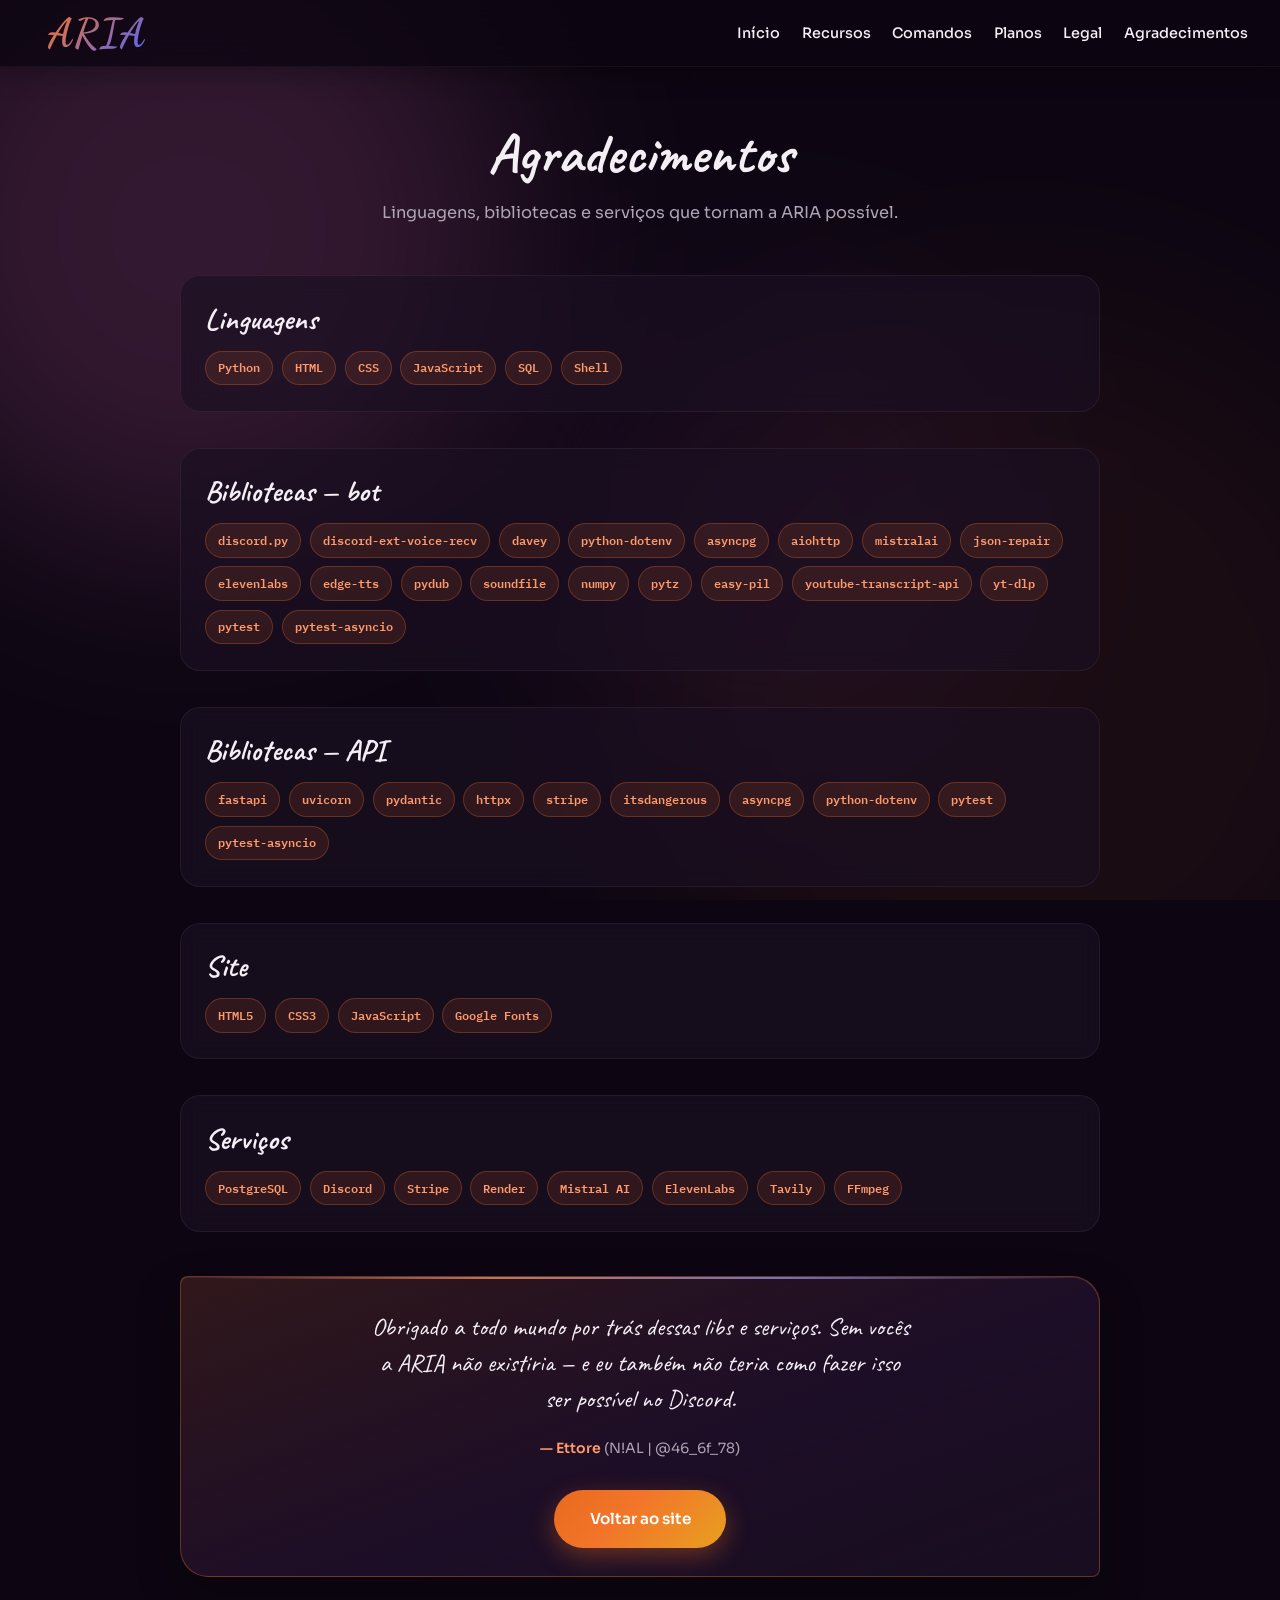
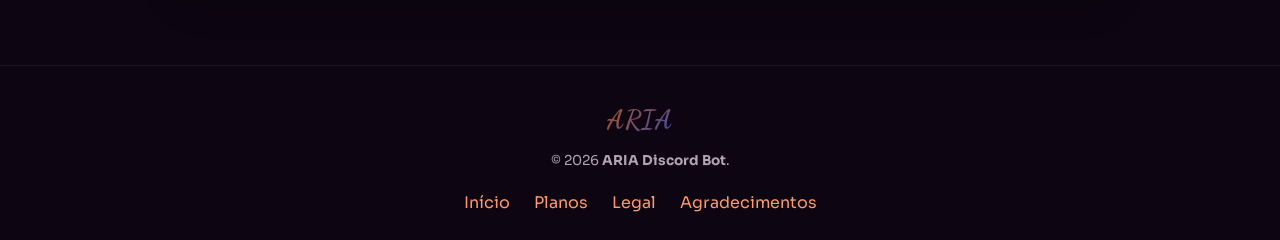
==== acknowledgments/index.html @ 0821634c "Update stylesheet version and add cursor SVG" ====
<!DOCTYPE html>
<html lang="pt-BR">
<head>
    <meta charset="UTF-8">
    <meta name="viewport" content="width=device-width, initial-scale=1.0">
    <title>Agradecimentos — ARIA</title>

    <meta name="description" content="Linguagens, bibliotecas e serviços que tornam a ARIA possível.">
    <meta name="theme-color" content="#F2752A">
    <link rel="icon" href="https://raw.githubusercontent.com/EttoreMatos/ARIA_webpage/refs/heads/main/favicon.ico">

    <meta property="og:type" content="website">
    <meta property="og:title" content="Agradecimentos — ARIA">
    <meta property="og:description" content="Linguagens, bibliotecas e serviços que tornam a ARIA possível.">
    <meta property="og:url" content="https://ariawebpage.onrender.com/acknowledgments/">
    <meta property="og:site_name" content="ARIA Bot">
    <meta property="og:image" content="https://cdn.jsdelivr.net/gh/EttoreMatos/ARIA_webpage@main/banner.png">

    <link rel="preconnect" href="https://fonts.googleapis.com">
    <link rel="preconnect" href="https://fonts.gstatic.com" crossorigin>
    <link href="https://fonts.googleapis.com/css2?family=Caveat:wght@400;700&family=Dancing+Script:wght@700&family=IBM+Plex+Mono:wght@400;600&family=Sora:wght@300;400;500;600;700&display=swap" rel="stylesheet">
    <link rel="stylesheet" href="../style.css?v=20260913-ux-v38">
</head>
<body class="page-ack">

    <div class="bg-blobs">
        <div class="blob blob-1"></div>
        <div class="blob blob-2"></div>
        <div class="blob blob-3"></div>
    </div>

    <div class="cursor" id="cursor">
        <svg viewBox="0 0 170 200" xmlns="http://www.w3.org/2000/svg" id="pawSvg">
          <path d="M85 196 C62 194 44 178 44 158 C44 138 62 124 85 124 C108 124 126 138 126 158 C126 178 108 194 85 196Z" fill="#F2752A"/>
          <ellipse cx="87"  cy="160" rx="15" ry="12"  fill="#FF9A6C" opacity="0.6"/>
          <ellipse cx="46"  cy="102" rx="14" ry="19"  fill="#F2752A" transform="rotate(-22 44 100)"/>
          <ellipse cx="72"  cy="86"  rx="14" ry="19"  fill="#F2752A" transform="rotate(-7 70 84)"/>
          <ellipse cx="102" cy="86"  rx="14" ry="19"  fill="#F2752A" transform="rotate(7 100 84)"/>
          <ellipse cx="128" cy="102" rx="14" ry="19"  fill="#F2752A" transform="rotate(22 126 100)"/>
          <ellipse cx="46"  cy="106" rx="8"  ry="10"  fill="#FF9A6C" opacity="0.6" transform="rotate(-22 44 104)"/>
          <ellipse cx="72"  cy="90"  rx="8"  ry="10"  fill="#FF9A6C" opacity="0.6" transform="rotate(-7 70 88)"/>
          <ellipse cx="102" cy="90"  rx="8"  ry="10"  fill="#FF9A6C" opacity="0.6" transform="rotate(7 100 88)"/>
          <ellipse cx="128" cy="106" rx="8"  ry="10"  fill="#FF9A6C" opacity="0.6" transform="rotate(22 126 104)"/>
        </svg>
    </div>

    <nav id="navbar" class="scrolled">
        <div class="container">
            <a class="logo aria-name-styled" href="/">ARIA</a>
            <div class="nav-end">
                <ul class="nav-links" id="primaryNav">
                    <li><a href="/#home">Início</a></li>
                    <li><a href="/#features">Recursos</a></li>
                    <li><a href="/#commands">Comandos</a></li>
                    <li><a href="/#pricing">Planos</a></li>
                    <li><a href="/legal/">Legal</a></li>
                    <li><a href="/acknowledgments/">Agradecimentos</a></li>
                </ul>
                <button type="button" class="nav-toggle" id="navToggle" aria-expanded="false" aria-controls="primaryNav" aria-label="Abrir menu">
                    <span class="nav-toggle-bar" aria-hidden="true"></span>
                    <span class="nav-toggle-bar" aria-hidden="true"></span>
                    <span class="nav-toggle-bar" aria-hidden="true"></span>
                </button>
            </div>
        </div>
    </nav>
    <div class="nav-backdrop" id="navBackdrop" hidden></div>

    <main class="ack-page">
        <div class="container">
            <header class="ack-hero">
                <h1 class="section-title">Agradecimentos</h1>
                <p class="ack-intro">Linguagens, bibliotecas e serviços que tornam a ARIA possível.</p>
            </header>

            <section class="ack-block">
                <h3>Linguagens</h3>
                <div class="ack-tags">
                    <span class="ack-tag">Python</span>
                    <span class="ack-tag">HTML</span>
                    <span class="ack-tag">CSS</span>
                    <span class="ack-tag">JavaScript</span>
                    <span class="ack-tag">SQL</span>
                    <span class="ack-tag">Shell</span>
                </div>
            </section>

            <section class="ack-block">
                <h3>Bibliotecas — bot</h3>
                <div class="ack-tags">
                    <span class="ack-tag">discord.py</span>
                    <span class="ack-tag">discord-ext-voice-recv</span>
                    <span class="ack-tag">davey</span>
                    <span class="ack-tag">python-dotenv</span>
                    <span class="ack-tag">asyncpg</span>
                    <span class="ack-tag">aiohttp</span>
                    <span class="ack-tag">mistralai</span>
                    <span class="ack-tag">json-repair</span>
                    <span class="ack-tag">elevenlabs</span>
                    <span class="ack-tag">edge-tts</span>
                    <span class="ack-tag">pydub</span>
                    <span class="ack-tag">soundfile</span>
                    <span class="ack-tag">numpy</span>
                    <span class="ack-tag">pytz</span>
                    <span class="ack-tag">easy-pil</span>
                    <span class="ack-tag">youtube-transcript-api</span>
                    <span class="ack-tag">yt-dlp</span>
                    <span class="ack-tag">pytest</span>
                    <span class="ack-tag">pytest-asyncio</span>
                </div>
            </section>

            <section class="ack-block">
                <h3>Bibliotecas — API</h3>
                <div class="ack-tags">
                    <span class="ack-tag">fastapi</span>
                    <span class="ack-tag">uvicorn</span>
                    <span class="ack-tag">pydantic</span>
                    <span class="ack-tag">httpx</span>
                    <span class="ack-tag">stripe</span>
                    <span class="ack-tag">itsdangerous</span>
                    <span class="ack-tag">asyncpg</span>
                    <span class="ack-tag">python-dotenv</span>
                    <span class="ack-tag">pytest</span>
                    <span class="ack-tag">pytest-asyncio</span>
                </div>
            </section>

            <section class="ack-block">
                <h3>Site</h3>
                <div class="ack-tags">
                    <span class="ack-tag">HTML5</span>
                    <span class="ack-tag">CSS3</span>
                    <span class="ack-tag">JavaScript</span>
                    <span class="ack-tag">Google Fonts</span>
                </div>
            </section>

            <section class="ack-block">
                <h3>Serviços</h3>
                <div class="ack-tags">
                    <span class="ack-tag">PostgreSQL</span>
                    <span class="ack-tag">Discord</span>
                    <span class="ack-tag">Stripe</span>
                    <span class="ack-tag">Render</span>
                    <span class="ack-tag">Mistral AI</span>
                    <span class="ack-tag">ElevenLabs</span>
                    <span class="ack-tag">Tavily</span>
                    <span class="ack-tag">FFmpeg</span>
                </div>
            </section>

            <section class="ack-note">
                <p class="ack-note-text">Obrigado a todo mundo por trás dessas libs e serviços. Sem vocês a ARIA não existiria — e eu também não teria como fazer isso ser possível no Discord.</p>
                <p class="ack-note-sign">— Ettore <span>(N!AL | @46_6f_78)</span></p>
                <a class="btn btn-primary ack-back" href="/">Voltar ao site</a>
            </section>
        </div>
    </main>

    <footer>
        <div class="container">
            <div class="logo-bottom aria-name-styled">ARIA</div>
            <p>&copy; 2026 <strong>ARIA Discord Bot</strong>.</p>
            <div class="footer-links">
                <a href="/">Início</a>
                <a href="/#pricing">Planos</a>
                <a href="/legal/">Legal</a>
                <a href="/acknowledgments/">Agradecimentos</a>
            </div>
        </div>
    </footer>

    <script>
        const navToggle = document.getElementById('navToggle');
        const navBackdrop = document.getElementById('navBackdrop');
        function setMobileNav(open) {
            document.body.classList.toggle('nav-open', open);
            if (navToggle) {
                navToggle.setAttribute('aria-expanded', open ? 'true' : 'false');
                navToggle.setAttribute('aria-label', open ? 'Fechar menu' : 'Abrir menu');
            }
            if (navBackdrop) {
                navBackdrop.hidden = !open;
                navBackdrop.classList.toggle('is-open', open);
            }
        }
        if (navToggle) navToggle.addEventListener('click', () => setMobileNav(!document.body.classList.contains('nav-open')));
        if (navBackdrop) navBackdrop.addEventListener('click', () => setMobileNav(false));
        document.querySelectorAll('#primaryNav a').forEach((link) => link.addEventListener('click', () => setMobileNav(false)));
        window.addEventListener('keydown', (e) => { if (e.key === 'Escape') setMobileNav(false); });
        window.addEventListener('resize', () => { if (window.innerWidth > 768) setMobileNav(false); });
    </script>
    <script defer src="../paw.js"></script>
</body>
</html>
---- style.css ----
/* ── VARIÁVEIS INSPIRADAS NA ARIA ── */
:root {
    --primary: #F2752A; /* Laranja da pelagem */
    --primary-light: #FF9A6C; 
    --gold: #FFC857; /* Dourado quente para destacar os botões */
    --secondary: #6B345D; /* Roxo escuro da camisola */
    --accent: #5865F2; /* Blurple, a cor tema do Discord */
    --accent-light: #8C99FF; /* Variante clara do blurple para texto/detalhes */
    
    --bg-deep: #0D0612; /* Fundo principal super escuro e levemente roxo */
    --bg-surface: #1B1023; /* Fundo de cartões */
    --bg-glass: rgba(27, 16, 35, 0.65); /* Efeito vidro focado */
    
    --text-main: #F4EEF5; /* Branco suave de contraste */
    --text-muted: #AFA5B5; /* Texto secundário */
    
    --border-glass: rgba(255, 255, 255, 0.06);
    --border-accent: rgba(242, 117, 42, 0.2);

    --band-bg: rgba(43, 24, 58, 0.78);
    /* Stats: mesma família do resto da página, só um pouco mais leve */
    --stats-bg: rgba(32, 18, 46, 0.55);
    --wave-h: 28px;
    /* Onda mais suave e baixa para a transição home ↔ estatísticas */
    --wave-edge: url("data:image/svg+xml,%3Csvg xmlns='http://www.w3.org/2000/svg' viewBox='0 0 1440 24' preserveAspectRatio='none'%3E%3Cpath fill='%23000' d='M0 12C180 20 300 4 480 12s300-8 480 0 300 8 480 0v12H0Z'/%3E%3C/svg%3E");
    --wave-edge-bottom: url("data:image/svg+xml,%3Csvg xmlns='http://www.w3.org/2000/svg' viewBox='0 0 1440 24' preserveAspectRatio='none'%3E%3Cpath fill='%23000' d='M0 0h1440v12c-180 8-300-8-480 0s-300 8-480 0S180 4 0 12Z'/%3E%3C/svg%3E");
    
    --gradient-1: linear-gradient(135deg, var(--primary) 0%, var(--accent) 100%);
    --gradient-btn: linear-gradient(135deg, var(--primary) 0%, var(--gold) 100%);
    --gradient-glass: linear-gradient(135deg, rgba(255,255,255,0.05) 0%, rgba(255,255,255,0.01) 100%);
}

* { margin: 0; padding: 0; box-sizing: border-box; }

html { scroll-behavior: smooth; }

body {
    font-family: 'Sora', sans-serif;
    background: var(--bg-deep);
    color: var(--text-main);
    overflow-x: hidden;
    line-height: 1.7;
    font-size: 1rem;
    cursor: none;
    position: relative;
    scrollbar-width: thin;
    scrollbar-color: rgba(242, 117, 42, 0.5) rgba(13, 6, 18, 0.85);
}

/* ── SCROLLBAR ── */
*::-webkit-scrollbar {
    width: 6px;
    height: 6px;
}
*::-webkit-scrollbar-track {
    background: rgba(13, 6, 18, 0.85);
}
*::-webkit-scrollbar-thumb {
    background: linear-gradient(180deg, #F2752A 0%, #6B345D 100%);
    border-radius: 999px;
    border: 1px solid #0d0612;
    min-height: 40px;
}
*::-webkit-scrollbar-thumb:hover {
    background: linear-gradient(180deg, #FF9A6C 0%, #5865F2 100%);
}
*::-webkit-scrollbar-corner {
    background: #0d0612;
}

/* ── CURSOR PATINHA ── */
* { cursor: none !important; }
input { cursor: text !important; }

.cursor {
    position: fixed;
    width: 44px;
    height: 44px; 
    pointer-events: none;
    z-index: 99999;
    transform: translate(-50%, -50%);
    transition: width 0.25s cubic-bezier(0.175, 0.885, 0.32, 1.275), 
                height 0.25s cubic-bezier(0.175, 0.885, 0.32, 1.275), 
                filter 0.3s ease, transform 0.1s ease-out;
    filter: drop-shadow(0 4px 8px rgba(242, 117, 42, 0.4));
}

.cursor svg { width: 100%; height: 100%; }

.cursor.hover {
    width: 58px;
    height: 58px; 
    transform: translate(-50%, -50%) rotate(-12deg) scale(1.1);
    filter: drop-shadow(0 6px 12px rgba(242, 117, 42, 0.6)) drop-shadow(0 0 20px rgba(176, 82, 209, 0.4));
}

/* ── TIPOGRAFIA & DESTAQUES ── */
.aria-name-styled {
    font-family: 'Dancing Script', cursive;
    font-weight: 700;
    background: var(--gradient-1);
    background-clip: text;
    -webkit-background-clip: text;
    -webkit-text-fill-color: transparent;
    letter-spacing: 0.02em;
    display: inline-block;
}

h1, h2, h3 { line-height: 1.2; }

.section-title {
    font-family: 'Caveat', cursive;
    font-size: 3.5rem;
    font-weight: 700;
    text-align: center;
    margin-bottom: 0.5rem;
    color: var(--text-main);
}
.section-subtitle {
    text-align: center;
    color: var(--text-muted);
    font-size: 1rem;
    margin-bottom: 4rem;
    max-width: 600px;
    margin-left: auto;
    margin-right: auto;
}

/* ── BACKGROUND ANIMADO (BLOBS) ── */
#particles-canvas {
    position: fixed;
    top: 0; left: 0;
    width: 100%; height: 100%;
    z-index: 0;
    pointer-events: none;
}

.bg-blobs {
    position: fixed;
    top: 0; left: 0;
    width: 100%; height: 100%;
    z-index: -1;
    overflow: hidden;
    background: var(--bg-deep);
}

.blob {
    position: absolute;
    border-radius: 50%;
    filter: blur(100px);
    opacity: 0.4;
    animation: moveBlob 25s infinite alternate cubic-bezier(0.4, 0, 0.2, 1);
}

.blob-1 {
    top: -10%; left: -10%;
    width: 50vw; height: 50vw;
    background: var(--secondary);
    animation-delay: 0s;
}
.blob-2 {
    bottom: -20%; right: -10%;
    width: 60vw; height: 60vw;
    background: rgba(242, 117, 42, 0.15);
    animation-delay: -5s;
    animation-duration: 30s;
}
.blob-3 {
    top: 30%; left: 40%;
    width: 40vw; height: 40vw;
    background: rgba(176, 82, 209, 0.15);
    animation-delay: -10s;
    animation-duration: 20s;
}

@keyframes moveBlob {
    0% { transform: translate(0, 0) scale(1); }
    50% { transform: translate(10%, 15%) scale(1.1); }
    100% { transform: translate(-10%, 5%) scale(0.9); }
}

/* ── TOAST DE SUCESSO (TOPO) ── */
.top-toast {
    position: fixed;
    top: 0;
    left: 0;
    right: 0;
    z-index: 1200;
    display: flex;
    justify-content: center;
    align-items: center;
    max-height: 0;
    overflow: hidden;
    opacity: 0;
    pointer-events: none;
    background: rgba(12, 28, 18, 0.92);
    border-bottom: 1px solid rgba(76, 217, 123, 0.28);
    backdrop-filter: blur(10px);
    -webkit-backdrop-filter: blur(10px);
    transition: max-height 0.35s ease, opacity 0.3s ease, padding 0.35s ease;
}
.top-toast.is-visible {
    max-height: 56px;
    opacity: 1;
    padding: 0.7rem 1rem;
    pointer-events: auto;
}
.top-toast.is-leaving {
    max-height: 0;
    opacity: 0;
    padding: 0 1rem;
}
.top-toast-text {
    font-family: 'Sora', sans-serif;
    font-size: 0.92rem;
    font-weight: 500;
    letter-spacing: 0.01em;
    color: #4CD97B;
    text-align: center;
}

/* ── NAVBAR ── */
nav {
    position: fixed;
    top: 0; width: 100%;
    background: transparent;
    padding: 1.2rem 0;
    z-index: 1000;
    border-bottom: 1px solid transparent;
    box-shadow: none;
    transition: background 0.35s ease,
                padding 0.35s ease,
                box-shadow 0.35s ease,
                border-color 0.35s ease,
                backdrop-filter 0.35s ease,
                -webkit-backdrop-filter 0.35s ease;
}
nav.scrolled { 
    background: rgba(13, 6, 18, 0.82);
    backdrop-filter: blur(16px);
    -webkit-backdrop-filter: blur(16px);
    padding: 0.8rem 0;
    border-bottom-color: rgba(255, 255, 255, 0.04);
    box-shadow: 0 8px 24px rgba(0, 0, 0, 0.28);
}
nav .container {
    max-width: 100%;
    width: 100%;
    margin: 0 auto;
    padding: 0 2rem;
    display: flex;
    justify-content: space-between;
    align-items: center;
    position: relative;
}
.logo {
    font-size: 2.5rem;
    line-height: 1;
    z-index: 2;
    margin-left: 1rem;
}
a.logo {
    color: inherit;
    text-decoration: none;
}
.nav-end {
    display: flex;
    align-items: center;
    gap: 1.25rem;
    margin-left: auto;
    z-index: 2;
    position: relative;
}
.nav-links {
    display: flex;
    align-items: center;
    gap: 2rem;
    list-style: none;
    margin: 0;
    padding: 0;
    position: relative;
    transform: translateX(calc(-42vw + 220px));
    transition: transform 1s cubic-bezier(0.22, 1, 0.36, 1),
                gap 0.85s cubic-bezier(0.22, 1, 0.36, 1);
    will-change: transform;
}
nav.scrolled .nav-links {
    transform: translateX(0);
    gap: 1.35rem;
}
.nav-links a {
    color: var(--text-main);
    text-decoration: none;
    font-weight: 500;
    font-size: 0.9rem;
    line-height: 1;
    display: inline-flex;
    align-items: center;
    height: 40px;
    transition: color 0.3s ease;
    position: relative;
}
.nav-links a::after {
    content: '';
    position: absolute;
    bottom: 8px; left: 50%;
    width: 0; height: 2px;
    background: var(--primary);
    transition: all 0.3s ease;
    transform: translateX(-50%);
    border-radius: 2px;
}
.nav-links a:hover { color: var(--primary-light); }
.nav-links a:hover::after { width: 100%; }

.nav-auth {
    display: flex;
    align-items: center;
    margin-left: 0;
    min-height: 40px;
}
.nav-login-btn {
    display: inline-flex;
    align-items: center;
    justify-content: center;
    gap: 0.55rem;
    height: 40px;
    padding: 0 1.05rem;
    border-radius: 999px;
    border: 1px solid rgba(88, 101, 242, 0.55);
    background: linear-gradient(135deg, #5865F2 0%, #7289DA 100%);
    color: #fff;
    font-family: 'Sora', sans-serif;
    font-size: 0.85rem;
    font-weight: 600;
    cursor: pointer;
    transition: transform 0.2s ease, box-shadow 0.2s ease, filter 0.2s ease;
    box-shadow: 0 8px 20px rgba(88, 101, 242, 0.25);
}
.nav-login-btn:hover {
    transform: translateY(-1px);
    filter: brightness(1.06);
    box-shadow: 0 10px 24px rgba(88, 101, 242, 0.35);
}
.nav-login-btn svg { width: 16px; height: 16px; flex-shrink: 0; }
.nav-login-label-short { display: none; }

/* Botão hamburger (visível só no mobile) */
.nav-toggle {
    display: none;
    flex-direction: column;
    justify-content: center;
    align-items: center;
    gap: 5px;
    width: 44px;
    height: 44px;
    padding: 0;
    border: 1px solid var(--border-glass);
    border-radius: 12px;
    background: rgba(255, 255, 255, 0.04);
    color: var(--text-main);
    position: relative;
    z-index: 1002;
    transition: background 0.25s ease, border-color 0.25s ease;
}
.nav-toggle-bar {
    display: block;
    width: 18px;
    height: 2px;
    border-radius: 2px;
    background: currentColor;
    transition: transform 0.3s ease, opacity 0.25s ease;
}
.nav-toggle[aria-expanded="true"] .nav-toggle-bar:nth-child(1) {
    transform: translateY(7px) rotate(45deg);
}
.nav-toggle[aria-expanded="true"] .nav-toggle-bar:nth-child(2) {
    opacity: 0;
}
.nav-toggle[aria-expanded="true"] .nav-toggle-bar:nth-child(3) {
    transform: translateY(-7px) rotate(-45deg);
}
.nav-backdrop {
    position: fixed;
    inset: 0;
    z-index: 900;
    background: rgba(8, 4, 12, 0.55);
    backdrop-filter: blur(4px);
    -webkit-backdrop-filter: blur(4px);
    opacity: 0;
    pointer-events: none;
    transition: opacity 0.3s ease;
}
.nav-backdrop.is-open {
    opacity: 1;
    pointer-events: auto;
}
body.nav-open {
    overflow: hidden;
}

.nav-user-chip {
    display: none;
    position: relative;
    align-items: center;
}
.nav-user-chip.is-visible { display: inline-flex; }
.nav-user-trigger {
    display: inline-flex;
    align-items: center;
    justify-content: center;
    padding: 0;
    width: 40px;
    height: 40px;
    border: none;
    border-radius: 50%;
    background: transparent;
    cursor: pointer;
    transition: transform 0.2s ease, box-shadow 0.2s ease;
}
.nav-user-trigger:hover,
.nav-user-trigger[aria-expanded="true"] {
    transform: translateY(-1px);
    box-shadow: 0 0 0 2px #5865F2;
}
.nav-user-avatar {
    width: 40px;
    height: 40px;
    border-radius: 50%;
    object-fit: cover;
    border: 2px solid rgba(255, 255, 255, 0.14);
    background: #1e1f22;
    display: block;
}
.nav-user-menu {
    position: absolute;
    top: calc(100% + 0.75rem);
    right: 0;
    z-index: 1200;
    width: 340px;
    padding: 0 0 8px;
    border-radius: 12px;
    border: 1px solid rgba(0, 0, 0, 0.45);
    background: #111214;
    box-shadow: 0 12px 28px rgba(0, 0, 0, 0.45), 0 0 1px rgba(0, 0, 0, 0.6);
    display: flex;
    flex-direction: column;
    overflow: hidden;
    animation: navUserMenuIn 0.18s ease-out;
}
.nav-user-menu[hidden] { display: none !important; }
@keyframes navUserMenuIn {
    from { opacity: 0; transform: translateY(-8px) scale(0.98); }
    to { opacity: 1; transform: translateY(0) scale(1); }
}
.nav-user-banner {
    height: 72px;
    background: linear-gradient(135deg, #5865F2 0%, #4752C4 50%, #3c45a5 100%);
    background-size: cover;
    background-position: center;
}
.nav-user-banner.has-color {
    background-image: none;
}
.nav-user-banner.has-image {
    background-color: #1e1f22;
}
.nav-user-header {
    display: flex;
    align-items: flex-end;
    padding: 0 16px;
    margin-top: -38px;
    position: relative;
}
.nav-user-menu-avatar {
    width: 84px;
    height: 84px;
    border-radius: 50%;
    object-fit: cover;
    border: 7px solid #111214;
    background: #1e1f22;
    flex-shrink: 0;
    box-shadow: 0 0 0 1px rgba(0, 0, 0, 0.3);
}
.nav-user-card {
    margin: 10px 12px 0;
    padding: 12px;
    border-radius: 8px;
    background: #232428;
}
.nav-user-meta {
    display: flex;
    flex-direction: column;
    justify-content: center;
    min-width: 0;
    line-height: 1.3;
}
.nav-user-name {
    font-size: 1.05rem;
    font-weight: 700;
    color: #f2f3f5;
    max-width: 100%;
    white-space: nowrap;
    overflow: hidden;
    text-overflow: ellipsis;
}
.nav-user-plan {
    display: inline-flex;
    align-items: center;
    align-self: flex-start;
    margin-top: 0.45rem;
    font-size: 0.72rem;
    font-weight: 600;
    letter-spacing: 0.02em;
    color: #b5bac1;
    background: #1e1f22;
    border: 1px solid #2b2d31;
    border-radius: 4px;
    padding: 0.2rem 0.5rem;
}
.nav-user-plan.is-premium {
    color: #f0b132;
    background: rgba(240, 177, 50, 0.12);
    border-color: rgba(240, 177, 50, 0.35);
}
.nav-user-menu-panel {
    margin: 8px 12px 0;
    padding: 6px;
    border-radius: 8px;
    background: #232428;
    display: flex;
    flex-direction: column;
    gap: 2px;
}
.nav-user-menu-item {
    width: 100%;
    display: flex;
    align-items: center;
    gap: 0.7rem;
    min-height: 38px;
    padding: 0 0.65rem;
    border-radius: 4px;
    border: none;
    background: transparent;
    color: #dbdee1;
    font-family: 'Sora', sans-serif;
    font-size: 0.88rem;
    font-weight: 500;
    text-align: left;
    cursor: pointer;
    transition: background 0.12s ease, color 0.12s ease;
}
.nav-user-menu-item svg {
    width: 18px;
    height: 18px;
    flex-shrink: 0;
    opacity: 0.95;
}
.nav-user-menu-item:hover {
    background: #5865F2;
    color: #fff;
}
.nav-user-menu-item.is-danger:hover {
    background: #da373c;
    color: #fff;
}
.nav-user-menu-divider {
    height: 1px;
    margin: 4px 6px;
    background: rgba(255, 255, 255, 0.06);
}
.nav-user-menu-item[hidden] {
    display: none !important;
}

.auth-waiting {
    position: fixed;
    inset: 0;
    z-index: 10000;
    display: none;
    align-items: center;
    justify-content: center;
    background: rgba(8, 4, 12, 0.72);
    backdrop-filter: blur(10px);
    -webkit-backdrop-filter: blur(10px);
}
.auth-waiting.is-visible { display: flex; }
.auth-waiting-card {
    width: min(360px, calc(100vw - 2rem));
    padding: 2.2rem 1.8rem 1.6rem;
    border-radius: 22px;
    border: 1px solid var(--border-glass);
    background: linear-gradient(180deg, rgba(40, 24, 52, 0.95), rgba(22, 12, 32, 0.98));
    box-shadow: 0 24px 60px rgba(0, 0, 0, 0.45);
    text-align: center;
}
.auth-doughnut {
    width: 76px;
    height: 76px;
    margin: 0 auto 1.35rem;
    border-radius: 50%;
    position: relative;
    border: 3px solid rgba(255, 255, 255, 0.06);
    border-top-color: var(--primary);
    border-right-color: #FFC857;
    box-shadow:
        0 0 0 1px rgba(242, 117, 42, 0.08),
        0 0 28px rgba(242, 117, 42, 0.22);
    animation: auth-spin 0.8s linear infinite;
}
.auth-doughnut::before {
    content: '';
    position: absolute;
    inset: 8px;
    border-radius: 50%;
    border: 3px solid transparent;
    border-bottom-color: var(--accent);
    border-left-color: var(--primary-light);
    animation: auth-spin 1.15s linear infinite reverse;
}
.auth-doughnut::after {
    content: '';
    position: absolute;
    inset: 22px;
    border-radius: 50%;
    background: radial-gradient(circle, rgba(242, 117, 42, 0.35) 0%, transparent 70%);
    animation: auth-glow 1.4s ease-in-out infinite alternate;
}
@keyframes auth-spin {
    to { transform: rotate(360deg); }
}
@keyframes auth-glow {
    from { opacity: 0.45; transform: scale(0.9); }
    to { opacity: 1; transform: scale(1.08); }
}
.auth-waiting-card h3 {
    font-family: 'Sora', sans-serif;
    font-size: 1.05rem;
    font-weight: 600;
    color: var(--text-main);
    margin-bottom: 0.45rem;
}
.auth-waiting-card p {
    font-size: 0.88rem;
    color: var(--text-muted);
    margin-bottom: 1.3rem;
    line-height: 1.5;
}
.auth-waiting-cancel {
    height: 38px;
    padding: 0 1.1rem;
    border-radius: 999px;
    border: 1px solid rgba(255, 255, 255, 0.1);
    background: transparent;
    color: var(--text-muted);
    font-family: 'Sora', sans-serif;
    font-size: 0.82rem;
    font-weight: 600;
    cursor: pointer;
}
.auth-waiting-cancel:hover {
    color: var(--text-main);
    border-color: rgba(255, 255, 255, 0.22);
}

/* ── MODAL DE SERVIDORES ── */
.guild-modal {
    position: fixed;
    inset: 0;
    z-index: 10001;
    display: none;
    align-items: center;
    justify-content: center;
    padding: 1.25rem;
}
.guild-modal.is-visible { display: flex; }
.guild-modal-backdrop {
    position: absolute;
    inset: 0;
    background: rgba(8, 4, 12, 0.78);
    backdrop-filter: blur(10px);
    -webkit-backdrop-filter: blur(10px);
}
.guild-modal-card {
    position: relative;
    z-index: 1;
    width: min(720px, calc(100vw - 2rem));
    max-height: min(88vh, 780px);
    overflow: auto;
    padding: 2.4rem 2rem 2rem;
    border-radius: 24px;
    border: 1px solid var(--border-glass);
    background: linear-gradient(180deg, rgba(40, 24, 52, 0.97), rgba(18, 10, 28, 0.99));
    box-shadow: 0 28px 70px rgba(0, 0, 0, 0.5);
    text-align: center;
}
.guild-modal-close {
    position: absolute;
    top: 0.85rem;
    right: 1rem;
    width: 40px;
    height: 40px;
    border: none;
    border-radius: 50%;
    background: rgba(255, 255, 255, 0.05);
    color: var(--text-muted);
    font-size: 1.5rem;
    line-height: 1;
    cursor: pointer;
    transition: color 0.2s ease, background 0.2s ease;
}
.guild-modal-close:hover {
    color: var(--text-main);
    background: rgba(242, 117, 42, 0.18);
}
.guild-modal-view h3 {
    font-family: 'Sora', sans-serif;
    font-size: 1.35rem;
    font-weight: 600;
    color: var(--text-main);
    margin-bottom: 0.5rem;
}
.guild-modal-hint {
    font-size: 0.95rem;
    color: var(--text-muted);
    margin-bottom: 1.75rem;
    line-height: 1.5;
}
.guild-modal-empty {
    font-size: 0.95rem;
    color: var(--text-muted);
    padding: 2rem 0.5rem;
}
.guild-balloon-grid {
    display: grid;
    grid-template-columns: repeat(auto-fill, minmax(120px, 1fr));
    gap: 1.35rem 1rem;
    justify-items: center;
}
.guild-balloon {
    width: 100%;
    max-width: 128px;
    padding: 0.45rem 0.25rem;
    border: none;
    background: transparent;
    color: var(--text-main);
    font-family: 'Sora', sans-serif;
    cursor: pointer;
    display: flex;
    flex-direction: column;
    align-items: center;
    gap: 0.55rem;
    transition: transform 0.2s ease;
}
.guild-balloon:hover,
.guild-balloon:focus-visible {
    transform: translateY(-4px);
    outline: none;
}
.guild-balloon-avatar {
    width: 88px;
    height: 88px;
    border-radius: 50%;
    object-fit: cover;
    border: 3px solid rgba(255, 255, 255, 0.12);
    background: var(--bg-surface);
    box-shadow: 0 10px 26px rgba(0, 0, 0, 0.38);
    transition: border-color 0.2s ease, box-shadow 0.2s ease;
}
.guild-balloon:hover .guild-balloon-avatar,
.guild-balloon:focus-visible .guild-balloon-avatar {
    border-color: rgba(242, 117, 42, 0.65);
    box-shadow: 0 12px 30px rgba(242, 117, 42, 0.3);
}
.guild-balloon-fallback {
    display: flex;
    align-items: center;
    justify-content: center;
    font-size: 1.75rem;
    font-weight: 700;
    color: #fff;
    background: linear-gradient(135deg, var(--primary) 0%, var(--secondary) 100%);
}
.guild-balloon-name {
    font-size: 0.82rem;
    font-weight: 600;
    line-height: 1.3;
    max-width: 100%;
    display: -webkit-box;
    -webkit-line-clamp: 2;
    line-clamp: 2;
    -webkit-box-orient: vertical;
    overflow: hidden;
}
.guild-modal-actions {
    display: flex;
    flex-wrap: wrap;
    gap: 0.7rem;
    justify-content: center;
}
.guild-modal-actions .btn {
    min-width: 160px;
    padding: 0.85rem 1.4rem;
    font-size: 0.88rem;
}

/* ── BOTÕES MODERNOS ── */
.btn {
    padding: 1rem 2.2rem;
    border-radius: 100px;
    text-decoration: none;
    font-weight: 600;
    font-size: 0.95rem;
    transition: transform 0.3s cubic-bezier(0.175, 0.885, 0.32, 1.275),
                box-shadow 0.3s ease,
                filter 0.3s ease,
                background 0.3s ease,
                border-color 0.3s ease;
    border: none;
    cursor: none;
    display: inline-flex;
    align-items: center;
    justify-content: center;
    gap: 0.5rem;
    position: relative;
    isolation: isolate;
    z-index: 1;
}
.btn-primary {
    background: linear-gradient(135deg, #E86A1F 0%, #F2752A 42%, #E8A020 100%);
    color: #fff;
    box-shadow: 0 8px 24px rgba(232, 106, 31, 0.38);
}
.btn-primary:hover {
    transform: translateY(-3px);
    filter: brightness(1.05);
    box-shadow: 0 12px 32px rgba(232, 106, 31, 0.5);
}
.btn-secondary {
    background: rgba(27, 16, 35, 0.85);
    color: var(--text-main);
    border: 1px solid rgba(242, 117, 42, 0.45);
    box-shadow: 0 6px 18px rgba(0, 0, 0, 0.25);
}
.btn-secondary:hover {
    border-color: var(--primary);
    background: rgba(242, 117, 42, 0.14);
    transform: translateY(-3px);
}
.btn:disabled,
.btn[disabled] {
    opacity: 0.55;
    cursor: not-allowed !important;
    transform: none !important;
    box-shadow: none !important;
    pointer-events: none;
    filter: none !important;
}
.btn.is-loading {
    opacity: 1 !important;
    pointer-events: none;
    min-height: 3.2rem;
}
.btn.is-loading .btn-spinner {
    display: inline-block;
    width: 1.25rem;
    height: 1.25rem;
    border-radius: 50%;
    border: 2.5px solid rgba(255, 255, 255, 0.22);
    border-top-color: #fff;
    border-right-color: #FFC857;
    animation: auth-spin 0.7s linear infinite;
    flex-shrink: 0;
}
.btn-secondary.is-loading .btn-spinner {
    border-color: rgba(242, 117, 42, 0.2);
    border-top-color: var(--primary);
    border-right-color: var(--accent-light);
}
.nav-user-menu-item.is-loading {
    justify-content: center;
    pointer-events: none;
    opacity: 0.85;
}
.nav-user-menu-item.is-loading .btn-spinner {
    display: inline-block;
    width: 1.1rem;
    height: 1.1rem;
    border-radius: 50%;
    border: 2px solid rgba(255, 255, 255, 0.2);
    border-top-color: #fff;
    border-right-color: #8C99FF;
    animation: auth-spin 0.7s linear infinite;
}
.sr-only {
    position: absolute;
    width: 1px;
    height: 1px;
    padding: 0;
    margin: -1px;
    overflow: hidden;
    clip: rect(0, 0, 0, 0);
    white-space: nowrap;
    border: 0;
}
.plan-cta[hidden] {
    display: none !important;
}

@media (hover: none), (pointer: coarse) {
    body,
    * {
        cursor: auto !important;
    }
    input,
    textarea,
    select {
        cursor: text !important;
    }
    .cursor {
        display: none !important;
    }
}

/* ── SECÇÃO HERO ── */
.hero {
    min-height: 100vh;
    display: flex;
    align-items: center;
    padding: 8rem 2rem 5.5rem;
    position: relative;
    z-index: 1;
    overflow: visible;
}
/* Transição home → estatísticas: a onda sólida vem da máscara da .stats */
.hero::after {
    display: none;
}
.hero-atmosphere {
    position: absolute;
    inset: 0;
    pointer-events: none;
    z-index: 0;
    overflow: hidden;
}
/* Filtro roxo suave sobre o fundo da home */
.hero-atmosphere::before {
    content: '';
    position: absolute;
    inset: 0;
    background: rgba(88, 101, 242, 0.05);
    pointer-events: none;
}
.hero-glow {
    position: absolute;
    border-radius: 50%;
    filter: blur(70px);
    opacity: 0.4;
}
.hero-glow-left {
    width: min(48vw, 520px);
    height: min(48vw, 520px);
    left: -8%;
    top: 18%;
    background: rgba(88, 101, 242, 0.18);
}
.hero-glow-right {
    width: min(42vw, 420px);
    height: min(42vw, 420px);
    right: 4%;
    top: 22%;
    background: rgba(242, 117, 42, 0.12);
}
.hero .container {
    max-width: 1200px;
    width: 100%;
    margin: 0 auto;
    display: grid;
    grid-template-columns: 1.1fr 0.9fr;
    gap: 4rem;
    align-items: center;
    position: relative;
    z-index: 1;
}
.hero-content {
    align-self: center;
    transform: translate(-10px, -1.5rem);
    max-width: 620px;
}
.hero-content h1 {
    font-family: 'Sora', sans-serif;
    font-weight: 700;
    font-size: 3.85rem;
    line-height: 1.15;
    margin-bottom: 1.5rem;
    animation: fadeInUp 0.8s ease-out;
}
.hero-content h1 .aria-name-styled {
    font-size: 4.9rem;
    margin-left: 3px;
}
.hero-content .subtitle {
    font-size: 1.2rem;
    color: var(--text-muted);
    margin-bottom: 1.1rem;
    animation: fadeInUp 0.8s ease-out 0.2s both;
    line-height: 1.65;
}
.hero-note {
    font-size: 1.02rem !important;
    opacity: 0.85;
}
.cta-buttons {
    display: flex;
    gap: 1rem;
    margin-top: 0.55rem;
    animation: fadeInUp 0.8s ease-out 0.4s both;
}
.cta-buttons .btn {
    font-size: 1.02rem;
    padding: 0.95rem 1.55rem;
}

/* ── HERO IMAGE ── */
.hero-image-wrapper {
    position: relative;
    animation: fadeInRight 1s ease-out 0.3s both;
    display: flex;
    justify-content: center;
    align-items: flex-end;
    min-height: 420px;
    overflow: visible;
}
.hero-image {
    position: relative;
    z-index: 1;
    width: 100%;
    max-width: 480px;
    filter: drop-shadow(0 12px 28px rgba(0,0,0,0.35));
    will-change: transform;
    animation: floatAria 6s ease-in-out infinite;
    overflow: visible;
}
.hero-image-floor {
    position: absolute;
    left: 43%;
    bottom: 2px;
    width: 96%;
    height: 72px;
    transform: translate(-50%, calc(58% - 2px));
    background: radial-gradient(ellipse at center,
        rgba(242, 117, 42, 0.7) 0%,
        rgba(242, 117, 42, 0.38) 28%,
        rgba(242, 117, 42, 0.16) 48%,
        rgba(107, 52, 93, 0.1) 62%,
        transparent 78%);
    border-radius: 50%;
    filter: blur(20px);
    z-index: 0;
    pointer-events: none;
}
.hero-image img {
    position: relative;
    z-index: 1;
    width: 100%;
    height: auto;
    display: block;
}
.hero-scroll-hint {
    position: fixed;
    left: 50%;
    bottom: max(1.25rem, calc(env(safe-area-inset-bottom, 0px) + 1rem));
    transform: translateX(-50%);
    z-index: 40;
    display: inline-flex;
    flex-direction: column;
    align-items: center;
    gap: 0.45rem;
    color: var(--text-muted);
    text-decoration: none;
    font-size: 0.72rem;
    letter-spacing: 0.06em;
    text-transform: uppercase;
    opacity: 0.85;
    pointer-events: auto;
    transition: color 0.25s ease, opacity 0.35s ease, visibility 0.35s ease;
}
.hero-scroll-hint.is-away {
    opacity: 0;
    visibility: hidden;
    pointer-events: none;
}
.hero-scroll-hint:hover {
    color: var(--primary-light);
    opacity: 1;
}
.hero-scroll-hint.is-away:hover {
    opacity: 0;
}
.hero-scroll-chevron {
    width: 12px;
    height: 12px;
    border-right: 2px solid currentColor;
    border-bottom: 2px solid currentColor;
    transform: rotate(45deg);
    animation: heroScrollBounce 1.6s ease-in-out infinite;
}
@keyframes heroScrollBounce {
    0%, 100% { transform: rotate(45deg) translate(0, 0); opacity: 0.55; }
    50% { transform: rotate(45deg) translate(3px, 3px); opacity: 1; }
}

@keyframes pulseBg {
    0% { transform: scale(0.9); opacity: 0.7; }
    100% { transform: scale(1.1); opacity: 1; }
}
@keyframes floatAria {
    0%, 100% { transform: translateY(0); }
    50% { transform: translateY(-15px); }
}

/* ── DICA BANNER ── */
.tip-banner-wrapper {
    padding: 0 2rem;
    margin-top: -2rem;
    position: relative;
    z-index: 10;
    display: flex;
    justify-content: center;
}
.tip-banner {
    background: var(--bg-glass);
    backdrop-filter: blur(12px);
    -webkit-backdrop-filter: blur(12px);
    padding: 1rem 2rem;
    border-radius: 16px;
    border: 1px solid var(--border-glass);
    box-shadow: 0 8px 32px rgba(0,0,0,0.2);
    display: flex;
    align-items: center;
    gap: 1rem;
    width: 100%;
    max-width: 1200px;
    animation: fadeInUp 0.8s ease-out 0.6s both;
}
.tip-banner .icon {
    font-size: 1.5rem;
    background: var(--gradient-1);
    -webkit-background-clip: text;
    background-clip: text;
    -webkit-text-fill-color: transparent;
}
.tip-banner p {
    color: var(--text-main);
    font-size: 0.9rem;
    margin: 0;
}
.tip-banner strong { color: var(--primary-light); font-family: 'IBM Plex Mono', monospace;}

/* ── FEATURES (RECURSOS) ── */
.features {
    padding: 8rem 2rem;
    position: relative;
    z-index: 1;
}
.features .container { max-width: 1200px; width: 100%; margin: 0 auto; }

.features-grid {
    display: grid;
    grid-template-columns: repeat(auto-fit, minmax(320px, 1fr));
    gap: 2rem;
}
.feature-card {
    background: var(--bg-glass);
    backdrop-filter: blur(10px);
    -webkit-backdrop-filter: blur(10px);
    padding: 2.5rem;
    border-radius: 24px;
    border: 1px solid var(--border-glass);
    transition: all 0.4s cubic-bezier(0.165, 0.84, 0.44, 1);
    position: relative;
    overflow: hidden;
}
.feature-card::before {
    content: '';
    position: absolute;
    top: 0; left: 0; right: 0; height: 100%;
    background: var(--gradient-glass);
    z-index: 0;
    pointer-events: none;
}
.feature-card:hover {
    transform: translateY(-8px);
    border-color: var(--border-accent);
    box-shadow: 0 15px 35px rgba(0,0,0,0.3), 0 0 20px rgba(242, 117, 42, 0.1);
}
.feature-icon { 
    font-size: 2.5rem; 
    margin-bottom: 1.5rem; 
    position: relative; 
    z-index: 1;
    display: inline-flex;
    align-items: center;
    justify-content: center;
    width: 60px; height: 60px;
    background: rgba(255,255,255,0.03);
    border-radius: 16px;
    border: 1px solid rgba(255,255,255,0.05);
}
.feature-card h3 {
    font-size: 1.2rem;
    font-weight: 600;
    margin-bottom: 1rem;
    color: var(--text-main);
    position: relative;
    z-index: 1;
}
.feature-card p {
    font-size: 0.9rem;
    color: var(--text-muted);
    line-height: 1.6;
    position: relative;
    z-index: 1;
}

/* ── SECÇÕES COM FUNDO + ONDAS ── */
.section-band {
    position: relative;
    z-index: 2;
    background: var(--band-bg);
    border: none;
    /* Máscara: onda suave em cima + corpo + onda em baixo */
    -webkit-mask-image:
        var(--wave-edge),
        linear-gradient(#000 0 0),
        var(--wave-edge-bottom);
    mask-image:
        var(--wave-edge),
        linear-gradient(#000 0 0),
        var(--wave-edge-bottom);
    -webkit-mask-position: top, center, bottom;
    mask-position: top, center, bottom;
    -webkit-mask-size: 100% var(--wave-h), 100% calc(100% - (var(--wave-h) * 2 - 2px)), 100% var(--wave-h);
    mask-size: 100% var(--wave-h), 100% calc(100% - (var(--wave-h) * 2 - 2px)), 100% var(--wave-h);
    -webkit-mask-repeat: no-repeat;
    mask-repeat: no-repeat;
}
.stats.section-band {
    background: var(--stats-bg);
    margin-top: calc(var(--wave-h) * -1);
    /* Mais espaço em baixo p/ compensar a onda e centrar os cards */
    padding-top: calc(2.6rem + var(--wave-h));
    padding-bottom: calc(4.4rem + var(--wave-h));
    overflow: hidden;
    isolation: isolate;
}
/* Vinheta suave nas ondas — funde com o fundo da página (sem glow neon) */
.stats.section-band::before,
.stats.section-band::after {
    content: '';
    position: absolute;
    left: 0;
    right: 0;
    height: calc(var(--wave-h) * 5);
    pointer-events: none;
    z-index: 0;
}
.stats.section-band::before {
    top: 0;
    background: linear-gradient(
        to bottom,
        rgba(13, 6, 18, 0.72) 0%,
        rgba(27, 16, 35, 0.28) 40%,
        rgba(43, 24, 58, 0.08) 70%,
        transparent 100%
    );
}
.stats.section-band::after {
    bottom: 0;
    background: linear-gradient(
        to top,
        rgba(13, 6, 18, 0.72) 0%,
        rgba(27, 16, 35, 0.28) 40%,
        rgba(43, 24, 58, 0.08) 70%,
        transparent 100%
    );
}

/* ── ESTATÍSTICAS ── */
.stats {
    padding-left: 2rem;
    padding-right: 2rem;
}
.stats-grid {
    display: grid;
    grid-template-columns: repeat(auto-fit, minmax(200px, 1fr));
    gap: 2rem;
    text-align: center;
    max-width: 900px;
    width: 100%;
    margin: 0 auto;
    position: relative;
    z-index: 1;
}
.stat-card {
    background: var(--bg-glass);
    backdrop-filter: blur(10px);
    -webkit-backdrop-filter: blur(10px);
    padding: 2rem;
    border-radius: 24px;
    border: 1px solid var(--border-glass);
    transition: transform 0.3s ease, border-color 0.3s ease;
}
.stat-card:hover {
    transform: translateY(-5px);
    border-color: var(--border-accent);
}
.stat-number {
    font-size: 3.5rem;
    font-weight: 700;
    font-family: 'Sora', sans-serif;
    background: var(--gradient-1);
    -webkit-background-clip: text;
    background-clip: text;
    -webkit-text-fill-color: transparent;
    display: inline-block;
    line-height: 1;
    margin-bottom: 0.5rem;
}
.stat-suffix {
    font-size: 2rem;
    font-weight: 700;
    color: var(--primary-light);
}
.stat-label {
    font-size: 0.9rem;
    color: var(--text-muted);
    text-transform: uppercase;
    letter-spacing: 1px;
    font-weight: 600;
}

/* ── COMANDOS ── */
.commands {
    padding: 6rem 2rem 8rem;
    position: relative;
    z-index: 1;
}
.commands .container { max-width: 1200px; width: 100%; margin: 0 auto; }

/* ── PESQUISA DE COMANDOS ── */
.cmd-search-wrapper {
    max-width: 720px;
    margin: 0 auto 2.5rem;
    position: relative;
}
.cmd-search {
    width: 100%;
    padding: 1rem 1.5rem 1rem 3.5rem;
    border-radius: 100px;
    background: rgba(255,255,255,0.03);
    border: 1px solid var(--border-glass);
    color: var(--text-main);
    font-family: 'Sora', sans-serif;
    font-size: 0.95rem;
    outline: none;
    transition: all 0.3s ease;
    backdrop-filter: blur(10px);
}
.cmd-search:focus {
    border-color: var(--primary);
    background: rgba(255,255,255,0.06);
    box-shadow: 0 0 15px rgba(242, 117, 42, 0.2);
}
.cmd-search::placeholder {
    color: rgba(175, 165, 181, 0.5);
}
.search-icon {
    position: absolute;
    left: 1.5rem;
    top: 50%;
    transform: translateY(-50%);
    font-size: 1.1rem;
    color: var(--text-muted);
    pointer-events: none;
    z-index: 10; /* Mantém o ícone visível acima do input com backdrop-filter */
}

/* ── COMPORTAMENTO DE PESQUISA ATIVA ── */
.commands.searching .cmd-tabs { display: none; }
.commands.searching .cmd-panel { display: block; animation: none; }
.commands.searching .command-item { display: none; }
.commands.searching .command-item.match { display: flex; animation: fadeIn 0.4s ease; }

/* Abas Estilo Pill Moderno */
.cmd-tabs {
    display: flex;
    flex-wrap: nowrap;
    gap: 0.55rem;
    justify-content: center;
    align-items: center;
    margin-bottom: 3.5rem;
    background: rgba(255,255,255,0.02);
    padding: 0.5rem;
    border-radius: 100px;
    border: 1px solid var(--border-glass);
    width: 100%;
    max-width: 100%;
    overflow-x: auto;
    scrollbar-width: thin;
}
.cmd-tab {
    padding: 0.55rem 1.1rem;
    border-radius: 100px;
    border: none;
    background: transparent;
    color: var(--text-muted);
    font-weight: 500;
    font-size: 0.86rem;
    cursor: none;
    transition: all 0.3s ease;
    user-select: none;
    display: flex;
    align-items: center;
    gap: 0.4rem;
    white-space: nowrap;
    flex-shrink: 0;
}
.cmd-tab:hover { color: var(--text-main); background: rgba(255,255,255,0.05); }
.cmd-tab.active {
    background: var(--bg-surface);
    color: var(--text-main);
    box-shadow: 0 4px 12px rgba(0,0,0,0.2);
    border: 1px solid rgba(255,255,255,0.08);
}

.cmd-panel { display: none; }
.cmd-panel.active { display: block; animation: fadeIn 0.4s ease; }

.command-list { display: grid; gap: 1rem; }

.command-item {
    background: var(--bg-glass);
    backdrop-filter: blur(8px);
    padding: 1.5rem;
    border-radius: 16px;
    border: 1px solid var(--border-glass);
    transition: all 0.3s ease;
    display: flex;
    align-items: center;
    gap: 1.5rem;
}
.command-item:hover {
    transform: translateX(6px);
    border-color: rgba(176, 82, 209, 0.3);
    background: rgba(27, 16, 35, 0.8);
}
.command-item .cmd-icon {
    font-size: 1.8rem;
    flex-shrink: 0;
    background: rgba(255,255,255,0.03);
    width: 50px; height: 50px;
    display: flex; align-items: center; justify-content: center;
    border-radius: 12px;
}
.command-item .cmd-body {
    flex: 1;
    min-width: 0;
}
.command-item code {
    font-family: 'IBM Plex Mono', monospace;
    color: var(--primary-light);
    font-size: 1rem;
    font-weight: 600;
    background: rgba(242, 117, 42, 0.1);
    padding: 0.2rem 0.6rem;
    border-radius: 6px;
    display: inline;
    margin-bottom: 0;
    margin-right: 0.35rem;
    line-height: 1.7;
    white-space: nowrap;
}
.command-item p {
    font-size: 0.9rem;
    color: var(--text-muted);
    line-height: 1.5;
    margin: 0.35rem 0 0;
}
.cmd-legend {
    position: relative;
    display: grid;
    gap: 1rem;
    margin: 0 auto 2rem;
    max-width: 960px;
    padding: 1.35rem 1.4rem 1.45rem;
    background:
        linear-gradient(145deg, rgba(242, 117, 42, 0.10), rgba(176, 82, 209, 0.06) 45%, rgba(64, 140, 220, 0.08)),
        rgba(18, 12, 28, 0.55);
    border: 1px solid rgba(255, 255, 255, 0.10);
    border-radius: 20px;
    box-shadow:
        0 12px 40px rgba(0, 0, 0, 0.28),
        inset 0 1px 0 rgba(255, 255, 255, 0.06);
    overflow: hidden;
}
.cmd-legend::before {
    content: '';
    position: absolute;
    inset: 0 auto 0 0;
    width: 3px;
    background: linear-gradient(180deg, #8FD99A, #D68CF0, #7EC4FF);
    border-radius: 20px 0 0 20px;
}
.cmd-legend-title {
    font-family: 'Sora', sans-serif;
    font-size: 0.95rem;
    font-weight: 600;
    color: var(--text-main);
    margin: 0;
    letter-spacing: 0.01em;
}
.cmd-legend-grid {
    display: grid;
    grid-template-columns: repeat(3, 1fr);
    gap: 0.75rem;
}
.cmd-legend-item {
    display: flex;
    flex-direction: column;
    align-items: flex-start;
    gap: 0.55rem;
    font-size: 0.8rem;
    line-height: 1.45;
    color: var(--text-muted);
    padding: 0.85rem 0.9rem;
    background: rgba(255, 255, 255, 0.04);
    border: 1px solid rgba(255, 255, 255, 0.07);
    border-radius: 14px;
    min-height: 100%;
    transition: border-color 0.25s ease, background 0.25s ease, transform 0.25s ease;
}
.cmd-legend-item:hover {
    background: rgba(255, 255, 255, 0.06);
    border-color: rgba(242, 117, 42, 0.28);
    transform: translateY(-2px);
}
.cmd-legend-item .cmd-badge {
    margin-left: 0;
    flex-shrink: 0;
    margin-top: 0;
}
.cmd-badges {
    display: inline-flex;
    flex-wrap: wrap;
    gap: 0.35rem;
    margin-left: 0;
    max-width: 100%;
    vertical-align: middle;
}
.cmd-badge {
    display: inline-block;
    font-family: 'IBM Plex Mono', monospace;
    font-size: 0.68rem;
    padding: 0.2rem 0.55rem;
    border-radius: 100px;
    vertical-align: middle;
    font-weight: 600;
    white-space: nowrap;
    max-width: 100%;
}
.badge-free { background: rgba(110, 168, 120, 0.15); color: #8FD99A; border: 1px solid rgba(110, 168, 120, 0.35); }
.badge-premium { background: rgba(176, 82, 209, 0.15); color: #D68CF0; border: 1px solid rgba(176, 82, 209, 0.3); }
.badge-server { background: rgba(64, 140, 220, 0.15); color: #7EC4FF; border: 1px solid rgba(64, 140, 220, 0.35); }
.badge-perm { background: rgba(242, 117, 42, 0.12); color: var(--primary-light); border: 1px solid rgba(242, 117, 42, 0.3); }
.badge-mod { background: rgba(242, 117, 42, 0.15); color: var(--primary-light); border: 1px solid rgba(242, 117, 42, 0.3); }
.badge-admin { background: rgba(244, 67, 54, 0.15); color: #FF7B72; border: 1px solid rgba(244, 67, 54, 0.3); }

/* ── PLANOS DE ASSINATURA ── */
.pricing {
    padding: 6rem 2rem 8rem;
    position: relative;
    z-index: 1;
}
.pricing .container { max-width: 1100px; width: 100%; margin: 0 auto; }

.pricing-grid {
    display: grid;
    grid-template-columns: repeat(auto-fit, minmax(280px, 1fr));
    gap: 2rem;
    align-items: stretch;
}
.plan-card {
    background: var(--bg-glass);
    backdrop-filter: blur(10px);
    -webkit-backdrop-filter: blur(10px);
    padding: 2.5rem 2.2rem;
    border-radius: 24px;
    border: 1px solid var(--border-glass);
    transition: all 0.4s cubic-bezier(0.165, 0.84, 0.44, 1);
    display: flex;
    flex-direction: column;
    position: relative;
    overflow: hidden;
}
.plan-card:hover {
    transform: translateY(-8px);
    border-color: var(--border-accent);
    box-shadow: 0 15px 35px rgba(0,0,0,0.3), 0 0 20px rgba(242, 117, 42, 0.1);
}
.plan-card.featured {
    border-color: rgba(242, 117, 42, 0.4);
    box-shadow: 0 0 0 1px rgba(242, 117, 42, 0.15), 0 15px 35px rgba(0,0,0,0.3);
}
.plan-name {
    font-family: 'Caveat', cursive;
    font-size: 2.1rem;
    font-weight: 700;
    color: var(--text-main);
    margin-bottom: 0.3rem;
}
.plan-tagline {
    font-size: 0.85rem;
    color: var(--text-muted);
    margin-bottom: 0.85rem;
    min-height: 0;
}
.plan-why {
    font-size: 0.82rem;
    line-height: 1.5;
    color: var(--text-main);
    background: rgba(242, 117, 42, 0.08);
    border: 1px solid rgba(242, 117, 42, 0.18);
    border-radius: 12px;
    padding: 0.75rem 0.9rem;
    margin-bottom: 1.35rem;
}
.plan-why strong {
    color: var(--primary-light);
    font-weight: 600;
}
.plan-diff {
    font-size: 0.78rem;
    color: var(--text-muted);
    margin: 0.65rem 0 0;
    line-height: 1.45;
}
.plan-price {
    font-family: 'Sora', sans-serif;
    font-weight: 700;
    font-size: 2.4rem;
    background: var(--gradient-1);
    -webkit-background-clip: text;
    background-clip: text;
    -webkit-text-fill-color: transparent;
    display: flex;
    flex-wrap: nowrap;
    align-items: baseline;
    gap: 0.35rem;
    line-height: 1.15;
    white-space: nowrap;
}
.plan-price .period {
    font-family: 'Sora', sans-serif;
    font-weight: 400;
    font-size: 0.78rem;
    color: var(--text-muted);
    -webkit-text-fill-color: var(--text-muted);
    margin-left: 0;
    white-space: nowrap;
    flex-shrink: 0;
}
.plan-features {
    list-style: none;
    margin: 1rem 0 2rem;
    flex: 1;
    display: flex;
    flex-direction: column;
    gap: 0.55rem;
}
.plan-features li {
    font-size: 0.9rem;
    color: var(--text-muted);
    padding: 0;
    display: grid;
    grid-template-columns: 1.1rem 1fr;
    column-gap: 0.7rem;
    align-items: start;
    line-height: 1.55;
}
.plan-features li::before {
    content: '✓';
    color: var(--primary-light);
    font-weight: 700;
    line-height: 1.55;
}
.plan-card-free .plan-features li {
    grid-template-columns: 1fr;
    column-gap: 0;
}
.plan-card-free .plan-features li::before {
    content: none;
}
.plan-features li > span {
    min-width: 0;
    overflow-wrap: anywhere;
}
.plan-features strong {
    color: var(--text-main);
    font-weight: 600;
}
.plan-features code {
    font-family: 'IBM Plex Mono', monospace;
    color: var(--primary-light);
    font-size: 0.8rem;
    background: rgba(242, 117, 42, 0.12);
    padding: 0.12rem 0.4rem;
    border-radius: 6px;
    white-space: nowrap;
}
.plan-card .plan-cta + .plan-cta {
    margin-top: 0.65rem;
}
.plan-cta {
    margin-top: auto;
    width: 100%;
    text-align: center;
    display: inline-flex;
    align-items: center;
    justify-content: center;
}
.pricing-fineprint {
    text-align: center;
    color: var(--text-muted);
    font-size: 0.82rem;
    margin-top: 2rem;
    max-width: 700px;
    width: 100%;
    margin-left: auto;
    margin-right: auto;
}

/* ── STATUS POP-UP ── */
.status-modal {
    position: fixed;
    inset: 0;
    z-index: 10050;
    display: none;
    align-items: center;
    justify-content: center;
    padding: 1.25rem;
}
.status-modal.is-visible { display: flex; }
.status-modal-backdrop {
    position: absolute;
    inset: 0;
    background: rgba(8, 4, 12, 0.78);
    backdrop-filter: blur(10px);
    -webkit-backdrop-filter: blur(10px);
}
.status-modal-card {
    position: relative;
    z-index: 1;
    width: min(400px, calc(100vw - 2rem));
    padding: 2rem 1.7rem 1.5rem;
    border-radius: 22px;
    border: 1px solid var(--border-glass);
    background: linear-gradient(180deg, rgba(40, 24, 52, 0.97), rgba(18, 10, 28, 0.99));
    box-shadow: 0 28px 70px rgba(0, 0, 0, 0.5);
    text-align: center;
    animation: navUserMenuIn 0.18s ease-out;
}
.status-modal-icon {
    width: 56px;
    height: 56px;
    margin: 0 auto 1rem;
    border-radius: 50%;
    display: flex;
    align-items: center;
    justify-content: center;
    font-size: 1.5rem;
    background: rgba(88, 101, 242, 0.18);
    color: var(--accent-light);
    border: 1px solid rgba(88, 101, 242, 0.3);
}
.status-modal.is-success .status-modal-icon {
    background: rgba(76, 217, 123, 0.15);
    color: #6EE7A5;
    border-color: rgba(76, 217, 123, 0.35);
}
.status-modal.is-error .status-modal-icon {
    background: rgba(218, 55, 60, 0.15);
    color: #ff8b8f;
    border-color: rgba(218, 55, 60, 0.35);
}
.status-modal.is-warn .status-modal-icon {
    background: rgba(242, 117, 42, 0.15);
    color: var(--primary-light);
    border-color: rgba(242, 117, 42, 0.35);
}
.status-modal-card h3 {
    font-family: 'Sora', sans-serif;
    font-size: 1.1rem;
    font-weight: 600;
    color: var(--text-main);
    margin-bottom: 0.5rem;
}
.status-modal-card p {
    font-size: 0.9rem;
    color: var(--text-muted);
    line-height: 1.55;
    margin-bottom: 1.4rem;
}
.status-modal-ok {
    min-width: 120px;
    padding: 0.8rem 1.4rem;
    font-size: 0.88rem;
}

/* ── LEGAL (TERMOS E PRIVACIDADE) ── */
.legal {
    padding: 6.5rem 2rem 3.5rem;
    background: transparent;
    -webkit-mask-image: none;
    mask-image: none;
}
.legal .container {
    max-width: 800px;
    width: 100%;
    margin: 0 auto;
    position: relative;
    z-index: 1;
}
.legal-content {
    background: var(--bg-glass);
    padding: 3rem;
    border-radius: 24px;
    border: 1px solid var(--border-glass);
    margin-bottom: 3rem;
}
.legal-content:last-child {
    margin-bottom: 0;
}
.legal-content h3 {
    font-family: 'Caveat', cursive;
    font-size: 2.5rem;
    color: var(--text-main);
    margin-bottom: 0.5rem;
}
.legal-content > p:first-of-type {
    font-family: 'IBM Plex Mono', monospace;
    font-size: 0.8rem;
    color: var(--primary-light);
    margin-bottom: 2rem;
}
.legal-content h4 {
    color: var(--accent);
    font-size: 1.2rem;
    margin-top: 2.5rem;
    margin-bottom: 1rem;
    font-weight: 600;
}
.legal-content p, .legal-content ul, .legal-content li {
    font-size: 0.9rem;
    color: var(--text-muted);
    line-height: 1.8;
    margin-bottom: 1rem;
}
.legal-content ul { padding-left: 1.5rem; list-style: disc; }
.legal-content li { margin-bottom: 0.5rem; padding-left: 0.5rem; }
.legal-content strong { color: var(--text-main); font-weight: 600; }

/* ── FOOTER ── */
footer {
    background: var(--bg-deep);
    padding: 2rem 2rem 1.5rem;
    border-top: 1px solid var(--border-glass);
    position: relative;
    z-index: 2;
    text-align: center;
    margin-top: 0;
    -webkit-mask-image: none;
    mask-image: none;
}
footer .container { max-width: 1200px; width: 100%; margin: 0 auto; }
footer .logo-bottom {
    font-size: 1.65rem;
    margin-bottom: 0.4rem;
    opacity: 0.7;
}
footer p { font-size: 0.85rem; color: var(--text-muted); margin-bottom: 0.2rem; }
footer a { color: var(--primary-light); text-decoration: none; transition: color 0.3s ease; }
footer a:hover { color: var(--primary); text-decoration: underline; }
.footer-links {
    margin-top: 1rem;
    display: flex;
    justify-content: center;
    gap: 1.5rem;
    flex-wrap: wrap;
}
.footer-discord {
    display: inline-flex;
    align-items: center;
    justify-content: center;
    margin-top: 1rem;
    width: 42px;
    height: 42px;
    border-radius: 50%;
    color: rgba(88, 101, 242, 0.45);
    background: transparent;
    transition: color 0.3s ease, transform 0.3s ease, background 0.3s ease;
}
.footer-discord svg {
    width: 26px;
    height: 26px;
}
.footer-discord:hover {
    color: rgba(88, 101, 242, 0.9);
    background: rgba(88, 101, 242, 0.1);
    transform: translateY(-2px);
    text-decoration: none;
}

/* ── DISCORD FAB ── */
.discord-fab {
    position: fixed;
    right: 1.4rem;
    bottom: 1.4rem;
    z-index: 9000;
    display: none;
    align-items: center;
    justify-content: flex-end;
    gap: 0;
    width: 56px;
    height: 56px;
    max-width: 56px;
    padding: 0 16px;
    overflow: hidden;
    border-radius: 999px;
    background: linear-gradient(135deg, #5865F2 0%, #4752C4 100%);
    color: #fff;
    text-decoration: none;
    box-shadow: 0 12px 28px rgba(88, 101, 242, 0.4);
    animation: discordFabFloat 3.2s ease-in-out infinite;
    transform-origin: right center;
    transition: max-width 0.35s cubic-bezier(0.165, 0.84, 0.44, 1),
                width 0.35s cubic-bezier(0.165, 0.84, 0.44, 1),
                gap 0.3s ease,
                padding 0.3s ease,
                box-shadow 0.3s ease,
                transform 0.3s ease;
}
.discord-fab.is-visible {
    display: inline-flex;
}
.discord-fab-icon {
    display: inline-flex;
    align-items: center;
    justify-content: center;
    width: 24px;
    height: 24px;
    flex-shrink: 0;
}
.discord-fab-icon svg {
    width: 24px;
    height: 24px;
}
.discord-fab-label {
    white-space: nowrap;
    font-family: 'Sora', sans-serif;
    font-size: 0.82rem;
    font-weight: 600;
    max-width: 0;
    opacity: 0;
    overflow: hidden;
    transform: translateY(3px);
    transition: max-width 0.35s ease, opacity 0.25s ease;
}
.discord-fab:hover,
.discord-fab:focus-visible {
    width: auto;
    max-width: 280px;
    gap: 0.65rem;
    padding: 0 1rem 0 1.15rem;
    box-shadow: 0 16px 36px rgba(88, 101, 242, 0.5);
    outline: none;
    animation-play-state: paused;
}
.discord-fab:hover .discord-fab-label,
.discord-fab:focus-visible .discord-fab-label {
    max-width: 220px;
    opacity: 1;
}
@keyframes discordFabFloat {
    0%, 100% { transform: translateY(0); }
    50% { transform: translateY(-7px); }
}

/* ── ANIMAÇÕES ── */
@keyframes fadeInUp {
    from { opacity: 0; transform: translateY(20px); }
    to { opacity: 1; transform: translateY(0); }
}
@keyframes fadeInRight {
    from { opacity: 0; transform: translateX(30px); }
    to { opacity: 1; transform: translateX(0); }
}
@keyframes fadeIn {
    from { opacity: 0; }
    to { opacity: 1; }
}

/* SCROLL REVEAL */
.reveal {
    opacity: 0;
    transform: translateY(24px);
    transition: opacity 0.7s cubic-bezier(0.165, 0.84, 0.44, 1), transform 0.7s cubic-bezier(0.165, 0.84, 0.44, 1);
}
.reveal.visible { opacity: 1; transform: translateY(0); }

/* ── RESPONSIVO / MODO CELULAR ── */
@media (max-width: 968px) {
    .hero .container { grid-template-columns: 1fr; text-align: center; gap: 2.5rem; }
    .hero-content { transform: none; }
    .hero-content h1 { font-size: 3rem; }
    .hero-content h1 .aria-name-styled { font-size: 4rem; }
    .hero-image-wrapper { order: -1; min-height: 300px; }
    .cta-buttons { justify-content: center; }
    .nav-links,
    nav.scrolled .nav-links {
        transform: none;
        gap: 1.25rem;
    }
    .cmd-tabs {
        flex-wrap: nowrap;
        border-radius: 16px;
        padding: 0.45rem;
        justify-content: flex-start;
        -webkit-overflow-scrolling: touch;
        scrollbar-width: none;
    }
    .cmd-tabs::-webkit-scrollbar { display: none; }
    .cmd-tab { flex: 0 0 auto; justify-content: center; border-radius: 10px; }
    .features-grid { grid-template-columns: repeat(auto-fit, minmax(260px, 1fr)); }
    .pricing-grid { grid-template-columns: repeat(auto-fit, minmax(260px, 1fr)); }
}

@media (max-width: 768px) {
    .nav-toggle { display: inline-flex; }

    .nav-links {
        position: fixed;
        top: 0;
        right: 0;
        width: min(82vw, 320px);
        height: 100dvh;
        margin: 0;
        padding: calc(5.5rem + env(safe-area-inset-top, 0px)) 1.5rem 2rem;
        flex-direction: column;
        align-items: stretch;
        gap: 0.35rem;
        background: rgba(16, 8, 24, 0.96);
        border-left: 1px solid var(--border-glass);
        box-shadow: -16px 0 40px rgba(0, 0, 0, 0.45);
        backdrop-filter: blur(18px);
        -webkit-backdrop-filter: blur(18px);
        transform: translateX(105%);
        transition: transform 0.35s cubic-bezier(0.22, 1, 0.36, 1);
        z-index: 1001;
        overflow-y: auto;
        -webkit-overflow-scrolling: touch;
    }
    nav.scrolled .nav-links {
        transform: translateX(105%);
        gap: 0.35rem;
    }
    body.nav-open .nav-links,
    body.nav-open nav.scrolled .nav-links {
        transform: translateX(0);
    }
    .nav-links li { width: 100%; }
    .nav-links a {
        width: 100%;
        height: auto;
        min-height: 48px;
        padding: 0.85rem 1rem;
        font-size: 1.05rem;
        border-radius: 14px;
        justify-content: flex-start;
    }
    .nav-links a::after { display: none; }
    .nav-links a:hover,
    .nav-links a:active {
        background: rgba(242, 117, 42, 0.1);
        color: var(--primary-light);
    }

    .nav-end { gap: 0.65rem; }
    .logo { font-size: 2.1rem; margin-left: 0; }
    nav .container { padding: 0 1rem; }
    nav { padding: 0.85rem 0; }
    nav.scrolled { padding: 0.65rem 0; }

    .nav-login-label-full { display: none; }
    .nav-login-label-short { display: inline; }
    .nav-login-btn {
        padding: 0 0.9rem;
        height: 40px;
        font-size: 0.82rem;
        border-radius: 12px;
    }

    .hero {
        min-height: auto;
        padding: 6.5rem 1.25rem 3.5rem;
        align-items: flex-start;
    }
    .hero .container { gap: 1.75rem; }
    .hero-content h1 { font-size: 2.35rem; }
    .hero-content h1 .aria-name-styled { font-size: 3.1rem; }
    .hero-content .subtitle { font-size: 0.95rem; margin-left: auto; margin-right: auto; }
    .hero-note { font-size: 0.88rem; }
    .hero-image-wrapper { min-height: 240px; max-width: 280px; margin: 0 auto; }
    .hero-glow { opacity: 0.28; }
    .cta-buttons { flex-direction: column; width: 100%; gap: 0.75rem; }
    .btn { width: 100%; min-height: 48px; justify-content: center; }
    .hero-scroll-hint { font-size: 0.68rem; bottom: max(1rem, calc(env(safe-area-inset-bottom, 0px) + 0.75rem)); }

    .stats.section-band {
        padding-top: calc(2.2rem + var(--wave-h));
        padding-bottom: calc(3.6rem + var(--wave-h));
    }
    .stats { padding-left: 1.25rem; padding-right: 1.25rem; }
    .stats-grid {
        grid-template-columns: 1fr;
        gap: 0.9rem;
        max-width: 420px;
    }
    .stat-card { padding: 1.35rem 1.25rem; border-radius: 18px; }
    .stat-number { font-size: 2.6rem; }
    .stat-suffix { font-size: 1.5rem; }
    .stat-label { font-size: 0.8rem; }

    .section-title { font-size: 2.35rem; }
    .section-subtitle { font-size: 0.92rem; margin-bottom: 2.5rem; padding: 0 0.5rem; }

    .features { padding: 4.5rem 1.25rem; }
    .features-grid { grid-template-columns: 1fr; gap: 1rem; }
    .feature-card { padding: 1.6rem 1.35rem; border-radius: 18px; }
    .feature-card:hover { transform: none; }
    .feature-icon { width: 52px; height: 52px; font-size: 2rem; margin-bottom: 1rem; }

    .commands { padding: 4rem 1.25rem 5rem; }
    .cmd-legend {
        padding: 1.15rem 1.1rem 1.2rem;
        border-radius: 16px;
        margin-bottom: 1.5rem;
    }
    .cmd-legend-grid {
        grid-template-columns: 1fr;
        gap: 0.55rem;
    }
    .cmd-legend-item { padding: 0.75rem 0.8rem; }
    .cmd-legend-item:hover { transform: none; }
    .cmd-search-wrapper { margin-bottom: 1.5rem; }
    .cmd-search {
        padding: 0.9rem 1.1rem 0.9rem 3rem;
        font-size: 0.9rem;
        border-radius: 16px;
    }
    .search-icon { left: 1.1rem; }
    .cmd-tabs {
        margin-bottom: 1.75rem;
        gap: 0.35rem;
        padding: 0.4rem;
    }
    .cmd-tab {
        padding: 0.55rem 0.75rem;
        font-size: 0.78rem;
    }
    .command-list { gap: 0.75rem; }
    .command-item {
        flex-direction: row;
        align-items: flex-start;
        text-align: left;
        gap: 0.85rem;
        padding: 1rem 0.95rem;
        border-radius: 16px;
    }
    .command-item:hover { transform: none; }
    .command-item .cmd-icon {
        width: 42px;
        height: 42px;
        font-size: 1.35rem;
        border-radius: 10px;
        margin-top: 0.1rem;
    }
    .command-item code {
        font-size: 0.88rem;
        padding: 0.15rem 0.45rem;
        margin-right: 0.3rem;
    }
    .command-item p {
        font-size: 0.84rem;
        line-height: 1.45;
        margin-top: 0.3rem;
    }
    .cmd-badges {
        margin-left: 0;
        margin-top: 0;
        width: auto;
        max-width: calc(100% - 0.5rem);
        gap: 0.3rem;
        vertical-align: middle;
    }
    .cmd-badge {
        font-size: 0.62rem;
        padding: 0.18rem 0.45rem;
        white-space: nowrap;
        line-height: 1.25;
        border-radius: 8px;
    }
    .tip-banner { flex-direction: column; text-align: center; gap: 0.75rem; padding: 1.1rem; }

    .pricing { padding: 4rem 1.25rem 5rem; }
    .pricing-grid { grid-template-columns: 1fr; gap: 1.25rem; }
    .plan-card {
        padding: 1.5rem 1.2rem;
        border-radius: 18px;
        overflow: visible;
    }
    .plan-card:hover { transform: none; }
    .plan-tagline {
        min-height: 0;
        margin-bottom: 0.7rem;
        font-size: 0.82rem;
        line-height: 1.45;
    }
    .plan-why {
        font-size: 0.78rem;
        padding: 0.7rem 0.8rem;
        margin-bottom: 1rem;
        line-height: 1.45;
    }
    .plan-diff {
        margin: 0.5rem 0 0;
        font-size: 0.74rem;
        line-height: 1.45;
    }
    .plan-name { font-size: 1.85rem; }
    .plan-price {
        font-size: 1.75rem;
        line-height: 1.2;
        gap: 0.28rem;
    }
    .plan-price .period {
        display: inline;
        margin: 0;
        font-size: 0.68rem;
        white-space: nowrap;
        line-height: 1.2;
    }
    .plan-features {
        margin: 0.9rem 0 1.5rem;
        gap: 0.65rem;
    }
    .plan-features li {
        font-size: 0.84rem;
        grid-template-columns: 1rem 1fr;
        column-gap: 0.55rem;
        line-height: 1.45;
    }
    .plan-card-free .plan-features li {
        grid-template-columns: 1fr;
    }
    .plan-features code {
        white-space: normal;
        font-size: 0.74rem;
        padding: 0.1rem 0.32rem;
    }

    .legal { padding: 4rem 1.25rem 2.5rem; }
    .legal-content { padding: 1.5rem 1.2rem; border-radius: 18px; margin-bottom: 1.5rem; }
    .legal-content h3 { font-size: 1.85rem; }
    .legal-content h4 { font-size: 1.05rem; margin-top: 1.75rem; }

    footer { padding: 1.5rem 1.25rem calc(1.25rem + env(safe-area-inset-bottom, 0px)); }
    .footer-links { gap: 1rem 1.25rem; font-size: 0.9rem; }
    .footer-discord { margin-top: 0.85rem; }

    .discord-fab {
        right: max(0.9rem, env(safe-area-inset-right, 0px));
        bottom: max(0.9rem, env(safe-area-inset-bottom, 0px));
        width: 52px;
        height: 52px;
    }
    .discord-fab:hover,
    .discord-fab:focus-visible {
        width: 52px;
        max-width: 52px;
        padding: 0;
        gap: 0;
    }
    .discord-fab-label { display: none; }

    body { cursor: auto; }
    .cursor { display: none; }
    .bg-blobs .blob { opacity: 0.22; }

    .guild-modal-card,
    .status-modal-card,
    .auth-waiting-card {
        width: calc(100% - 1.5rem);
        max-width: 100%;
        margin: 0.75rem;
    }
}

@media (max-width: 420px) {
    .hero-content h1 { font-size: 2.05rem; }
    .hero-content h1 .aria-name-styled { font-size: 2.7rem; }
    .section-title { font-size: 2.05rem; }
    .nav-login-btn { padding: 0 0.7rem; }
    .logo { font-size: 1.9rem; }
}

/* ── AGRADECIMENTOS ── */
body.page-ack {
    cursor: auto;
}
body.page-ack * { cursor: auto !important; }
body.page-ack .cursor { display: none; }

.ack-page {
    position: relative;
    z-index: 1;
    padding: 7.5rem 1.5rem 5rem;
}
.ack-page .container {
    max-width: 920px;
    margin: 0 auto;
}
.ack-hero {
    text-align: center;
    margin-bottom: 3rem;
}
.ack-hero .section-title {
    margin-bottom: 0.75rem;
}
.ack-intro {
    color: var(--text-muted);
    font-size: 1.02rem;
    line-height: 1.7;
    max-width: 640px;
    margin: 0 auto;
}
.ack-block {
    margin-bottom: 2.25rem;
    padding: 1.6rem 1.5rem;
    background: var(--bg-glass);
    border: 1px solid var(--border-glass);
    border-radius: 20px;
    backdrop-filter: blur(10px);
}
.ack-block h3 {
    font-family: 'Caveat', cursive;
    font-size: 1.85rem;
    font-weight: 700;
    color: var(--text-main);
    margin-bottom: 0.85rem;
}
.ack-block p {
    color: var(--text-muted);
    font-size: 0.92rem;
    line-height: 1.65;
    margin-bottom: 1rem;
}
.ack-block p:last-child { margin-bottom: 0; }
.ack-note {
    margin: 2.75rem 0 0.5rem;
    padding: 2rem 1.75rem 1.75rem;
    text-align: center;
    background:
        linear-gradient(160deg, rgba(242, 117, 42, 0.14), rgba(176, 82, 209, 0.08) 55%, rgba(27, 16, 35, 0.7)),
        rgba(18, 10, 26, 0.85);
    border: 1px solid rgba(242, 117, 42, 0.35);
    border-radius: 8px 28px 8px 28px;
    box-shadow:
        0 18px 40px rgba(0, 0, 0, 0.35),
        inset 0 1px 0 rgba(255, 255, 255, 0.08);
    position: relative;
}
.ack-note::before {
    content: '';
    position: absolute;
    top: 0;
    left: 1.5rem;
    right: 1.5rem;
    height: 2px;
    background: linear-gradient(90deg, transparent, var(--primary-light), var(--accent-light), transparent);
    opacity: 0.7;
}
.ack-note-text {
    font-family: 'Caveat', cursive;
    font-size: 1.55rem;
    font-weight: 400;
    line-height: 1.45;
    color: var(--text-main);
    margin: 0 auto 1.25rem;
    max-width: 34rem;
}
.ack-note-sign {
    font-family: 'Sora', sans-serif;
    font-size: 0.88rem;
    font-weight: 600;
    color: var(--primary-light);
    margin: 0 0 1.35rem;
}
.ack-note-sign span {
    font-weight: 400;
    color: var(--text-muted);
}
.ack-tags {
    display: flex;
    flex-wrap: wrap;
    gap: 0.55rem;
}
.ack-tag {
    font-family: 'IBM Plex Mono', monospace;
    font-size: 0.78rem;
    font-weight: 600;
    color: var(--primary-light);
    background: rgba(242, 117, 42, 0.12);
    border: 1px solid rgba(242, 117, 42, 0.28);
    border-radius: 999px;
    padding: 0.35rem 0.75rem;
}
.ack-lib-list {
    list-style: none;
    display: grid;
    gap: 0.7rem;
}
.ack-lib-list li {
    display: grid;
    grid-template-columns: minmax(140px, 200px) 1fr;
    gap: 0.75rem 1rem;
    align-items: start;
    padding: 0.75rem 0.85rem;
    border-radius: 12px;
    background: rgba(255, 255, 255, 0.03);
    border: 1px solid rgba(255, 255, 255, 0.04);
}
.ack-lib-list code {
    font-family: 'IBM Plex Mono', monospace;
    font-size: 0.82rem;
    font-weight: 600;
    color: var(--primary-light);
    word-break: break-word;
}
.ack-lib-list span {
    font-size: 0.84rem;
    color: var(--text-muted);
    line-height: 1.45;
}
.ack-back {
    display: inline-flex;
    margin-top: 0.5rem;
}

@media (max-width: 768px) {
    .ack-page { padding: 6.5rem 1.15rem 4rem; }
    .ack-block { padding: 1.25rem 1.1rem; border-radius: 16px; }
    .ack-block h3 { font-size: 1.6rem; }
    .ack-note {
        padding: 1.6rem 1.2rem 1.4rem;
        border-radius: 8px 22px 8px 22px;
    }
    .ack-note-text { font-size: 1.35rem; }
    .ack-lib-list li {
        grid-template-columns: 1fr;
        gap: 0.25rem;
    }
}

/* ── LEGAL (VISUAL DISCORD) ── */
body.page-legal {
    cursor: auto;
    background: var(--bg-deep);
    overflow: hidden;
    height: 100dvh;
}
body.page-legal * { cursor: auto !important; }
body.page-legal .cursor { display: none; }
body.page-legal .bg-blobs {
    z-index: 0;
}
body.page-legal .bg-blobs .blob {
    filter: blur(140px);
    opacity: 0.55;
}

.dc-app {
    position: relative;
    z-index: 1;
    display: grid;
    grid-template-columns: 240px 1fr;
    height: 100dvh;
    max-height: 100dvh;
    overflow: hidden;
    background: transparent;
    color: #dbdee1;
}

.dc-sidebar {
    background: rgba(27, 16, 35, 0.72);
    backdrop-filter: blur(28px);
    -webkit-backdrop-filter: blur(28px);
    display: flex;
    flex-direction: column;
    height: 100dvh;
    max-height: 100dvh;
    position: sticky;
    top: 0;
    border-right: 1px solid rgba(255, 255, 255, 0.08);
    overflow: hidden;
}
.dc-server-banner {
    padding: 1.15rem 1rem 1.15rem;
    background: linear-gradient(160deg, #4752c4 0%, #5865f2 42%, #3c45a5 100%);
    box-shadow: 0 1px 0 rgba(0, 0, 0, 0.25);
}
.dc-brand {
    display: inline-block;
    font-size: 2rem;
    line-height: 1;
    color: #fff;
    text-decoration: none;
}
.dc-brand.aria-name-styled {
    background: none;
    background-clip: unset;
    -webkit-background-clip: unset;
    -webkit-text-fill-color: #fff;
    color: #fff;
    text-shadow: 0 2px 10px rgba(0, 0, 0, 0.35);
}
.dc-server-sub {
    margin-top: 0.45rem;
    font-size: 0.78rem;
    color: rgba(255, 255, 255, 0.85);
}
.dc-channel-group {
    padding: 1rem 0.5rem 0.35rem;
}
.dc-sidebar-nav {
    flex: 1;
    min-height: 0;
    overflow-y: auto;
}
.dc-channel-label {
    font-size: 0.68rem;
    font-weight: 700;
    letter-spacing: 0.04em;
    text-transform: uppercase;
    color: #949ba4;
    padding: 0 0.55rem 0.45rem;
}
.dc-channel {
    display: flex;
    align-items: center;
    gap: 0.2rem;
    padding: 0.45rem 0.55rem;
    margin-bottom: 0.15rem;
    border-radius: 8px;
    color: #949ba4;
    text-decoration: none;
    font-size: 0.95rem;
    font-weight: 500;
    transition: background 0.15s ease, color 0.15s ease;
}
.dc-channel:hover {
    background: rgba(79, 84, 92, 0.48);
    color: #f2f3f5;
}
.dc-channel.is-active {
    background: rgba(79, 84, 92, 0.6);
    color: #fff;
}
.dc-hash {
    color: #80848e;
    font-weight: 700;
    margin-right: 0.15rem;
}
.dc-userbar {
    margin-top: auto;
    flex-shrink: 0;
    display: flex;
    align-items: center;
    gap: 0.65rem;
    padding: 0.7rem 0.75rem;
    background: rgba(13, 6, 18, 0.72);
    border-top: 1px solid rgba(255, 255, 255, 0.06);
}
.dc-avatar {
    width: 32px;
    height: 32px;
    border-radius: 50%;
    object-fit: cover;
    background: #5865f2;
    display: block;
    flex-shrink: 0;
}
.dc-user-meta {
    display: flex;
    flex-direction: column;
    line-height: 1.2;
}
.dc-user-meta strong {
    font-size: 0.82rem;
    color: #f2f3f5;
}
.dc-user-meta span {
    font-size: 0.72rem;
    color: #23a559;
}

.dc-main {
    display: flex;
    flex-direction: column;
    min-width: 0;
    height: 100dvh;
    max-height: 100dvh;
    overflow: hidden;
    background: transparent;
    position: relative;
}
.dc-main::before {
    content: '';
    position: absolute;
    inset: 0;
    background: rgba(13, 6, 18, 0.28);
    backdrop-filter: blur(48px) saturate(1.25);
    -webkit-backdrop-filter: blur(48px) saturate(1.25);
    pointer-events: none;
    z-index: 0;
}
.dc-topbar {
    height: 48px;
    display: flex;
    align-items: center;
    gap: 0.65rem;
    padding: 0 1rem;
    border-bottom: 1px solid rgba(255, 255, 255, 0.08);
    box-shadow: 0 1px 0 rgba(0, 0, 0, 0.18);
    background: rgba(13, 6, 18, 0.45);
    backdrop-filter: blur(24px);
    -webkit-backdrop-filter: blur(24px);
    position: sticky;
    top: 0;
    z-index: 5;
}
.dc-menu-btn {
    display: none;
    border: 0;
    background: transparent;
    color: #dbdee1;
    font-size: 1.2rem;
    padding: 0.25rem 0.4rem;
}
.dc-channel-title {
    font-size: 1rem;
    font-weight: 700;
    color: #f2f3f5;
    display: flex;
    align-items: center;
    gap: 0.2rem;
}
.dc-top-link {
    margin-left: auto;
    color: #00a8fc;
    text-decoration: none;
    font-size: 0.85rem;
    font-weight: 600;
}
.dc-top-link:hover { text-decoration: underline; }

.dc-content {
    flex: 1;
    overflow-y: auto;
    padding: 1.25rem 1.1rem 3rem;
    position: relative;
    z-index: 1;
}
.dc-panel { display: none; max-width: 780px; margin: 0 auto; }
.dc-panel.is-active { display: block; }

.dc-message {
    display: grid;
    grid-template-columns: 40px 1fr;
    gap: 0.9rem;
}
.dc-msg-avatar {
    width: 40px;
    height: 40px;
    border-radius: 50%;
    object-fit: cover;
    background: #5865f2;
    display: block;
}
.dc-msg-head {
    display: flex;
    align-items: baseline;
    gap: 0.45rem;
    margin-bottom: 0.35rem;
    flex-wrap: wrap;
}
.dc-msg-author {
    font-weight: 700;
    color: #fff;
    font-size: 1rem;
}
.dc-msg-badge {
    font-size: 0.62rem;
    font-weight: 700;
    background: #5865f2;
    color: #fff;
    border-radius: 4px;
    padding: 0.12rem 0.35rem;
    letter-spacing: 0.03em;
}
.dc-msg-head time {
    font-size: 0.72rem;
    color: #949ba4;
}
.dc-msg-body h3 {
    margin: 1.35rem 0 0.55rem;
    font-size: 1.05rem;
    color: #f2f3f5;
}
.dc-msg-body p,
.dc-msg-body li {
    color: #dbdee1;
    font-size: 0.95rem;
    line-height: 1.65;
}
.dc-msg-body p { margin-bottom: 0.7rem; }
.dc-msg-body ul {
    margin: 0 0 0.85rem;
    padding-left: 1.25rem;
}
.dc-msg-body li { margin-bottom: 0.45rem; }
.dc-msg-body strong { color: #f2f3f5; }
.dc-msg-body code {
    font-family: 'IBM Plex Mono', monospace;
    font-size: 0.82rem;
    background: rgba(13, 6, 18, 0.75);
    color: #dbdee1;
    padding: 0.12rem 0.35rem;
    border-radius: 4px;
}
.dc-updated {
    margin-top: 1.5rem !important;
    color: #949ba4 !important;
}

.dc-embed {
    display: grid;
    grid-template-columns: 4px 1fr;
    margin: 0.55rem 0 1.1rem;
    border-radius: 4px;
    overflow: hidden;
    background: rgba(27, 16, 35, 0.72);
    border: 1px solid rgba(255, 255, 255, 0.06);
    max-width: 520px;
}
.dc-embed-bar { background: #5865f2; }
.dc-embed-bar-gold { background: #f0b232; }
.dc-embed-inner { padding: 0.75rem 0.9rem 0.85rem; }
.dc-embed-eyebrow {
    font-size: 0.75rem;
    font-weight: 700;
    color: #00a8fc;
    margin-bottom: 0.25rem !important;
}
.dc-embed-title {
    font-size: 1.05rem;
    color: #f2f3f5;
    margin: 0 0 0.35rem;
}
.dc-embed-desc {
    margin: 0 !important;
    font-size: 0.88rem !important;
    color: #dbdee1 !important;
}

.dc-backdrop {
    display: none;
    position: fixed;
    inset: 0;
    background: rgba(0, 0, 0, 0.55);
    z-index: 40;
}
.dc-backdrop.is-open { display: block; }

@media (max-width: 860px) {
    .dc-app { grid-template-columns: 1fr; height: 100dvh; }
    .dc-sidebar {
        position: fixed;
        inset: 0 auto 0 0;
        width: min(80vw, 280px);
        height: 100dvh;
        z-index: 50;
        transform: translateX(-105%);
        transition: transform 0.28s ease;
    }
    body.dc-nav-open .dc-sidebar { transform: translateX(0); }
    .dc-menu-btn { display: inline-flex; }
    .dc-content { padding: 1rem 0.9rem 2.5rem; }
    .dc-message { grid-template-columns: 32px 1fr; gap: 0.65rem; }
    .dc-msg-avatar { width: 32px; height: 32px; }
}
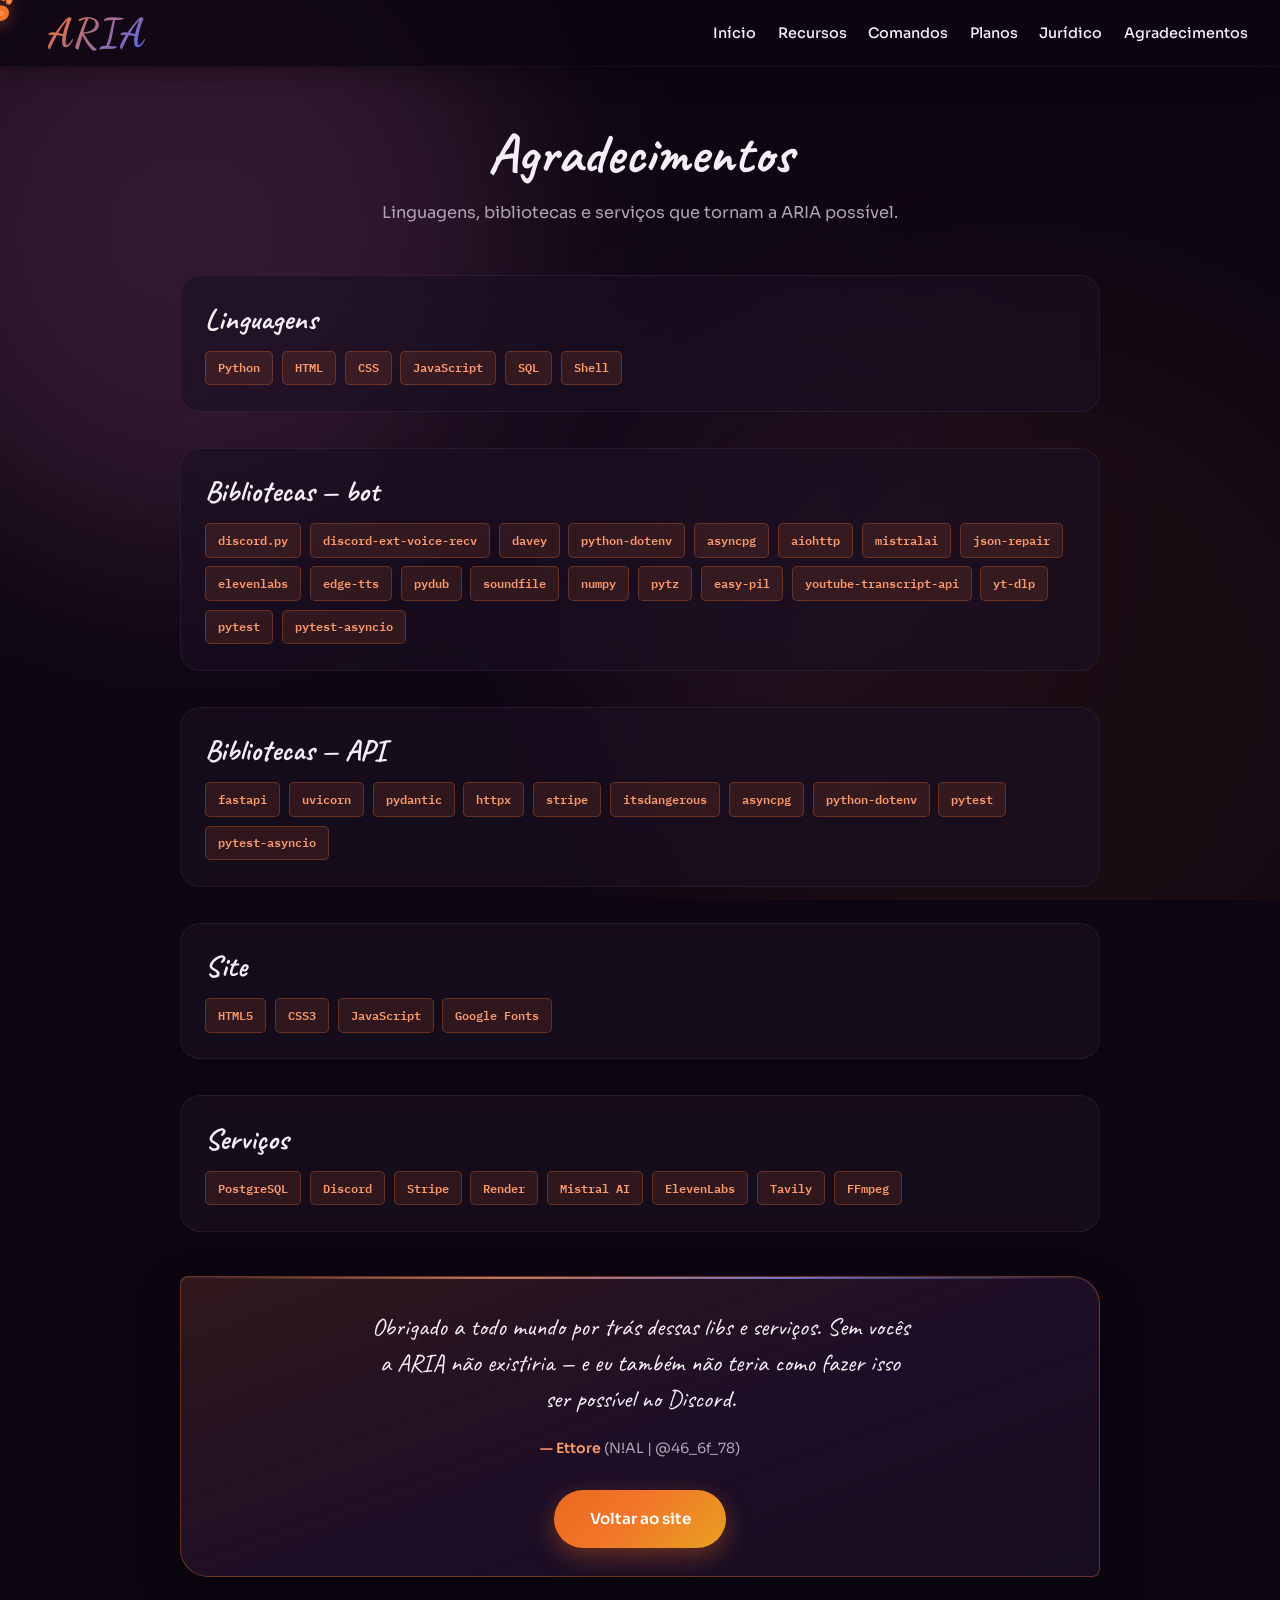
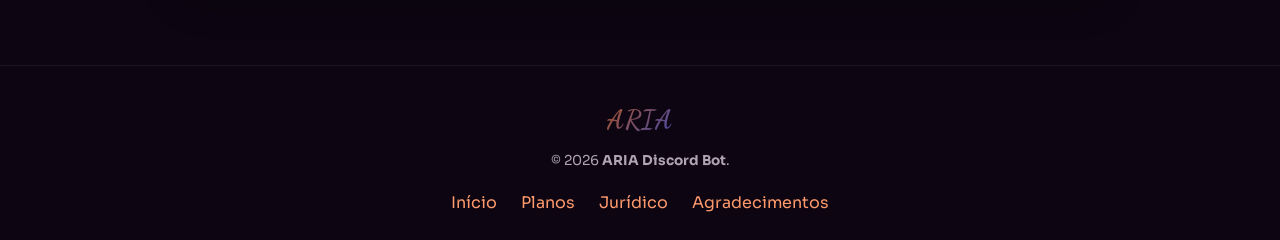
==== commit fffee946: "Change 'Legal' to 'Jurídico' in acknowledgments page" ====
--- a/acknowledgments/index.html
+++ b/acknowledgments/index.html
@@ -10,6 +10,7 @@
     <link rel="icon" href="https://raw.githubusercontent.com/EttoreMatos/ARIA_webpage/refs/heads/main/favicon.ico">
 
     <meta property="og:type" content="website">
+    <meta property="og:locale" content="pt_BR">
     <meta property="og:title" content="Agradecimentos — ARIA">
     <meta property="og:description" content="Linguagens, bibliotecas e serviços que tornam a ARIA possível.">
     <meta property="og:url" content="https://ariawebpage.onrender.com/acknowledgments/">
@@ -53,7 +54,7 @@
                     <li><a href="/#features">Recursos</a></li>
                     <li><a href="/#commands">Comandos</a></li>
                     <li><a href="/#pricing">Planos</a></li>
-                    <li><a href="/legal/">Legal</a></li>
+                    <li><a href="/legal/">Jurídico</a></li>
                     <li><a href="/acknowledgments/">Agradecimentos</a></li>
                 </ul>
                 <button type="button" class="nav-toggle" id="navToggle" aria-expanded="false" aria-controls="primaryNav" aria-label="Abrir menu">
@@ -165,7 +166,7 @@
             <div class="footer-links">
                 <a href="/">Início</a>
                 <a href="/#pricing">Planos</a>
-                <a href="/legal/">Legal</a>
+                <a href="/legal/">Jurídico</a>
                 <a href="/acknowledgments/">Agradecimentos</a>
             </div>
         </div>
--- a/style.css
+++ b/style.css
@@ -3,7 +3,7 @@
     --primary: #F2752A; /* Laranja da pelagem */
     --primary-light: #FF9A6C; 
     --gold: #FFC857; /* Dourado quente para destacar os botões */
-    --secondary: #6B345D; /* Roxo escuro da camisola */
+    --secondary: #6B345D; /* Roxo escuro do moletom*/
     --accent: #5865F2; /* Blurple, a cor tema do Discord */
     --accent-light: #8C99FF; /* Variante clara do blurple para texto/detalhes */
     
@@ -1250,7 +1250,7 @@
     margin-top: calc(var(--wave-h) * -1);
     /* Mais espaço em baixo p/ compensar a onda e centrar os cards */
     padding-top: calc(2.6rem + var(--wave-h));
-    padding-bottom: calc(4.4rem + var(--wave-h));
+    padding-bottom: calc(2.5rem + var(--wave-h));
     overflow: hidden;
     isolation: isolate;
 }
@@ -1342,7 +1342,7 @@
 
 /* ── COMANDOS ── */
 .commands {
-    padding: 6rem 2rem 8rem;
+    padding: 6rem 2rem 5rem;
     position: relative;
     z-index: 1;
 }
@@ -1402,7 +1402,7 @@
     margin-bottom: 3.5rem;
     background: rgba(255,255,255,0.02);
     padding: 0.5rem;
-    border-radius: 100px;
+    border-radius: 10px;
     border: 1px solid var(--border-glass);
     width: 100%;
     max-width: 100%;
@@ -1411,8 +1411,8 @@
 }
 .cmd-tab {
     padding: 0.55rem 1.1rem;
-    border-radius: 100px;
-    border: none;
+    border-radius: 10px;
+    border: 1px solid transparent;
     background: transparent;
     color: var(--text-muted);
     font-weight: 500;
@@ -1433,7 +1433,13 @@
     box-shadow: 0 4px 12px rgba(0,0,0,0.2);
     border: 1px solid rgba(255,255,255,0.08);
 }
-
+.cmd-tab:focus {
+    outline: none;
+}
+.cmd-tab:focus-visible {
+    outline: 2px solid var(--primary);
+    outline-offset: 2px;
+}
 .cmd-panel { display: none; }
 .cmd-panel.active { display: block; animation: fadeIn 0.4s ease; }
 
@@ -1441,9 +1447,9 @@
 
 .command-item {
     background: var(--bg-glass);
-    backdrop-filter: blur(8px);
-    padding: 1.5rem;
-    border-radius: 16px;
+    backdrop-filter: blur(7px);
+    padding: 1.0rem;
+    border-radius: 100px;
     border: 1px solid var(--border-glass);
     transition: all 0.3s ease;
     display: flex;
@@ -1457,11 +1463,12 @@
 }
 .command-item .cmd-icon {
     font-size: 1.8rem;
+    padding: 2px;
     flex-shrink: 0;
     background: rgba(255,255,255,0.03);
     width: 50px; height: 50px;
     display: flex; align-items: center; justify-content: center;
-    border-radius: 12px;
+    border-radius: 30px;
 }
 .command-item .cmd-body {
     flex: 1;
@@ -2192,7 +2199,7 @@
         width: 42px;
         height: 42px;
         font-size: 1.35rem;
-        border-radius: 10px;
+        border-radius: 50px;
         margin-top: 0.1rem;
     }
     .command-item code {
@@ -2325,12 +2332,6 @@
 }
 
 /* ── AGRADECIMENTOS ── */
-body.page-ack {
-    cursor: auto;
-}
-body.page-ack * { cursor: auto !important; }
-body.page-ack .cursor { display: none; }
-
 .ack-page {
     position: relative;
     z-index: 1;
@@ -2432,7 +2433,7 @@
     color: var(--primary-light);
     background: rgba(242, 117, 42, 0.12);
     border: 1px solid rgba(242, 117, 42, 0.28);
-    border-radius: 999px;
+    border-radius: 5px;
     padding: 0.35rem 0.75rem;
 }
 .ack-lib-list {
@@ -2484,13 +2485,10 @@
 
 /* ── LEGAL (VISUAL DISCORD) ── */
 body.page-legal {
-    cursor: auto;
     background: var(--bg-deep);
     overflow: hidden;
     height: 100dvh;
 }
-body.page-legal * { cursor: auto !important; }
-body.page-legal .cursor { display: none; }
 body.page-legal .bg-blobs {
     z-index: 0;
 }
@@ -2526,28 +2524,28 @@
 }
 .dc-server-banner {
     padding: 1.15rem 1rem 1.15rem;
-    background: linear-gradient(160deg, #4752c4 0%, #5865f2 42%, #3c45a5 100%);
-    box-shadow: 0 1px 0 rgba(0, 0, 0, 0.25);
+    background: linear-gradient(180deg, rgba(43, 24, 58, 0.95) 0%, rgba(32, 18, 46, 0.9) 100%);
+    border-bottom: 1px solid rgba(255, 255, 255, 0.08);
+    box-shadow: 0 1px 0 rgba(0, 0, 0, 0.2);
 }
 .dc-brand {
     display: inline-block;
     font-size: 2rem;
     line-height: 1;
-    color: #fff;
     text-decoration: none;
 }
 .dc-brand.aria-name-styled {
-    background: none;
-    background-clip: unset;
-    -webkit-background-clip: unset;
-    -webkit-text-fill-color: #fff;
-    color: #fff;
-    text-shadow: 0 2px 10px rgba(0, 0, 0, 0.35);
+    background: var(--gradient-1);
+    background-clip: text;
+    -webkit-background-clip: text;
+    -webkit-text-fill-color: transparent;
+    color: transparent;
+    text-shadow: none;
 }
 .dc-server-sub {
     margin-top: 0.45rem;
     font-size: 0.78rem;
-    color: rgba(255, 255, 255, 0.85);
+    color: rgba(244, 238, 245, 0.72);
 }
 .dc-channel-group {
     padding: 1rem 0.5rem 0.35rem;
@@ -2795,26 +2793,46 @@
 
 .dc-backdrop {
     display: none;
-    position: fixed;
+    position: absolute;
     inset: 0;
     background: rgba(0, 0, 0, 0.55);
-    z-index: 40;
+    z-index: 20;
+    border: 0;
+    padding: 0;
+    margin: 0;
+    cursor: pointer;
+    -webkit-tap-highlight-color: transparent;
 }
 .dc-backdrop.is-open { display: block; }
+.dc-backdrop[hidden] { display: none !important; }
 
 @media (max-width: 860px) {
-    .dc-app { grid-template-columns: 1fr; height: 100dvh; }
+    .dc-app {
+        grid-template-columns: 1fr;
+        height: 100dvh;
+        overflow: visible;
+    }
     .dc-sidebar {
         position: fixed;
         inset: 0 auto 0 0;
         width: min(80vw, 280px);
         height: 100dvh;
-        z-index: 50;
+        z-index: 60;
         transform: translateX(-105%);
         transition: transform 0.28s ease;
+        pointer-events: auto;
     }
     body.dc-nav-open .dc-sidebar { transform: translateX(0); }
-    .dc-menu-btn { display: inline-flex; }
+    body.dc-nav-open .dc-backdrop.is-open {
+        display: block;
+        z-index: 40;
+    }
+    .dc-menu-btn {
+        display: inline-flex;
+        position: relative;
+        z-index: 50;
+    }
+    .dc-topbar { z-index: 50; }
     .dc-content { padding: 1rem 0.9rem 2.5rem; }
     .dc-message { grid-template-columns: 32px 1fr; gap: 0.65rem; }
     .dc-msg-avatar { width: 32px; height: 32px; }
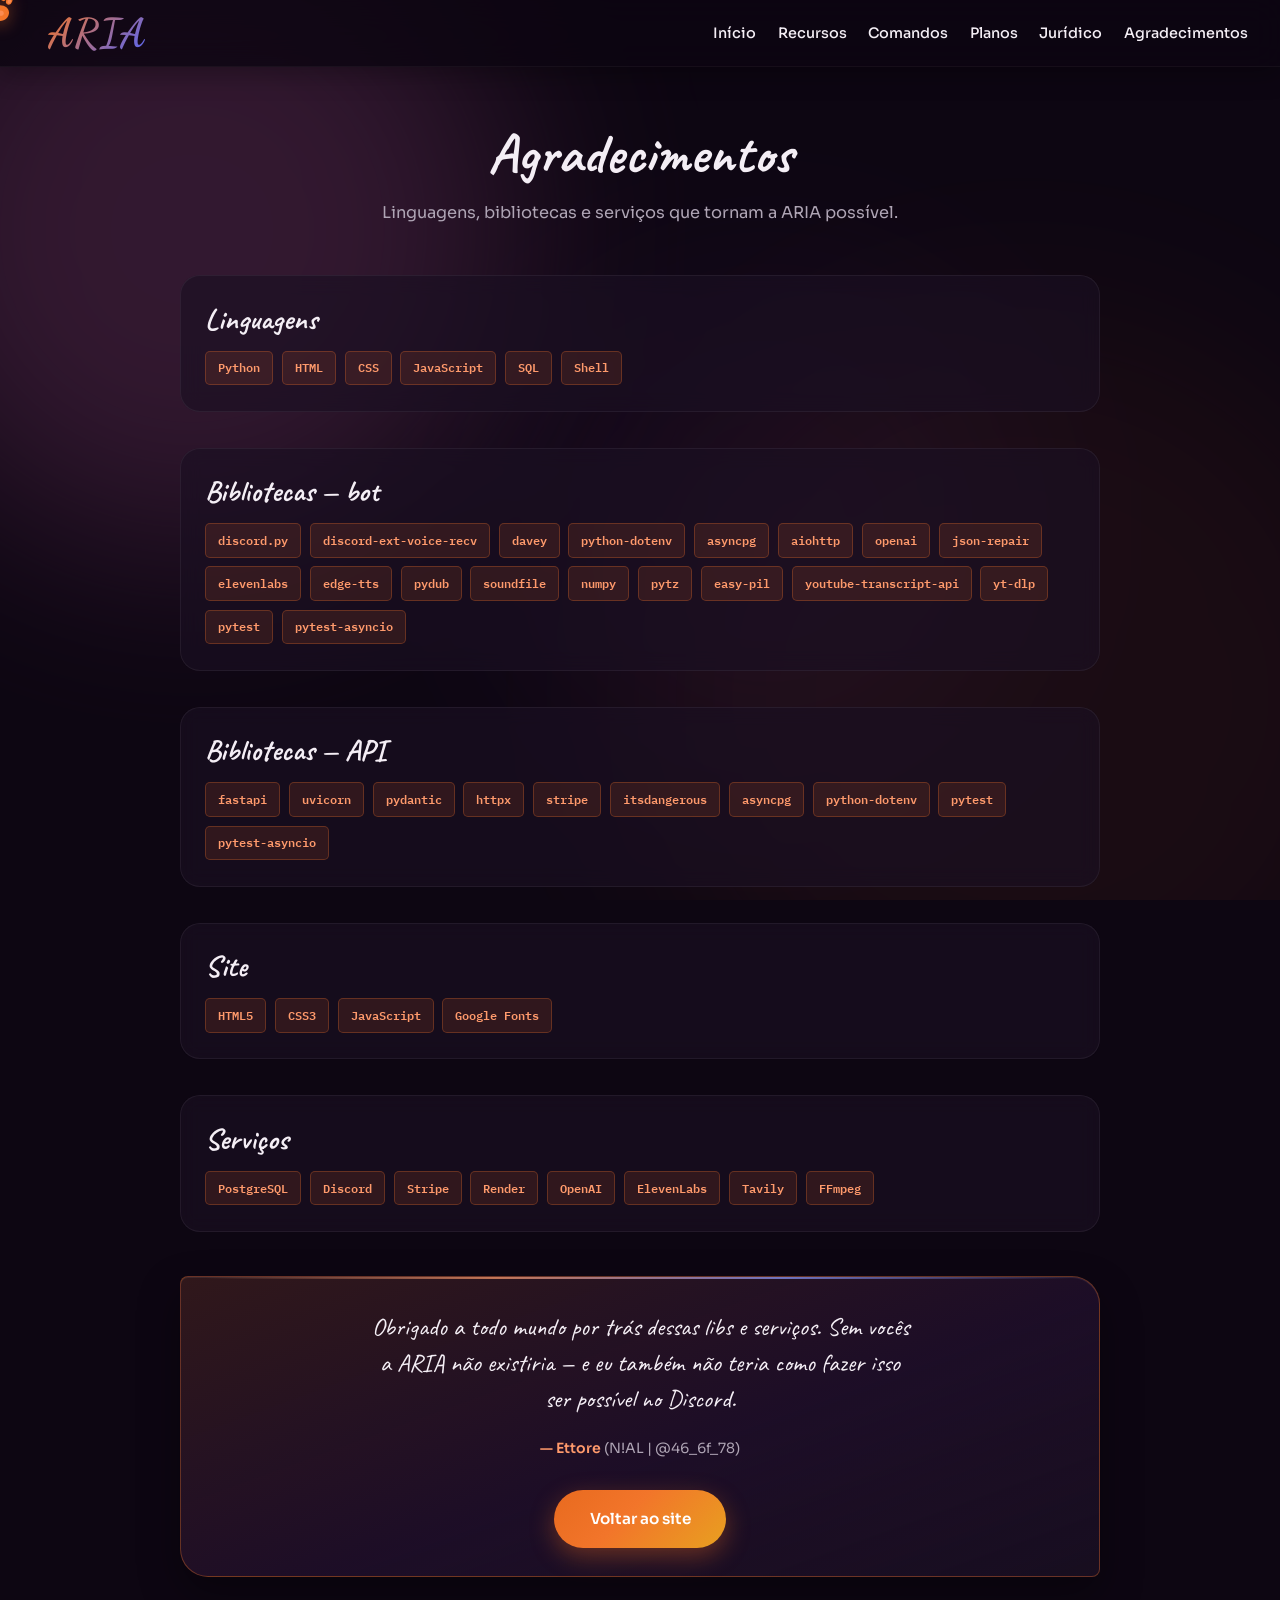
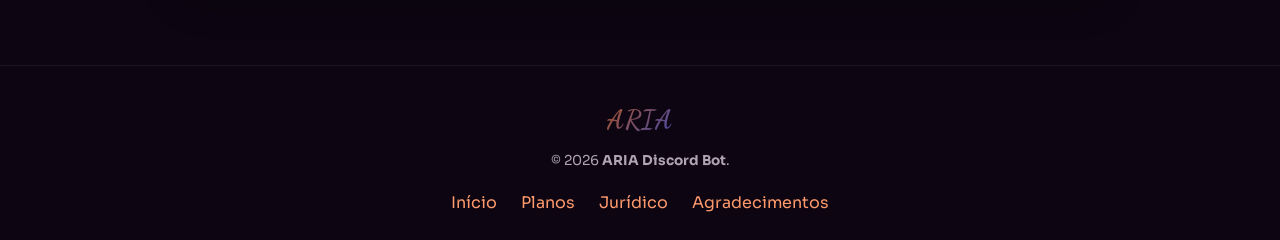
==== commit c25e521d: "Replace 'Mistral AI' with 'OpenAI' in acknowledgments" ====
--- a/acknowledgments/index.html
+++ b/acknowledgments/index.html
@@ -95,7 +95,7 @@
                     <span class="ack-tag">python-dotenv</span>
                     <span class="ack-tag">asyncpg</span>
                     <span class="ack-tag">aiohttp</span>
-                    <span class="ack-tag">mistralai</span>
+                    <span class="ack-tag">openai</span>
                     <span class="ack-tag">json-repair</span>
                     <span class="ack-tag">elevenlabs</span>
                     <span class="ack-tag">edge-tts</span>
@@ -144,7 +144,7 @@
                     <span class="ack-tag">Discord</span>
                     <span class="ack-tag">Stripe</span>
                     <span class="ack-tag">Render</span>
-                    <span class="ack-tag">Mistral AI</span>
+                    <span class="ack-tag">OpenAI</span>
                     <span class="ack-tag">ElevenLabs</span>
                     <span class="ack-tag">Tavily</span>
                     <span class="ack-tag">FFmpeg</span>
--- a/style.css
+++ b/style.css
@@ -1005,10 +1005,6 @@
     margin-bottom: 1.1rem;
     animation: fadeInUp 0.8s ease-out 0.2s both;
     line-height: 1.65;
-}
-.hero-note {
-    font-size: 1.02rem !important;
-    opacity: 0.85;
 }
 .cta-buttons {
     display: flex;
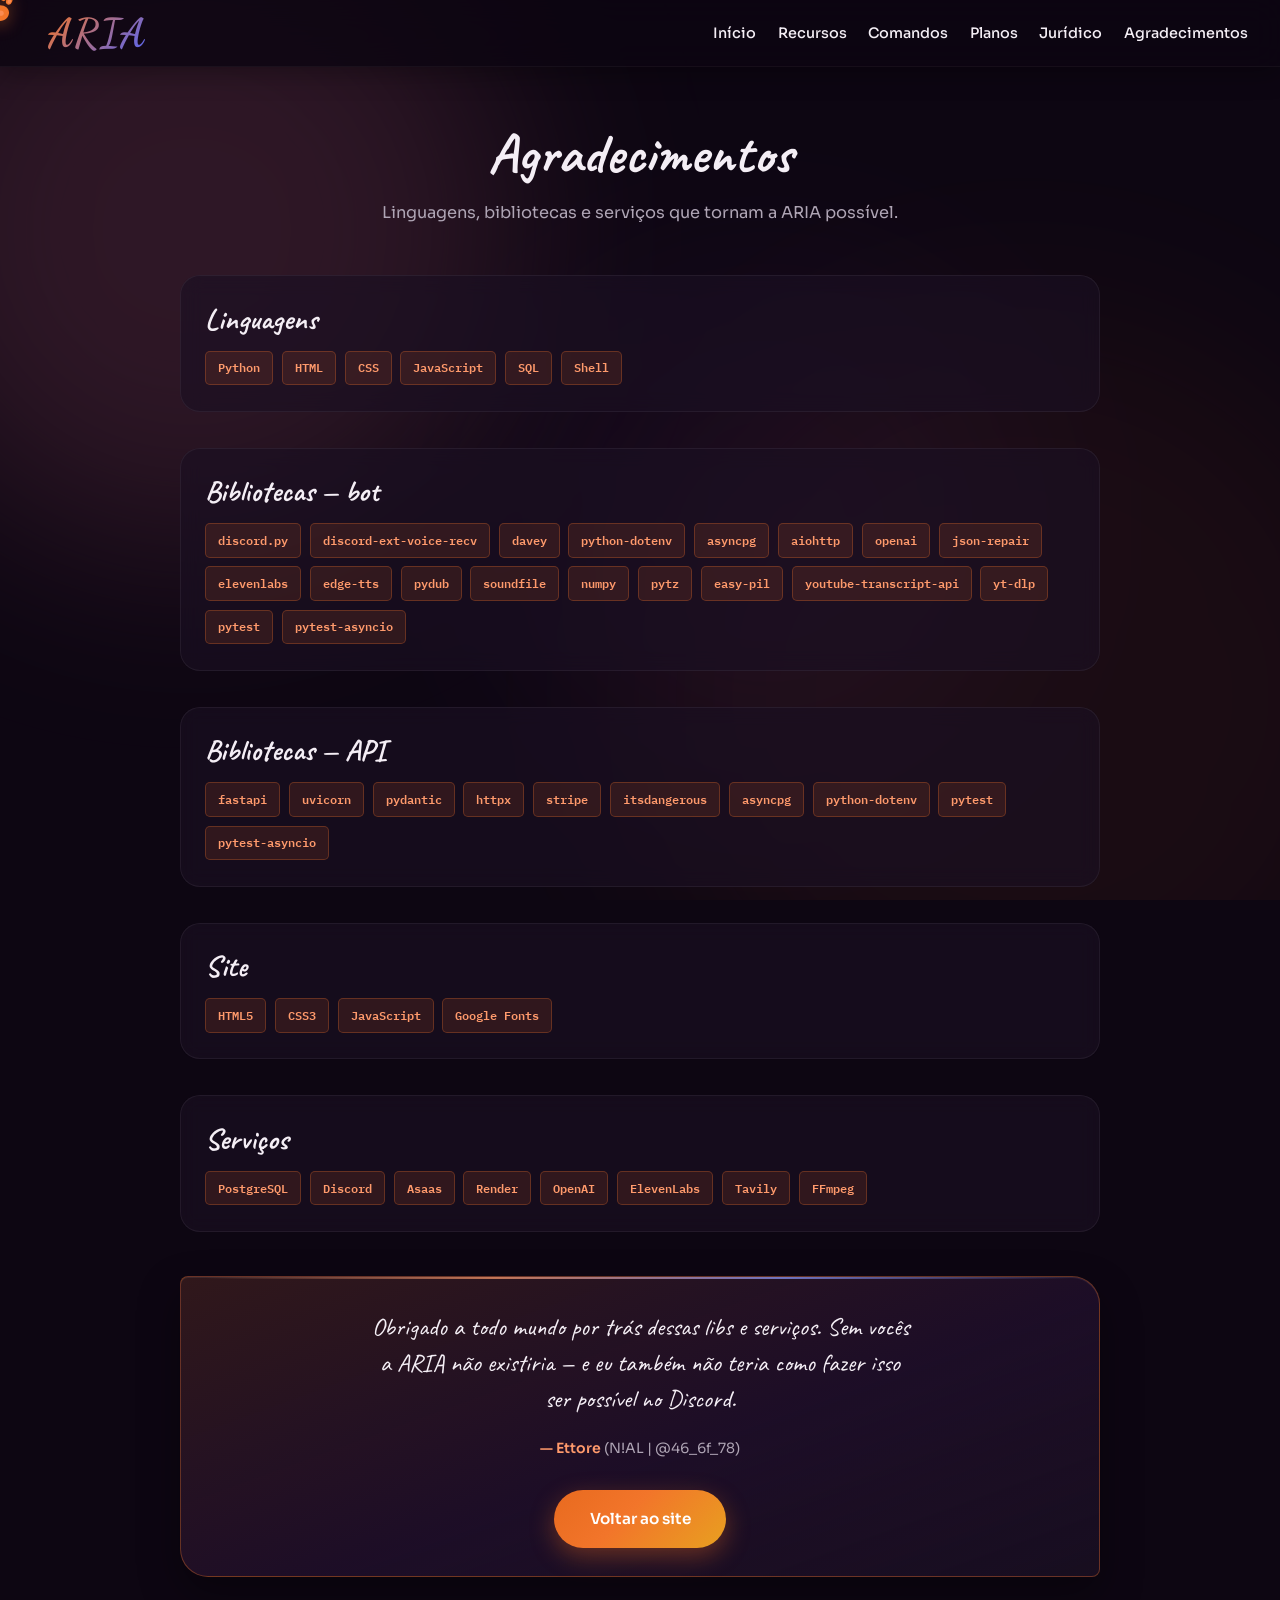
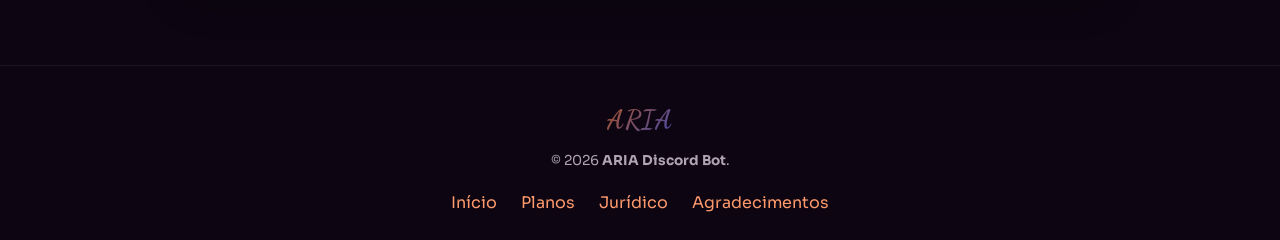
==== commit 1ddb0bea: "sync: atualizar site e incluir imagens" ====
--- a/acknowledgments/index.html
+++ b/acknowledgments/index.html
@@ -142,7 +142,7 @@
                 <div class="ack-tags">
                     <span class="ack-tag">PostgreSQL</span>
                     <span class="ack-tag">Discord</span>
-                    <span class="ack-tag">Stripe</span>
+                    <span class="ack-tag">Asaas</span>
                     <span class="ack-tag">Render</span>
                     <span class="ack-tag">OpenAI</span>
                     <span class="ack-tag">ElevenLabs</span>
@@ -194,4 +194,4 @@
     </script>
     <script defer src="../paw.js"></script>
 </body>
-</html>
+</html>
--- a/style.css
+++ b/style.css
@@ -3,7 +3,7 @@
     --primary: #F2752A; /* Laranja da pelagem */
     --primary-light: #FF9A6C; 
     --gold: #FFC857; /* Dourado quente para destacar os botões */
-    --secondary: #6B345D; /* Roxo escuro do moletom*/
+    --secondary: #603144; /* Roxo escuro do moletom*/
     --accent: #5865F2; /* Blurple, a cor tema do Discord */
     --accent-light: #8C99FF; /* Variante clara do blurple para texto/detalhes */
     
@@ -518,6 +518,7 @@
     border-radius: 4px;
     padding: 0.2rem 0.5rem;
 }
+
 .nav-user-plan.is-premium {
     color: #f0b132;
     background: rgba(240, 177, 50, 0.12);
@@ -1005,6 +1006,10 @@
     margin-bottom: 1.1rem;
     animation: fadeInUp 0.8s ease-out 0.2s both;
     line-height: 1.65;
+}
+.hero-note {
+    font-size: 1.02rem !important;
+    opacity: 0.85;
 }
 .cta-buttons {
     display: flex;
@@ -1818,6 +1823,296 @@
     min-width: 120px;
     padding: 0.8rem 1.4rem;
     font-size: 0.88rem;
+}
+
+/* ── CHECKOUT MODAL (ponte para o checkout externo do Asaas) ── */
+.checkout-modal {
+    position: fixed;
+    inset: 0;
+    z-index: 10060;
+    display: none;
+    align-items: center;
+    justify-content: center;
+    padding: 1rem;
+}
+.checkout-modal.is-visible { display: flex; }
+.checkout-modal-backdrop {
+    position: absolute;
+    inset: 0;
+    background: rgba(6, 3, 10, 0.82);
+    backdrop-filter: blur(14px);
+    -webkit-backdrop-filter: blur(14px);
+}
+.checkout-modal-shell {
+    position: relative;
+    z-index: 1;
+    width: min(560px, calc(100vw - 1.5rem));
+    max-height: min(92vh, 820px);
+    display: flex;
+    flex-direction: column;
+    border-radius: 24px;
+    overflow: hidden;
+    border: 1px solid rgba(255, 255, 255, 0.1);
+    background:
+        radial-gradient(120% 80% at 10% 0%, rgba(242, 117, 42, 0.18), transparent 55%),
+        radial-gradient(90% 70% at 100% 10%, rgba(88, 101, 242, 0.16), transparent 50%),
+        linear-gradient(180deg, rgba(36, 22, 48, 0.98), rgba(14, 8, 22, 0.99));
+    box-shadow:
+        0 0 0 1px rgba(255, 200, 87, 0.08),
+        0 32px 80px rgba(0, 0, 0, 0.55);
+    animation: checkoutModalIn 0.28s cubic-bezier(0.22, 1, 0.36, 1);
+}
+@keyframes checkoutModalIn {
+    from { opacity: 0; transform: translateY(18px) scale(0.97); }
+    to { opacity: 1; transform: none; }
+}
+.checkout-modal-chrome {
+    display: flex;
+    flex-direction: column;
+    min-height: 0;
+    flex: 1;
+}
+.checkout-modal-head {
+    display: flex;
+    align-items: flex-start;
+    justify-content: space-between;
+    gap: 1rem;
+    padding: 1.15rem 1.2rem 0.9rem;
+    border-bottom: 1px solid rgba(255, 255, 255, 0.06);
+}
+.checkout-modal-brand {
+    display: flex;
+    gap: 0.75rem;
+    align-items: center;
+}
+.checkout-modal-dot {
+    width: 12px;
+    height: 12px;
+    border-radius: 50%;
+    background: var(--gradient-btn);
+    box-shadow: 0 0 16px rgba(242, 117, 42, 0.55);
+    flex-shrink: 0;
+}
+.checkout-modal-head h3 {
+    font-family: 'Sora', sans-serif;
+    font-size: 1.05rem;
+    font-weight: 600;
+    color: var(--text-main);
+    margin: 0;
+}
+.checkout-modal-sub {
+    margin: 0.15rem 0 0;
+    font-size: 0.78rem;
+    color: var(--text-muted);
+}
+.checkout-modal-close {
+    width: 36px;
+    height: 36px;
+    border-radius: 12px;
+    border: 1px solid rgba(255, 255, 255, 0.08);
+    background: rgba(255, 255, 255, 0.04);
+    color: var(--text-muted);
+    font-size: 1.4rem;
+    line-height: 1;
+    cursor: pointer;
+    transition: background 0.15s ease, color 0.15s ease;
+}
+.checkout-modal-close:hover {
+    background: rgba(255, 255, 255, 0.1);
+    color: var(--text-main);
+}
+.checkout-modal-frame-wrap {
+    position: relative;
+    flex: 1;
+    min-height: min(68vh, 620px);
+    background: #f7f7f8;
+}
+.checkout-modal-frame {
+    position: absolute;
+    inset: 0;
+    width: 100%;
+    height: 100%;
+    border: 0;
+    background: #fff;
+    opacity: 0;
+    transition: opacity 0.25s ease;
+}
+.checkout-modal-frame.is-ready {
+    opacity: 1;
+}
+.checkout-modal-loader {
+    position: absolute;
+    inset: 0;
+    z-index: 2;
+    display: flex;
+    flex-direction: column;
+    align-items: center;
+    justify-content: center;
+    gap: 0.85rem;
+    background: linear-gradient(180deg, #fafafa, #f0f0f2);
+    color: #5a5560;
+    font-size: 0.9rem;
+    transition: opacity 0.2s ease;
+}
+.checkout-modal-loader.is-hidden {
+    opacity: 0;
+    pointer-events: none;
+}
+.checkout-spinner {
+    width: 36px;
+    height: 36px;
+    border-radius: 50%;
+    border: 3px solid rgba(242, 117, 42, 0.2);
+    border-top-color: var(--primary);
+    animation: checkoutSpin 0.75s linear infinite;
+}
+@keyframes checkoutSpin {
+    to { transform: rotate(360deg); }
+}
+.checkout-modal-fallback {
+    position: absolute;
+    inset: 0;
+    z-index: 3;
+    display: flex;
+    flex-direction: column;
+    align-items: center;
+    justify-content: center;
+    gap: 1rem;
+    padding: 1.5rem;
+    text-align: center;
+    background: linear-gradient(180deg, rgba(36, 22, 48, 0.98), rgba(14, 8, 22, 0.99));
+    color: var(--text-muted);
+}
+.checkout-modal-fallback[hidden] { display: none !important; }
+.checkout-modal-fallback p {
+    max-width: 28ch;
+    line-height: 1.5;
+}
+
+.checkout-modal-success {
+    display: flex;
+    flex-direction: column;
+    align-items: center;
+    justify-content: center;
+    text-align: center;
+    padding: 2.6rem 1.6rem 2rem;
+    min-height: 360px;
+}
+.checkout-modal-success[hidden] { display: none !important; }
+.checkout-modal-success h3 {
+    font-family: 'Sora', sans-serif;
+    font-size: 1.25rem;
+    font-weight: 650;
+    color: var(--text-main);
+    margin: 1.25rem 0 0.45rem;
+}
+.checkout-modal-success p {
+    color: var(--text-muted);
+    font-size: 0.95rem;
+    line-height: 1.55;
+    margin-bottom: 1.5rem;
+}
+.checkout-modal-success strong {
+    color: var(--gold);
+}
+
+.checkout-check {
+    width: 88px;
+    height: 88px;
+}
+.checkout-check svg {
+    width: 100%;
+    height: 100%;
+}
+.checkout-check-ring {
+    fill: none;
+    stroke: rgba(110, 231, 165, 0.95);
+    stroke-width: 3;
+    stroke-linecap: round;
+    stroke-dasharray: 176;
+    stroke-dashoffset: 176;
+    transform-origin: 32px 32px;
+}
+.checkout-check-mark {
+    fill: none;
+    stroke: #6EE7A5;
+    stroke-width: 4;
+    stroke-linecap: round;
+    stroke-linejoin: round;
+    stroke-dasharray: 52;
+    stroke-dashoffset: 52;
+}
+.checkout-modal.is-success .checkout-check-ring {
+    animation: checkoutRingDraw 0.55s ease-out forwards;
+}
+.checkout-modal.is-success .checkout-check-mark {
+    animation: checkoutMarkDraw 0.4s ease-out 0.35s forwards;
+}
+.checkout-modal.is-success .checkout-check {
+    animation: checkoutCheckPop 0.45s cubic-bezier(0.22, 1.4, 0.36, 1) 0.15s both;
+}
+@keyframes checkoutRingDraw {
+    to { stroke-dashoffset: 0; }
+}
+@keyframes checkoutMarkDraw {
+    to { stroke-dashoffset: 0; }
+}
+@keyframes checkoutCheckPop {
+    from { transform: scale(0.6); opacity: 0.4; }
+    to { transform: scale(1); opacity: 1; }
+}
+/* ── CHECKOUT BRIDGE POLISH ── */
+.checkout-modal { padding: 1.25rem; }
+.checkout-modal-backdrop { background: radial-gradient(circle at 50% 15%, rgba(242, 117, 42, 0.14), transparent 34%), radial-gradient(circle at 12% 85%, rgba(126, 87, 194, 0.18), transparent 38%), rgba(6, 3, 10, 0.86); }
+.checkout-modal-shell { width: min(620px, calc(100vw - 1.5rem)); border-radius: 28px; border-color: rgba(255, 255, 255, 0.14); background: radial-gradient(90% 70% at 0% 0%, rgba(255, 173, 98, 0.17), transparent 58%), radial-gradient(90% 80% at 100% 0%, rgba(113, 99, 255, 0.2), transparent 58%), linear-gradient(145deg, #281735 0%, #150d22 52%, #0d0817 100%); box-shadow: 0 0 0 1px rgba(255, 196, 112, 0.08), 0 28px 90px rgba(0, 0, 0, 0.62), 0 0 70px rgba(126, 87, 194, 0.12); }
+.checkout-modal-head { padding: 1.3rem 1.4rem 1.15rem; border-bottom-color: rgba(255, 255, 255, 0.08); }
+.checkout-modal-brand { gap: 0.9rem; }
+.checkout-modal-brand-mark { width: 48px; height: 48px; display: grid; place-items: center; flex-shrink: 0; border-radius: 16px; color: #fff3e7; background: linear-gradient(145deg, #ffb45f, #f2742a 52%, #8c55c8); box-shadow: 0 10px 26px rgba(242, 117, 42, 0.25), inset 0 1px 0 rgba(255, 255, 255, 0.3); }
+.checkout-modal-brand-mark svg { width: 25px; height: 25px; stroke: currentColor; stroke-width: 1.7; stroke-linecap: round; stroke-linejoin: round; }
+.checkout-modal-kicker { margin: 0 0 0.28rem; color: #ffbd78; font-size: 0.63rem; font-weight: 800; letter-spacing: 0.16em; }
+.checkout-modal-head h3 { font-size: 1.16rem; letter-spacing: -0.02em; }
+.checkout-modal-sub { color: rgba(244, 238, 245, 0.58); }
+.checkout-modal-close { width: 38px; height: 38px; border-radius: 13px; background: rgba(255, 255, 255, 0.06); }
+.checkout-modal-close:hover { background: rgba(255, 255, 255, 0.13); }
+.checkout-modal-frame-wrap { min-height: 460px; background: transparent; }
+.checkout-modal-fallback { gap: 0.72rem; padding: 2.1rem 1.5rem 2rem; background: radial-gradient(circle at 50% 10%, rgba(255, 171, 93, 0.1), transparent 34%), linear-gradient(180deg, rgba(29, 17, 40, 0.72), rgba(13, 8, 23, 0.96)); }
+.checkout-payment-art { position: relative; width: 108px; height: 96px; margin-bottom: 0.1rem; }
+.checkout-payment-art-glow { position: absolute; inset: 16px 4px 0; border-radius: 50%; background: rgba(242, 117, 42, 0.22); filter: blur(18px); }
+.checkout-payment-art-card { position: absolute; left: 8px; top: 18px; width: 82px; height: 54px; padding: 10px; display: flex; flex-direction: column; justify-content: flex-end; gap: 5px; border: 1px solid rgba(255, 255, 255, 0.32); border-radius: 14px; background: linear-gradient(145deg, rgba(255, 192, 117, 0.95), rgba(125, 76, 177, 0.96)); box-shadow: 0 14px 28px rgba(0, 0, 0, 0.28), inset 0 1px 0 rgba(255, 255, 255, 0.35); transform: rotate(-8deg); }
+.checkout-payment-art-card::before { content: ""; position: absolute; top: 11px; left: 10px; width: 18px; height: 12px; border-radius: 4px; background: rgba(255, 248, 225, 0.85); }
+.checkout-payment-art-card span { display: block; width: 22px; height: 3px; border-radius: 99px; background: rgba(255, 255, 255, 0.62); }
+.checkout-payment-art-card span:nth-child(2) { width: 34px; }
+.checkout-payment-art-card span:nth-child(3) { width: 28px; }
+.checkout-payment-art-lock { position: absolute; right: 4px; bottom: 2px; width: 38px; height: 38px; display: grid; place-items: center; border: 3px solid #171021; border-radius: 50%; color: #171021; background: #7cf0b0; font-size: 1.3rem; font-weight: 900; transform: rotate(10deg); box-shadow: 0 8px 20px rgba(0, 0, 0, 0.3); }
+.checkout-modal-fallback h4 { margin: 0.05rem 0 0.05rem; color: #fff; font-family: "Sora", sans-serif; font-size: 1.35rem; letter-spacing: -0.03em; }
+.checkout-modal-fallback p:not(.checkout-modal-kicker) { max-width: 35ch; margin: 0; color: rgba(244, 238, 245, 0.64); line-height: 1.6; }
+.checkout-modal-open-btn { min-width: 228px; margin-top: 0.55rem; display: inline-flex; align-items: center; justify-content: center; gap: 0.55rem; box-shadow: 0 12px 28px rgba(242, 117, 42, 0.22); }
+.checkout-modal-open-btn svg { width: 17px; height: 17px; stroke: currentColor; stroke-width: 2; stroke-linecap: round; stroke-linejoin: round; }
+.checkout-modal-security { display: flex; align-items: center; justify-content: center; flex-wrap: wrap; gap: 0.42rem; margin-top: 0.8rem; color: rgba(244, 238, 245, 0.42); font-size: 0.68rem; }
+.checkout-security-icon { width: 17px; height: 17px; display: inline-grid; place-items: center; border-radius: 50%; color: #0d1b15; background: #7cf0b0; font-size: 0.65rem; font-weight: 900; }
+.checkout-security-separator { color: rgba(255, 255, 255, 0.2); }
+@media (max-width: 640px) { .checkout-modal { padding: 0.7rem; } .checkout-modal-shell { border-radius: 22px; } .checkout-modal-head { padding: 1rem; } .checkout-modal-brand-mark { width: 43px; height: 43px; border-radius: 14px; } .checkout-modal-frame-wrap { min-height: 430px; } .checkout-modal-fallback { padding-inline: 1rem; } .checkout-modal-fallback h4 { font-size: 1.18rem; } .checkout-security-separator { display: none; } }
+.nav-user-plan.is-premium {
+    color: var(--gold);
+}
+.nav-user-plan.plan-just-upgraded {
+    animation: planPremiumFlash 1.1s ease;
+}
+@keyframes planPremiumFlash {
+    0% { transform: scale(1); text-shadow: none; }
+    35% { transform: scale(1.08); text-shadow: 0 0 18px rgba(255, 200, 87, 0.55); }
+    100% { transform: scale(1); text-shadow: 0 0 0 transparent; }
+}
+
+@media (max-width: 640px) {
+    .checkout-modal-shell {
+        width: 100%;
+        max-height: 96vh;
+        border-radius: 18px;
+    }
+    .checkout-modal-frame-wrap {
+        min-height: min(72vh, 560px);
+    }
 }
 
 /* ── LEGAL (TERMOS E PRIVACIDADE) ── */
@@ -2832,5 +3127,4 @@
     .dc-content { padding: 1rem 0.9rem 2.5rem; }
     .dc-message { grid-template-columns: 32px 1fr; gap: 0.65rem; }
     .dc-msg-avatar { width: 32px; height: 32px; }
-}
-
+}
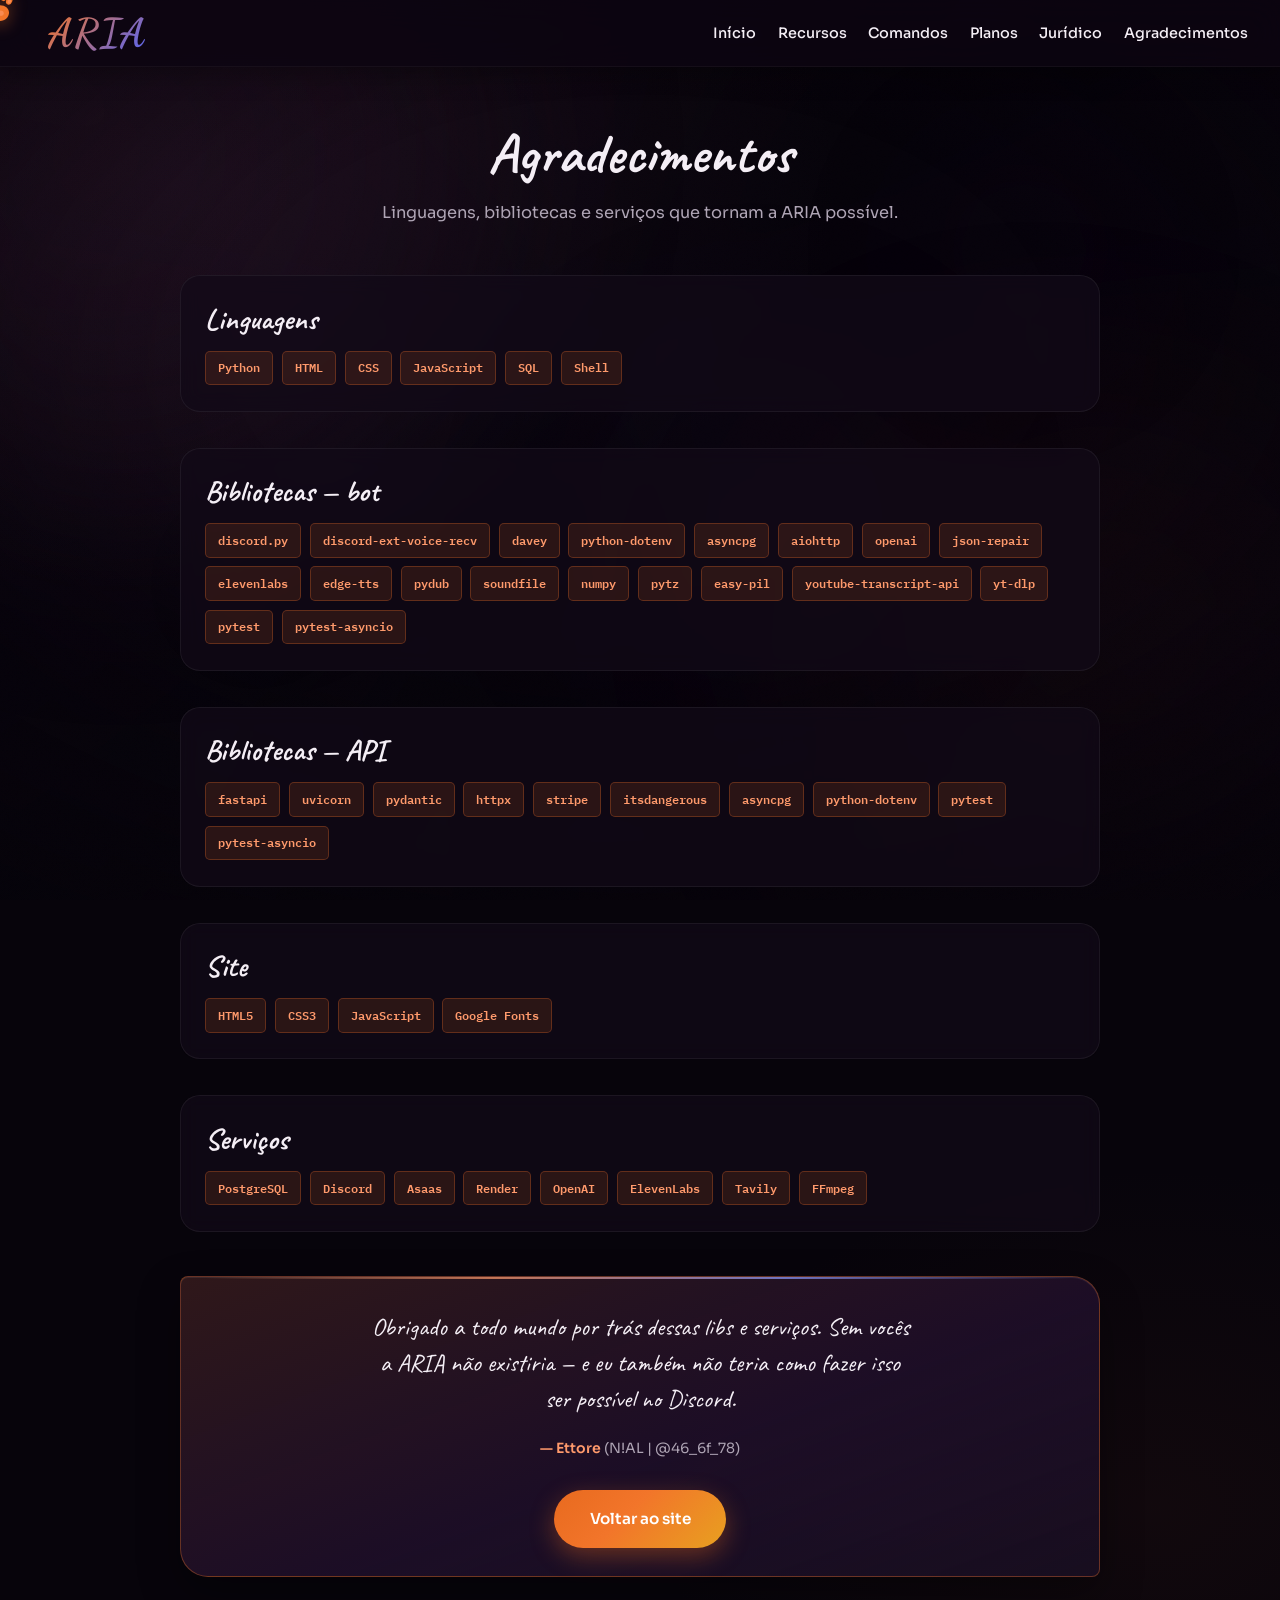
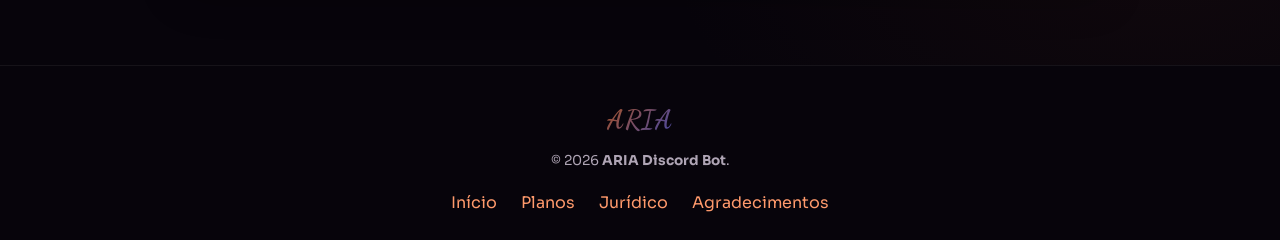
==== commit 045001b2: "Escurece o fundo do site, ajusta os glitches da Aria e melhora o hero no mobile." ====
--- a/acknowledgments/index.html
+++ b/acknowledgments/index.html
@@ -20,15 +20,18 @@
     <link rel="preconnect" href="https://fonts.googleapis.com">
     <link rel="preconnect" href="https://fonts.gstatic.com" crossorigin>
     <link href="https://fonts.googleapis.com/css2?family=Caveat:wght@400;700&family=Dancing+Script:wght@700&family=IBM+Plex+Mono:wght@400;600&family=Sora:wght@300;400;500;600;700&display=swap" rel="stylesheet">
-    <link rel="stylesheet" href="../style.css?v=20260913-ux-v38">
+    <link rel="stylesheet" href="../style.css?v=20261019-atmosphere-v1">
 </head>
 <body class="page-ack">
 
-    <div class="bg-blobs">
+    <div class="bg-blobs" aria-hidden="true">
         <div class="blob blob-1"></div>
         <div class="blob blob-2"></div>
         <div class="blob blob-3"></div>
+        <div class="blob blob-4"></div>
+        <div class="blob blob-5"></div>
     </div>
+    <div class="bg-grain" aria-hidden="true"></div>
 
     <div class="cursor" id="cursor">
         <svg viewBox="0 0 170 200" xmlns="http://www.w3.org/2000/svg" id="pawSvg">
--- a/style.css
+++ b/style.css
@@ -7,9 +7,9 @@
     --accent: #5865F2; /* Blurple, a cor tema do Discord */
     --accent-light: #8C99FF; /* Variante clara do blurple para texto/detalhes */
     
-    --bg-deep: #0D0612; /* Fundo principal super escuro e levemente roxo */
-    --bg-surface: #1B1023; /* Fundo de cartões */
-    --bg-glass: rgba(27, 16, 35, 0.65); /* Efeito vidro focado */
+    --bg-deep: #07040b; /* Fundo principal, mais escuro e confortável */
+    --bg-surface: #140c18; /* Fundo de cartões */
+    --bg-glass: rgba(18, 11, 24, 0.72); /* Efeito vidro focado */
     
     --text-main: #F4EEF5; /* Branco suave de contraste */
     --text-muted: #AFA5B5; /* Texto secundário */
@@ -36,7 +36,11 @@
 
 body {
     font-family: 'Sora', sans-serif;
-    background: var(--bg-deep);
+    background:
+        radial-gradient(1100px 680px at 14% 10%, rgba(62, 38, 78, 0.22), transparent 60%),
+        radial-gradient(900px 620px at 90% 82%, rgba(92, 42, 28, 0.12), transparent 55%),
+        radial-gradient(820px 480px at 50% 110%, rgba(48, 24, 40, 0.28), transparent 62%),
+        var(--bg-deep);
     color: var(--text-main);
     overflow-x: hidden;
     line-height: 1.7;
@@ -141,42 +145,121 @@
     width: 100%; height: 100%;
     z-index: -1;
     overflow: hidden;
-    background: var(--bg-deep);
+    background: transparent;
+}
+
+.bg-blobs::before {
+    content: '';
+    position: absolute;
+    inset: -28%;
+    background: conic-gradient(
+        from 200deg at 48% 42%,
+        transparent 0deg,
+        rgba(70, 48, 92, 0.08) 48deg,
+        transparent 92deg,
+        rgba(120, 58, 36, 0.06) 155deg,
+        transparent 210deg,
+        rgba(88, 42, 102, 0.08) 278deg,
+        transparent 360deg
+    );
+    filter: blur(56px);
+    opacity: 0.55;
+    animation: auroraDrift 72s linear infinite;
+    pointer-events: none;
+}
+
+.bg-blobs::after {
+    content: '';
+    position: absolute;
+    inset: 0;
+    pointer-events: none;
+    background:
+        radial-gradient(ellipse 85% 72% at 50% 38%, transparent 38%, rgba(5, 2, 9, 0.72) 100%);
+}
+
+.bg-grain {
+    position: fixed;
+    inset: 0;
+    z-index: 0;
+    pointer-events: none;
+    opacity: 0.035;
+    mix-blend-mode: overlay;
+    background-image: url("data:image/svg+xml,%3Csvg viewBox='0 0 256 256' xmlns='http://www.w3.org/2000/svg'%3E%3Cfilter id='n'%3E%3CfeTurbulence type='fractalNoise' baseFrequency='0.85' numOctaves='4' stitchTiles='stitch'/%3E%3C/filter%3E%3Crect width='100%25' height='100%25' filter='url(%23n)'/%3E%3C/svg%3E");
+    background-size: 180px 180px;
 }
 
 .blob {
     position: absolute;
-    border-radius: 50%;
-    filter: blur(100px);
-    opacity: 0.4;
-    animation: moveBlob 25s infinite alternate cubic-bezier(0.4, 0, 0.2, 1);
+    border-radius: 42% 58% 63% 37% / 45% 38% 62% 55%;
+    filter: blur(90px);
+    opacity: 0.28;
+    animation: moveBlob 28s infinite alternate cubic-bezier(0.4, 0, 0.2, 1);
+    will-change: transform, border-radius;
 }
 
 .blob-1 {
-    top: -10%; left: -10%;
-    width: 50vw; height: 50vw;
-    background: var(--secondary);
+    top: -14%; left: -12%;
+    width: 54vw; height: 54vw;
+    background: radial-gradient(circle at 35% 40%, #4a2438 0%, #2a1422 58%, transparent 78%);
     animation-delay: 0s;
 }
 .blob-2 {
-    bottom: -20%; right: -10%;
-    width: 60vw; height: 60vw;
-    background: rgba(242, 117, 42, 0.15);
+    bottom: -22%; right: -12%;
+    width: 62vw; height: 62vw;
+    background: radial-gradient(circle at 60% 40%, rgba(160, 72, 36, 0.22) 0%, rgba(120, 48, 28, 0.06) 55%, transparent 78%);
     animation-delay: -5s;
-    animation-duration: 30s;
+    animation-duration: 34s;
 }
 .blob-3 {
-    top: 30%; left: 40%;
-    width: 40vw; height: 40vw;
-    background: rgba(176, 82, 209, 0.15);
+    top: 28%; left: 38%;
+    width: 42vw; height: 42vw;
+    background: radial-gradient(circle at 50% 50%, rgba(92, 48, 118, 0.22) 0%, rgba(48, 42, 92, 0.08) 52%, transparent 76%);
     animation-delay: -10s;
-    animation-duration: 20s;
+    animation-duration: 22s;
+}
+.blob-4 {
+    top: 8%; right: 6%;
+    width: 28vw; height: 28vw;
+    background: radial-gradient(circle at 50% 50%, rgba(58, 52, 110, 0.2) 0%, transparent 72%);
+    animation-delay: -16s;
+    animation-duration: 26s;
+    opacity: 0.26;
+}
+.blob-5 {
+    bottom: 18%; left: 8%;
+    width: 24vw; height: 24vw;
+    background: radial-gradient(circle at 50% 50%, rgba(180, 120, 48, 0.1) 0%, transparent 70%);
+    animation-delay: -8s;
+    animation-duration: 31s;
+    opacity: 0.18;
 }
 
 @keyframes moveBlob {
-    0% { transform: translate(0, 0) scale(1); }
-    50% { transform: translate(10%, 15%) scale(1.1); }
-    100% { transform: translate(-10%, 5%) scale(0.9); }
+    0% {
+        transform: translate(0, 0) scale(1);
+        border-radius: 42% 58% 63% 37% / 45% 38% 62% 55%;
+    }
+    50% {
+        transform: translate(8%, 12%) scale(1.12);
+        border-radius: 63% 37% 42% 58% / 55% 62% 38% 45%;
+    }
+    100% {
+        transform: translate(-9%, 5%) scale(0.9);
+        border-radius: 37% 63% 58% 42% / 62% 45% 55% 38%;
+    }
+}
+
+@keyframes auroraDrift {
+    0% { transform: rotate(0deg) scale(1); }
+    50% { transform: rotate(180deg) scale(1.06); }
+    100% { transform: rotate(360deg) scale(1); }
+}
+
+.aria-fx-defs {
+    position: absolute;
+    width: 0;
+    height: 0;
+    pointer-events: none;
 }
 
 /* ── TOAST DE SUCESSO (TOPO) ── */
@@ -949,28 +1032,28 @@
     content: '';
     position: absolute;
     inset: 0;
-    background: rgba(88, 101, 242, 0.05);
+    background: rgba(18, 10, 28, 0.18);
     pointer-events: none;
 }
 .hero-glow {
     position: absolute;
     border-radius: 50%;
     filter: blur(70px);
-    opacity: 0.4;
+    opacity: 0.22;
 }
 .hero-glow-left {
     width: min(48vw, 520px);
     height: min(48vw, 520px);
     left: -8%;
     top: 18%;
-    background: rgba(88, 101, 242, 0.18);
+    background: rgba(62, 42, 92, 0.16);
 }
 .hero-glow-right {
     width: min(42vw, 420px);
     height: min(42vw, 420px);
     right: 4%;
     top: 22%;
-    background: rgba(242, 117, 42, 0.12);
+    background: rgba(120, 52, 32, 0.1);
 }
 .hero .container {
     max-width: 1200px;
@@ -1007,6 +1090,7 @@
     animation: fadeInUp 0.8s ease-out 0.2s both;
     line-height: 1.65;
 }
+.subtitle-short { display: none; }
 .hero-note {
     font-size: 1.02rem !important;
     opacity: 0.85;
@@ -1037,9 +1121,8 @@
     z-index: 1;
     width: 100%;
     max-width: 480px;
-    filter: drop-shadow(0 12px 28px rgba(0,0,0,0.35));
+    filter: drop-shadow(0 12px 28px rgba(0,0,0,0.45));
     will-change: transform;
-    animation: floatAria 6s ease-in-out infinite;
     overflow: visible;
 }
 .hero-image-floor {
@@ -1060,12 +1143,163 @@
     z-index: 0;
     pointer-events: none;
 }
-.hero-image img {
+.hero-image img,
+.aria-glitch-base {
     position: relative;
     z-index: 1;
     width: 100%;
     height: auto;
     display: block;
+}
+
+.aria-glitch {
+    position: relative;
+    z-index: 1;
+    isolation: isolate;
+    overflow: hidden;
+}
+
+.aria-glitch-layer {
+    position: absolute;
+    inset: 0;
+    z-index: 2;
+    background-repeat: no-repeat;
+    background-position: center top;
+    background-size: 100% 100%;
+    opacity: 0;
+    pointer-events: none;
+    mix-blend-mode: screen;
+    will-change: transform, clip-path, opacity;
+}
+
+.aria-glitch-r { filter: url(#ariaChannelR); }
+.aria-glitch-g { filter: url(#ariaChannelG); }
+.aria-glitch-b { filter: url(#ariaChannelB); }
+
+.aria-glitch-bars {
+    position: absolute;
+    inset: 0;
+    pointer-events: none;
+    z-index: 3;
+    overflow: hidden;
+}
+
+.aria-corrupt-bar {
+    position: absolute;
+    left: -10%;
+    width: 120%;
+    mix-blend-mode: screen;
+    opacity: 0.58;
+    pointer-events: none;
+    filter: blur(0.2px);
+}
+
+.aria-glitch.is-glitch .aria-glitch-base {
+    animation: ariaGlitchJitter 1s steps(3) both;
+    filter: url(#ariaDisplaceLite);
+}
+
+.aria-glitch.is-glitch .aria-glitch-r,
+.aria-glitch.is-glitch .aria-glitch-g,
+.aria-glitch.is-glitch .aria-glitch-b {
+    opacity: 0.72;
+}
+
+.aria-glitch.is-glitch .aria-glitch-r {
+    clip-path: inset(var(--g-y1, 18%) 0 var(--g-y1b, 70%) 0);
+    transform: translateX(var(--g-shift, -10px));
+}
+
+.aria-glitch.is-glitch .aria-glitch-g {
+    clip-path: inset(var(--g-y2, 42%) 0 var(--g-y2b, 48%) 0);
+    transform: translateX(var(--g-shift2, 12px));
+}
+
+.aria-glitch.is-glitch .aria-glitch-b {
+    clip-path: inset(var(--g-y3, 64%) 0 var(--g-y3b, 26%) 0);
+    transform: translateX(var(--g-shift3, -7px));
+}
+
+.aria-glitch.is-corrupt .aria-glitch-base {
+    animation: ariaCorruptShake 1s steps(4) both;
+    filter: url(#ariaDisplaceHard);
+}
+
+.aria-glitch.is-corrupt .aria-glitch-r,
+.aria-glitch.is-corrupt .aria-glitch-g,
+.aria-glitch.is-corrupt .aria-glitch-b {
+    opacity: 0.8;
+}
+
+.aria-glitch.is-corrupt .aria-glitch-r {
+    clip-path: inset(var(--c-y1, 16%) 0 var(--c-y1b, 76%) 0);
+    transform: translateX(var(--c-shift, -18px));
+}
+
+.aria-glitch.is-corrupt .aria-glitch-g {
+    clip-path: inset(var(--c-y2, 44%) 0 var(--c-y2b, 48%) 0);
+    transform: translateX(var(--c-shift2, 20px));
+}
+
+.aria-glitch.is-corrupt .aria-glitch-b {
+    clip-path: inset(var(--c-y3, 68%) 0 var(--c-y3b, 24%) 0);
+    transform: translateX(var(--c-shift3, -14px));
+}
+
+.aria-glitch.is-corrupt::after {
+    content: '';
+    position: absolute;
+    inset: 0;
+    z-index: 3;
+    pointer-events: none;
+    background: repeating-linear-gradient(
+        to bottom,
+        rgba(0, 0, 0, 0.22) 0 1px,
+        transparent 1px 3px
+    );
+    mix-blend-mode: multiply;
+    opacity: 0.55;
+    animation: ariaScanFlicker 1s steps(3) both;
+}
+
+@keyframes ariaGlitchJitter {
+    0% { transform: translate(0, 0); }
+    25% { transform: translate(-5px, 1px) skewX(-2deg); }
+    50% { transform: translate(6px, -1px); }
+    75% { transform: translate(-3px, 0) skewX(1.6deg); }
+    100% { transform: translate(0, 0); }
+}
+
+@keyframes ariaCorruptShake {
+    0% { transform: translate(0); }
+    20% { transform: translate(-8px, 0); }
+    40% { transform: translate(10px, 1px); }
+    60% { transform: translate(-6px, 0); }
+    80% { transform: translate(7px, 0); }
+    100% { transform: none; }
+}
+
+@keyframes ariaScanFlicker {
+    0%, 100% { opacity: 0.2; }
+    40% { opacity: 0.7; }
+    70% { opacity: 0.35; }
+}
+
+@media (prefers-reduced-motion: reduce) {
+    .bg-blobs::before,
+    .blob,
+    .hero-image {
+        animation: none;
+    }
+    .aria-glitch.is-glitch .aria-glitch-base,
+    .aria-glitch.is-corrupt .aria-glitch-base {
+        animation: none;
+        filter: none;
+    }
+    .aria-glitch.is-glitch .aria-glitch-layer,
+    .aria-glitch.is-corrupt .aria-glitch-layer {
+        opacity: 0;
+    }
 }
 .hero-scroll-hint {
     position: fixed;
@@ -1114,10 +1348,6 @@
 @keyframes pulseBg {
     0% { transform: scale(0.9); opacity: 0.7; }
     100% { transform: scale(1.1); opacity: 1; }
-}
-@keyframes floatAria {
-    0%, 100% { transform: translateY(0); }
-    50% { transform: translateY(-15px); }
 }
 
 /* ── DICA BANNER ── */
@@ -1339,6 +1569,54 @@
     text-transform: uppercase;
     letter-spacing: 1px;
     font-weight: 600;
+}
+.stat-card-status {
+    display: flex;
+    flex-direction: column;
+    justify-content: center;
+    min-height: 160px;
+}
+.aria-status-value {
+    display: inline-flex;
+    align-items: center;
+    justify-content: center;
+    gap: 0.65rem;
+    min-height: 3.5rem;
+    margin-bottom: 0.5rem;
+    color: var(--text-main);
+    font-size: 1.7rem;
+    font-weight: 700;
+}
+.aria-status-value > span:last-child {
+    background: var(--gradient-1);
+    -webkit-background-clip: text;
+    background-clip: text;
+    -webkit-text-fill-color: transparent;
+}
+.aria-status-dot {
+    width: 0.75rem;
+    height: 0.75rem;
+    flex: 0 0 auto;
+    border-radius: 50%;
+    background: var(--text-muted);
+    box-shadow: 0 0 0 5px rgba(175, 165, 181, 0.12);
+}
+.aria-status-value.is-online .aria-status-dot {
+    background: #4CD97B;
+    box-shadow: 0 0 0 5px rgba(76, 217, 123, 0.14), 0 0 18px rgba(76, 217, 123, 0.65);
+}
+.aria-status-value.is-offline .aria-status-dot {
+    background: #ff8b8f;
+    box-shadow: 0 0 0 5px rgba(255, 139, 143, 0.12);
+}
+.stats-updated {
+    position: relative;
+    z-index: 1;
+    margin: 1rem auto 0;
+    color: var(--text-muted);
+    font-size: 0.72rem;
+    text-align: center;
+    opacity: 0.8;
 }
 
 /* ── COMANDOS ── */
@@ -2409,20 +2687,37 @@
     }
 
     .hero {
-        min-height: auto;
-        padding: 6.5rem 1.25rem 3.5rem;
-        align-items: flex-start;
-    }
-    .hero .container { gap: 1.75rem; }
-    .hero-content h1 { font-size: 2.35rem; }
-    .hero-content h1 .aria-name-styled { font-size: 3.1rem; }
-    .hero-content .subtitle { font-size: 0.95rem; margin-left: auto; margin-right: auto; }
+        min-height: 100svh;
+        min-height: 100dvh;
+        padding: 5.1rem 1.15rem 4.8rem;
+        align-items: center;
+        justify-content: center;
+    }
+    .hero .container { gap: 0.95rem; }
+    .hero-content h1 {
+        font-size: 1.92rem;
+        margin-bottom: 0.65rem;
+        letter-spacing: -0.02em;
+    }
+    .hero-content h1 .aria-name-styled { font-size: 2.45rem; }
+    .hero-content .subtitle {
+        font-size: 0.9rem;
+        line-height: 1.5;
+        max-width: 34ch;
+        margin: 0 auto 0.35rem;
+    }
+    .subtitle-full { display: none; }
+    .subtitle-short { display: inline; }
     .hero-note { font-size: 0.88rem; }
-    .hero-image-wrapper { min-height: 240px; max-width: 280px; margin: 0 auto; }
-    .hero-glow { opacity: 0.28; }
-    .cta-buttons { flex-direction: column; width: 100%; gap: 0.75rem; }
-    .btn { width: 100%; min-height: 48px; justify-content: center; }
-    .hero-scroll-hint { font-size: 0.68rem; bottom: max(1rem, calc(env(safe-area-inset-bottom, 0px) + 0.75rem)); }
+    .hero-image-wrapper { min-height: 0; max-width: 196px; margin: 0 auto; }
+    .hero-glow { opacity: 0.16; }
+    .cta-buttons { flex-direction: column; width: 100%; gap: 0.65rem; margin-top: 0.35rem; }
+    .btn { width: 100%; min-height: 46px; justify-content: center; }
+    .hero-scroll-hint {
+        font-size: 0.64rem;
+        bottom: max(0.7rem, calc(env(safe-area-inset-bottom, 0px) + 0.55rem));
+        opacity: 0.7;
+    }
 
     .stats.section-band {
         padding-top: calc(2.2rem + var(--wave-h));
@@ -2615,8 +2910,11 @@
 }
 
 @media (max-width: 420px) {
-    .hero-content h1 { font-size: 2.05rem; }
-    .hero-content h1 .aria-name-styled { font-size: 2.7rem; }
+    .hero { padding: 4.7rem 1rem 4.5rem; }
+    .hero-content h1 { font-size: 1.72rem; }
+    .hero-content h1 .aria-name-styled { font-size: 2.15rem; }
+    .hero-content .subtitle { font-size: 0.84rem; max-width: 32ch; }
+    .hero-image-wrapper { max-width: 168px; }
     .section-title { font-size: 2.05rem; }
     .nav-login-btn { padding: 0 0.7rem; }
     .logo { font-size: 1.9rem; }
@@ -2776,9 +3074,12 @@
 
 /* ── LEGAL (VISUAL DISCORD) ── */
 body.page-legal {
-    background: var(--bg-deep);
     overflow: hidden;
     height: 100dvh;
+    background:
+        radial-gradient(1000px 640px at 18% 12%, rgba(48, 32, 68, 0.16), transparent 55%),
+        radial-gradient(820px 560px at 88% 86%, rgba(92, 42, 28, 0.08), transparent 52%),
+        var(--bg-deep);
 }
 body.page-legal .bg-blobs {
     z-index: 0;
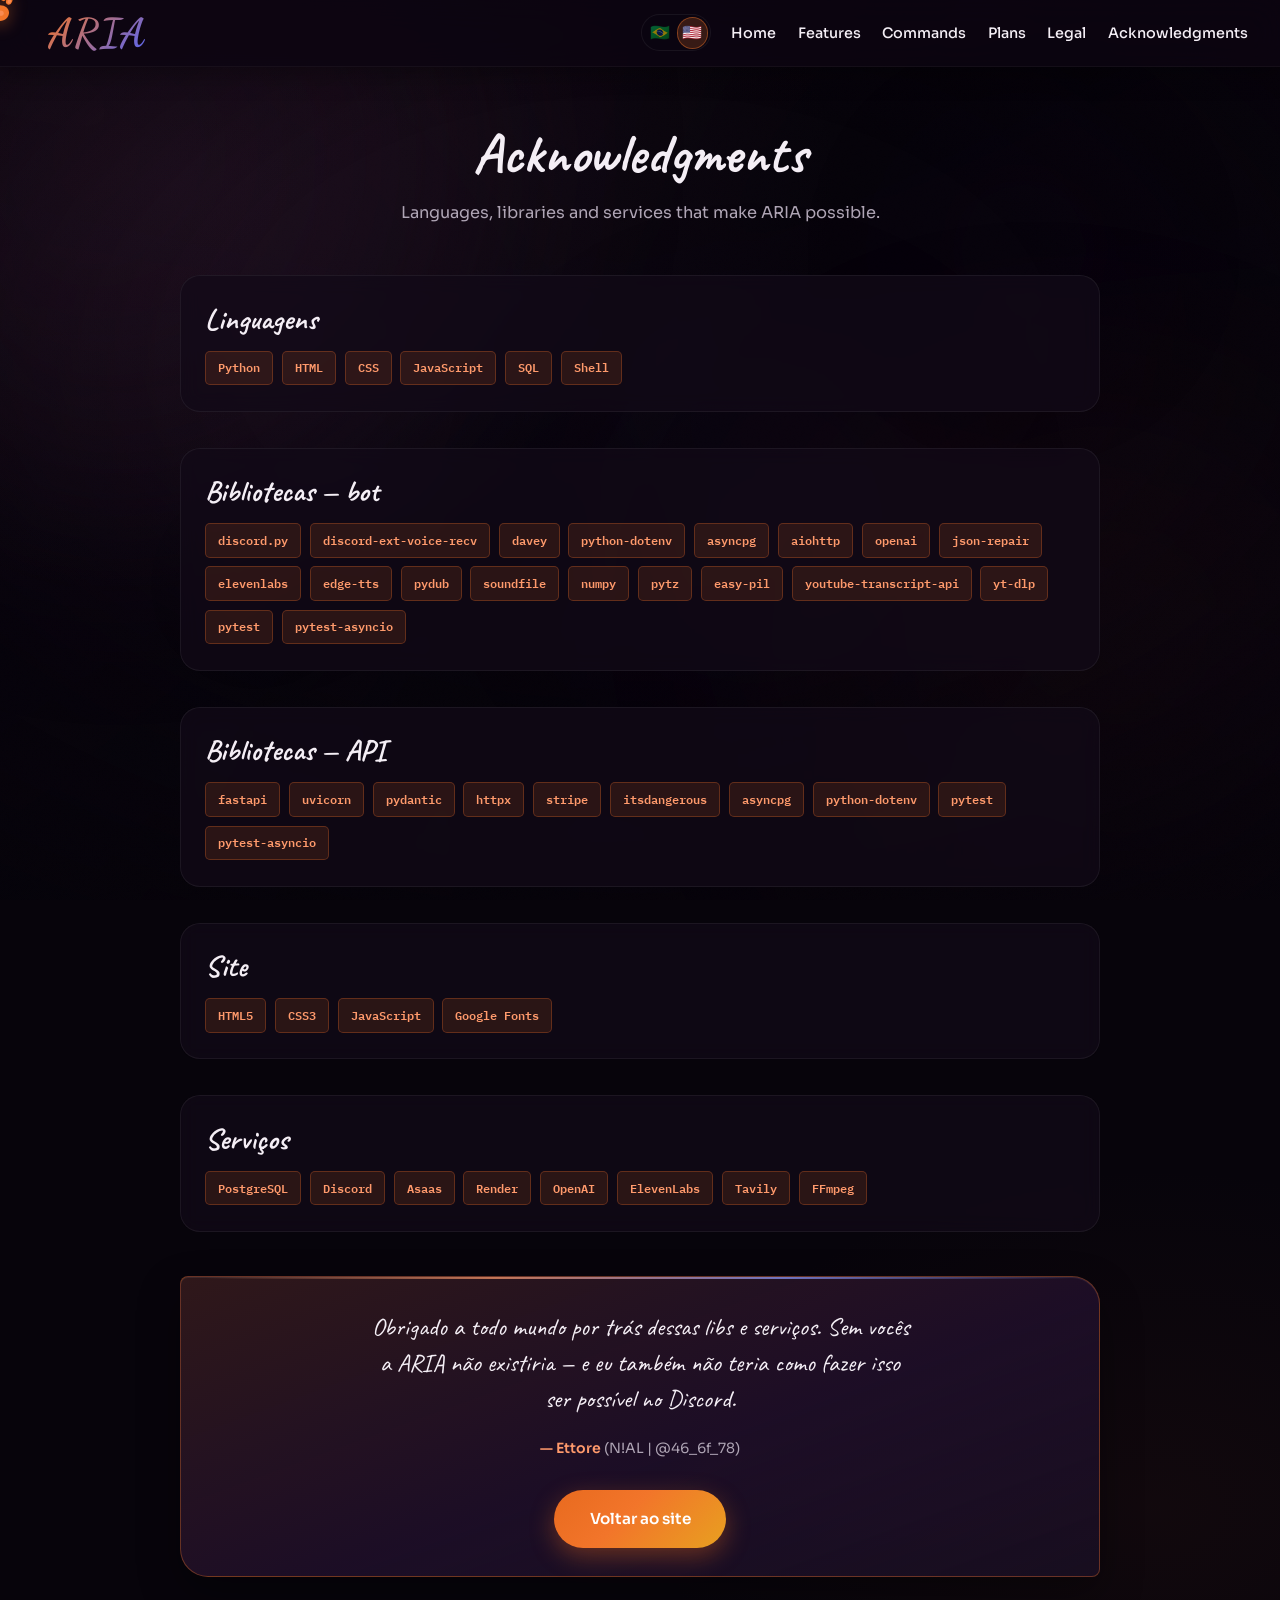
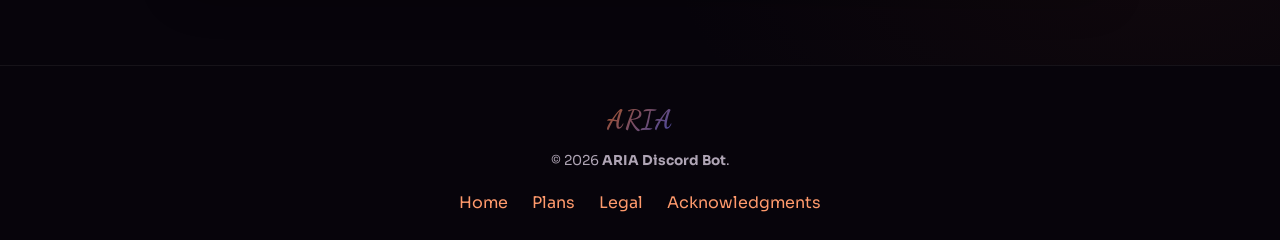
==== commit 293d17f9: "Bilingual site and ARIA English acronym" ====
--- a/acknowledgments/index.html
+++ b/acknowledgments/index.html
@@ -20,7 +20,7 @@
     <link rel="preconnect" href="https://fonts.googleapis.com">
     <link rel="preconnect" href="https://fonts.gstatic.com" crossorigin>
     <link href="https://fonts.googleapis.com/css2?family=Caveat:wght@400;700&family=Dancing+Script:wght@700&family=IBM+Plex+Mono:wght@400;600&family=Sora:wght@300;400;500;600;700&display=swap" rel="stylesheet">
-    <link rel="stylesheet" href="../style.css?v=20261019-atmosphere-v1">
+    <link rel="stylesheet" href="../style.css?v=20261020-i18n1">
 </head>
 <body class="page-ack">
 
@@ -195,6 +195,7 @@
         window.addEventListener('keydown', (e) => { if (e.key === 'Escape') setMobileNav(false); });
         window.addEventListener('resize', () => { if (window.innerWidth > 768) setMobileNav(false); });
     </script>
+    <script defer src="../i18n.js?v=20261020-i18n1"></script>
     <script defer src="../paw.js"></script>
 </body>
 </html>
--- a/style.css
+++ b/style.css
@@ -255,13 +255,6 @@
     100% { transform: rotate(360deg) scale(1); }
 }
 
-.aria-fx-defs {
-    position: absolute;
-    width: 0;
-    height: 0;
-    pointer-events: none;
-}
-
 /* ── TOAST DE SUCESSO (TOPO) ── */
 .top-toast {
     position: fixed;
@@ -1143,8 +1136,7 @@
     z-index: 0;
     pointer-events: none;
 }
-.hero-image img,
-.aria-glitch-base {
+.hero-image .aria-glitch-base {
     position: relative;
     z-index: 1;
     width: 100%;
@@ -1159,130 +1151,177 @@
     overflow: hidden;
 }
 
-.aria-glitch-layer {
+.aria-glitch-layer,
+.aria-glitch-rgb {
     position: absolute;
     inset: 0;
-    z-index: 2;
-    background-repeat: no-repeat;
-    background-position: center top;
-    background-size: 100% 100%;
+    width: 100%;
+    height: 100%;
+    object-fit: contain;
+    object-position: center top;
     opacity: 0;
     pointer-events: none;
     mix-blend-mode: screen;
-    will-change: transform, clip-path, opacity;
-}
-
-.aria-glitch-r { filter: url(#ariaChannelR); }
-.aria-glitch-g { filter: url(#ariaChannelG); }
-.aria-glitch-b { filter: url(#ariaChannelB); }
+}
+
+.aria-glitch-layer { z-index: 2; }
+.aria-glitch-rgb { z-index: 3; }
 
 .aria-glitch-bars {
     position: absolute;
     inset: 0;
+    z-index: 4;
+    overflow: hidden;
     pointer-events: none;
-    z-index: 3;
-    overflow: hidden;
-}
-
-.aria-corrupt-bar {
+}
+
+.aria-glitch-bar {
     position: absolute;
-    left: -10%;
-    width: 120%;
+    left: 8%;
+    height: 3px;
+    display: block;
+    opacity: 0;
     mix-blend-mode: screen;
-    opacity: 0.58;
-    pointer-events: none;
-    filter: blur(0.2px);
-}
-
-.aria-glitch.is-glitch .aria-glitch-base {
-    animation: ariaGlitchJitter 1s steps(3) both;
-    filter: url(#ariaDisplaceLite);
-}
-
-.aria-glitch.is-glitch .aria-glitch-r,
-.aria-glitch.is-glitch .aria-glitch-g,
-.aria-glitch.is-glitch .aria-glitch-b {
-    opacity: 0.72;
-}
-
-.aria-glitch.is-glitch .aria-glitch-r {
-    clip-path: inset(var(--g-y1, 18%) 0 var(--g-y1b, 70%) 0);
-    transform: translateX(var(--g-shift, -10px));
-}
-
-.aria-glitch.is-glitch .aria-glitch-g {
-    clip-path: inset(var(--g-y2, 42%) 0 var(--g-y2b, 48%) 0);
-    transform: translateX(var(--g-shift2, 12px));
-}
-
-.aria-glitch.is-glitch .aria-glitch-b {
-    clip-path: inset(var(--g-y3, 64%) 0 var(--g-y3b, 26%) 0);
-    transform: translateX(var(--g-shift3, -7px));
-}
-
-.aria-glitch.is-corrupt .aria-glitch-base {
-    animation: ariaCorruptShake 1s steps(4) both;
-    filter: url(#ariaDisplaceHard);
-}
-
-.aria-glitch.is-corrupt .aria-glitch-r,
-.aria-glitch.is-corrupt .aria-glitch-g,
-.aria-glitch.is-corrupt .aria-glitch-b {
-    opacity: 0.8;
-}
-
-.aria-glitch.is-corrupt .aria-glitch-r {
-    clip-path: inset(var(--c-y1, 16%) 0 var(--c-y1b, 76%) 0);
-    transform: translateX(var(--c-shift, -18px));
-}
-
-.aria-glitch.is-corrupt .aria-glitch-g {
-    clip-path: inset(var(--c-y2, 44%) 0 var(--c-y2b, 48%) 0);
-    transform: translateX(var(--c-shift2, 20px));
-}
-
-.aria-glitch.is-corrupt .aria-glitch-b {
-    clip-path: inset(var(--c-y3, 68%) 0 var(--c-y3b, 24%) 0);
-    transform: translateX(var(--c-shift3, -14px));
-}
-
-.aria-glitch.is-corrupt::after {
-    content: '';
-    position: absolute;
-    inset: 0;
-    z-index: 3;
-    pointer-events: none;
-    background: repeating-linear-gradient(
-        to bottom,
-        rgba(0, 0, 0, 0.22) 0 1px,
-        transparent 1px 3px
-    );
-    mix-blend-mode: multiply;
-    opacity: 0.55;
-    animation: ariaScanFlicker 1s steps(3) both;
-}
-
-@keyframes ariaGlitchJitter {
-    0% { transform: translate(0, 0); }
-    25% { transform: translate(-5px, 1px) skewX(-2deg); }
-    50% { transform: translate(6px, -1px); }
-    75% { transform: translate(-3px, 0) skewX(1.6deg); }
-    100% { transform: translate(0, 0); }
-}
-
-@keyframes ariaCorruptShake {
-    0% { transform: translate(0); }
-    20% { transform: translate(-8px, 0); }
-    40% { transform: translate(10px, 1px); }
-    60% { transform: translate(-6px, 0); }
-    80% { transform: translate(7px, 0); }
-    100% { transform: none; }
-}
-
-@keyframes ariaScanFlicker {
-    0%, 100% { opacity: 0.2; }
-    40% { opacity: 0.7; }
-    70% { opacity: 0.35; }
+}
+
+.aria-glitch.is-glitch-classic {
+    animation: ariaGlitchJump 1s step-end both;
+}
+
+.aria-glitch.is-glitch-rgb {
+    animation: ariaRgbJump 1s step-end both;
+}
+
+.aria-glitch.is-glitch-classic .glitch-cyan {
+    filter: hue-rotate(38deg) saturate(2.2) brightness(1.14);
+    animation: ariaGlitchCyan 1s step-end both;
+}
+
+.aria-glitch.is-glitch-classic .glitch-violet {
+    filter: hue-rotate(-34deg) saturate(2.5) brightness(1.08);
+    animation: ariaGlitchViolet 1s step-end both;
+}
+
+.aria-glitch.is-glitch-rgb .glitch-red {
+    filter: grayscale() brightness(1.5) sepia() saturate(10) hue-rotate(305deg);
+    animation: ariaRgbImageRed 1s step-end both;
+}
+
+.aria-glitch.is-glitch-rgb .glitch-green {
+    filter: grayscale() brightness(1.35) sepia() saturate(9) hue-rotate(80deg);
+    animation: ariaRgbImageGreen 1s step-end both;
+}
+
+.aria-glitch.is-glitch-rgb .glitch-blue {
+    filter: grayscale() brightness(1.55) sepia() saturate(11) hue-rotate(190deg);
+    animation: ariaRgbImageBlue 1s step-end both;
+}
+
+.aria-glitch.is-glitch-rgb .aria-glitch-bar-red {
+    background: #ff294f;
+    box-shadow: 0 0 12px #ff294fcc;
+    animation: ariaRgbBarRed 1s step-end both;
+}
+
+.aria-glitch.is-glitch-rgb .aria-glitch-bar-green {
+    background: #3dff9a;
+    box-shadow: 0 0 12px #3dff9ac7;
+    animation: ariaRgbBarGreen 1s step-end both;
+}
+
+.aria-glitch.is-glitch-rgb .aria-glitch-bar-blue {
+    background: #438cff;
+    box-shadow: 0 0 12px #438cffd1;
+    animation: ariaRgbBarBlue 1s step-end both;
+}
+
+@keyframes ariaGlitchJump {
+    0%, to { transform: translate(0); }
+    12% { transform: translate(-2px) skew(-0.35deg); }
+    31% { transform: translate(1px) skew(0.25deg); }
+    52% { transform: translate(-2px) skew(-0.2deg); }
+    76% { transform: translate(1px); }
+}
+
+@keyframes ariaRgbJump {
+    0%, to { transform: translate(0) scaleX(1); }
+    9% { transform: translate(-4px) scaleX(1.025) skew(-0.8deg); }
+    23% { transform: translate(5px) scaleX(0.985) skew(0.55deg); }
+    41% { transform: translate(-6px) scaleX(1.035) skew(-1deg); }
+    59% { transform: translate(3px) scaleX(0.99) skew(0.35deg); }
+    78% { transform: translate(-3px) scaleX(1.02); }
+}
+
+@keyframes ariaGlitchCyan {
+    0%, to { opacity: 0; clip-path: inset(0); transform: translate(0); }
+    8% { opacity: 0.38; clip-path: inset(18% 0 70%); transform: translate(-4px); }
+    19% { opacity: 0.62; clip-path: inset(37% 0 52%); transform: translate(-7px); }
+    31% { opacity: 0.4; clip-path: inset(50% 0 40%); transform: translate(4px); }
+    44% { opacity: 0.76; clip-path: inset(63% 0 29%); transform: translate(-9px); }
+    58% { opacity: 0.48; clip-path: inset(15% 0 75%); transform: translate(5px); }
+    72% { opacity: 0.68; clip-path: inset(73% 0 20%); transform: translate(-5px); }
+    86% { opacity: 0.12; clip-path: inset(0); transform: translate(0); }
+}
+
+@keyframes ariaGlitchViolet {
+    0%, to { opacity: 0; clip-path: inset(0); transform: translate(0); }
+    11% { opacity: 0.5; clip-path: inset(29% 0 60%); transform: translate(7px); }
+    25% { opacity: 0.72; clip-path: inset(48% 0 43%); transform: translate(-8px); }
+    39% { opacity: 0.44; clip-path: inset(73% 0 19%); transform: translate(6px); }
+    53% { opacity: 0.66; clip-path: inset(20% 0 68%); transform: translate(-7px); }
+    68% { opacity: 0.38; clip-path: inset(55% 0 37%); transform: translate(4px); }
+    82% { opacity: 0.72; clip-path: inset(64% 0 27%); transform: translate(8px); }
+    93% { opacity: 0.4; clip-path: inset(68% 0 22%); transform: translate(-3px); }
+}
+
+@keyframes ariaRgbImageRed {
+    0%, to { opacity: 0; clip-path: inset(0); transform: translate(0); }
+    12% { opacity: 0.72; clip-path: inset(16% 0 74%); transform: translate(-12px); }
+    32% { opacity: 0.45; clip-path: inset(43% 0 50%); transform: translate(9px); }
+    54% { opacity: 0.8; clip-path: inset(67% 0 26%); transform: translate(-8px); }
+    76% { opacity: 0.62; clip-path: inset(29% 0 63%); transform: translate(11px); }
+}
+
+@keyframes ariaRgbImageGreen {
+    0%, to { opacity: 0; clip-path: inset(0); transform: translate(0); }
+    18% { opacity: 0.68; clip-path: inset(35% 0 57%); transform: translate(11px); }
+    39% { opacity: 0.44; clip-path: inset(58% 0 35%); transform: translate(-10px); }
+    61% { opacity: 0.76; clip-path: inset(19% 0 71%); transform: translate(7px); }
+    83% { opacity: 0.58; clip-path: inset(73% 0 18%); transform: translate(-8px); }
+}
+
+@keyframes ariaRgbImageBlue {
+    0%, to { opacity: 0; clip-path: inset(0); transform: translate(0); }
+    9% { opacity: 0.6; clip-path: inset(57% 0 34%); transform: translate(8px); }
+    29% { opacity: 0.78; clip-path: inset(24% 0 66%); transform: translate(-13px); }
+    49% { opacity: 0.46; clip-path: inset(70% 0 20%); transform: translate(10px); }
+    71% { opacity: 0.7; clip-path: inset(45% 0 46%); transform: translate(-9px); }
+    88% { opacity: 0.4; clip-path: inset(13% 0 77%); transform: translate(6px); }
+}
+
+@keyframes ariaRgbBarRed {
+    0%, to { opacity: 0; width: 0; top: 0; transform: translate(0) skew(0); }
+    13% { opacity: 0.9; width: 80%; top: 29%; transform: translate(9%); }
+    34% { opacity: 0.7; width: 67%; top: 61%; transform: translate(18%) skew(-8deg); }
+    57% { opacity: 0.95; width: 88%; top: 44%; transform: translate(-3%) skew(4deg); }
+    79% { opacity: 0.65; width: 73%; top: 75%; transform: translate(14%); }
+}
+
+@keyframes ariaRgbBarGreen {
+    0%, to { opacity: 0; width: 0; top: 0; transform: translate(0) skew(0); }
+    20% { opacity: 0.88; width: 84%; top: 53%; transform: translate(5%) skew(6deg); }
+    42% { opacity: 0.72; width: 70%; top: 23%; transform: translate(22%); }
+    64% { opacity: 0.9; width: 90%; top: 72%; transform: translate(-4%) skew(-7deg); }
+    85% { opacity: 0.65; width: 76%; top: 39%; transform: translate(12%); }
+}
+
+@keyframes ariaRgbBarBlue {
+    0%, to { opacity: 0; width: 0; top: 0; transform: translate(0) skew(0); }
+    10% { opacity: 0.85; width: 76%; top: 68%; transform: translate(14%) skew(-7deg); }
+    31% { opacity: 0.95; width: 91%; top: 38%; transform: translate(-3%); }
+    52% { opacity: 0.7; width: 68%; top: 17%; transform: translate(23%) skew(9deg); }
+    74% { opacity: 0.9; width: 83%; top: 56%; transform: translate(6%); }
+    90% { opacity: 0.55; width: 72%; top: 31%; transform: translate(17%); }
 }
 
 @media (prefers-reduced-motion: reduce) {
@@ -1291,13 +1330,16 @@
     .hero-image {
         animation: none;
     }
-    .aria-glitch.is-glitch .aria-glitch-base,
-    .aria-glitch.is-corrupt .aria-glitch-base {
+    .aria-glitch.is-glitch-classic,
+    .aria-glitch.is-glitch-rgb,
+    .aria-glitch.is-glitch-classic .aria-glitch-layer,
+    .aria-glitch.is-glitch-rgb .aria-glitch-rgb,
+    .aria-glitch.is-glitch-rgb .aria-glitch-bar {
         animation: none;
-        filter: none;
-    }
-    .aria-glitch.is-glitch .aria-glitch-layer,
-    .aria-glitch.is-corrupt .aria-glitch-layer {
+    }
+    .aria-glitch-layer,
+    .aria-glitch-rgb,
+    .aria-glitch-bar {
         opacity: 0;
     }
 }
@@ -2689,34 +2731,79 @@
     .hero {
         min-height: 100svh;
         min-height: 100dvh;
-        padding: 5.1rem 1.15rem 4.8rem;
+        padding: calc(4.25rem + env(safe-area-inset-top, 0px)) 1.15rem calc(5.1rem + env(safe-area-inset-bottom, 0px));
+        align-items: stretch;
+        justify-content: flex-start;
+    }
+    .hero .container {
+        flex: 1 1 auto;
+        width: 100%;
+        min-height: 0;
+        gap: 0.4rem;
+        display: grid;
+        grid-template-columns: 1fr;
+        grid-template-rows: auto auto;
+        align-content: center;
         align-items: center;
-        justify-content: center;
-    }
-    .hero .container { gap: 0.95rem; }
+    }
+    .hero-content {
+        max-width: 100%;
+        padding-bottom: 0.15rem;
+    }
     .hero-content h1 {
         font-size: 1.92rem;
-        margin-bottom: 0.65rem;
+        margin-bottom: 0.4rem;
         letter-spacing: -0.02em;
     }
     .hero-content h1 .aria-name-styled { font-size: 2.45rem; }
     .hero-content .subtitle {
-        font-size: 0.9rem;
-        line-height: 1.5;
-        max-width: 34ch;
-        margin: 0 auto 0.35rem;
+        font-size: 0.92rem;
+        line-height: 1.4;
+        max-width: 28ch;
+        margin: 0 auto 0.15rem;
     }
     .subtitle-full { display: none; }
     .subtitle-short { display: inline; }
     .hero-note { font-size: 0.88rem; }
-    .hero-image-wrapper { min-height: 0; max-width: 196px; margin: 0 auto; }
+    .hero-image-wrapper {
+        order: -1;
+        min-height: 0;
+        width: min(86vw, 340px);
+        height: min(46svh, 430px);
+        max-width: none;
+        margin: 0 auto;
+        align-items: flex-end;
+    }
+    .hero-image,
+    .aria-glitch {
+        width: 100%;
+        height: 100%;
+        max-width: none;
+    }
+    .hero-image .aria-glitch-base,
+    .aria-glitch-layer,
+    .aria-glitch-rgb {
+        width: 100%;
+        height: 100%;
+        object-fit: contain;
+        object-position: center bottom;
+    }
+    .hero-image-floor {
+        width: 88%;
+        height: 48px;
+        bottom: 8px;
+        left: 50%;
+        transform: translate(-50%, 35%);
+        filter: blur(16px);
+    }
     .hero-glow { opacity: 0.16; }
-    .cta-buttons { flex-direction: column; width: 100%; gap: 0.65rem; margin-top: 0.35rem; }
-    .btn { width: 100%; min-height: 46px; justify-content: center; }
+    .cta-buttons { flex-direction: column; width: 100%; gap: 0.55rem; margin-top: 0.55rem; }
+    .btn { width: 100%; min-height: 44px; justify-content: center; }
     .hero-scroll-hint {
-        font-size: 0.64rem;
-        bottom: max(0.7rem, calc(env(safe-area-inset-bottom, 0px) + 0.55rem));
-        opacity: 0.7;
+        font-size: 0.62rem;
+        gap: 0.28rem;
+        bottom: max(0.55rem, calc(env(safe-area-inset-bottom, 0px) + 0.4rem));
+        opacity: 0.62;
     }
 
     .stats.section-band {
@@ -2910,14 +2997,21 @@
 }
 
 @media (max-width: 420px) {
-    .hero { padding: 4.7rem 1rem 4.5rem; }
-    .hero-content h1 { font-size: 1.72rem; }
-    .hero-content h1 .aria-name-styled { font-size: 2.15rem; }
-    .hero-content .subtitle { font-size: 0.84rem; max-width: 32ch; }
-    .hero-image-wrapper { max-width: 168px; }
+    .hero { padding: calc(4.05rem + env(safe-area-inset-top, 0px)) 1rem calc(4.8rem + env(safe-area-inset-bottom, 0px)); }
+    .hero-content h1 { font-size: 1.78rem; }
+    .hero-content h1 .aria-name-styled { font-size: 2.2rem; }
+    .hero-content .subtitle { font-size: 0.86rem; max-width: 26ch; }
+    .hero-image-wrapper { width: min(90vw, 320px); height: min(44svh, 390px); }
     .section-title { font-size: 2.05rem; }
     .nav-login-btn { padding: 0 0.7rem; }
     .logo { font-size: 1.9rem; }
+}
+
+@media (max-width: 768px) and (max-height: 700px) {
+    .hero-image-wrapper { height: min(38svh, 280px); }
+    .hero-content h1 { font-size: 1.7rem; margin-bottom: 0.3rem; }
+    .hero-content h1 .aria-name-styled { font-size: 2.05rem; }
+    .cta-buttons { margin-top: 0.4rem; gap: 0.45rem; }
 }
 
 /* ── AGRADECIMENTOS ── */
@@ -3428,4 +3522,49 @@
     .dc-content { padding: 1rem 0.9rem 2.5rem; }
     .dc-message { grid-template-columns: 32px 1fr; gap: 0.65rem; }
     .dc-msg-avatar { width: 32px; height: 32px; }
+}
+
+/* Discreet PT/EN selector shared by the public pages. */
+.aria-lang-switch {
+    display: inline-flex;
+    align-items: center;
+    gap: 0.2rem;
+    padding: 0.18rem;
+    border: 1px solid var(--border-glass);
+    border-radius: 999px;
+    background: rgba(12, 8, 20, 0.32);
+    flex: 0 0 auto;
+}
+.aria-lang-option {
+    display: inline-grid;
+    place-items: center;
+    width: 1.85rem;
+    height: 1.85rem;
+    padding: 0;
+    border: 0;
+    border-radius: 50%;
+    background: transparent;
+    color: inherit;
+    cursor: pointer;
+    font-size: 1rem;
+    line-height: 1;
+    opacity: 0.55;
+    transition: opacity 0.2s ease, background 0.2s ease, transform 0.2s ease;
+}
+.aria-lang-option:hover,
+.aria-lang-option:focus-visible,
+.aria-lang-option[data-active] {
+    opacity: 1;
+}
+.aria-lang-option[data-active] {
+    background: rgba(242, 117, 42, 0.2);
+    box-shadow: 0 0 0 1px rgba(242, 117, 42, 0.55);
+}
+.aria-lang-option:focus-visible {
+    outline: 2px solid var(--primary, #f2752a);
+    outline-offset: 2px;
+}
+@media (max-width: 768px) {
+    .aria-lang-switch { margin-inline: 0.1rem; }
+    .aria-lang-option { width: 1.7rem; height: 1.7rem; font-size: 0.9rem; }
 }
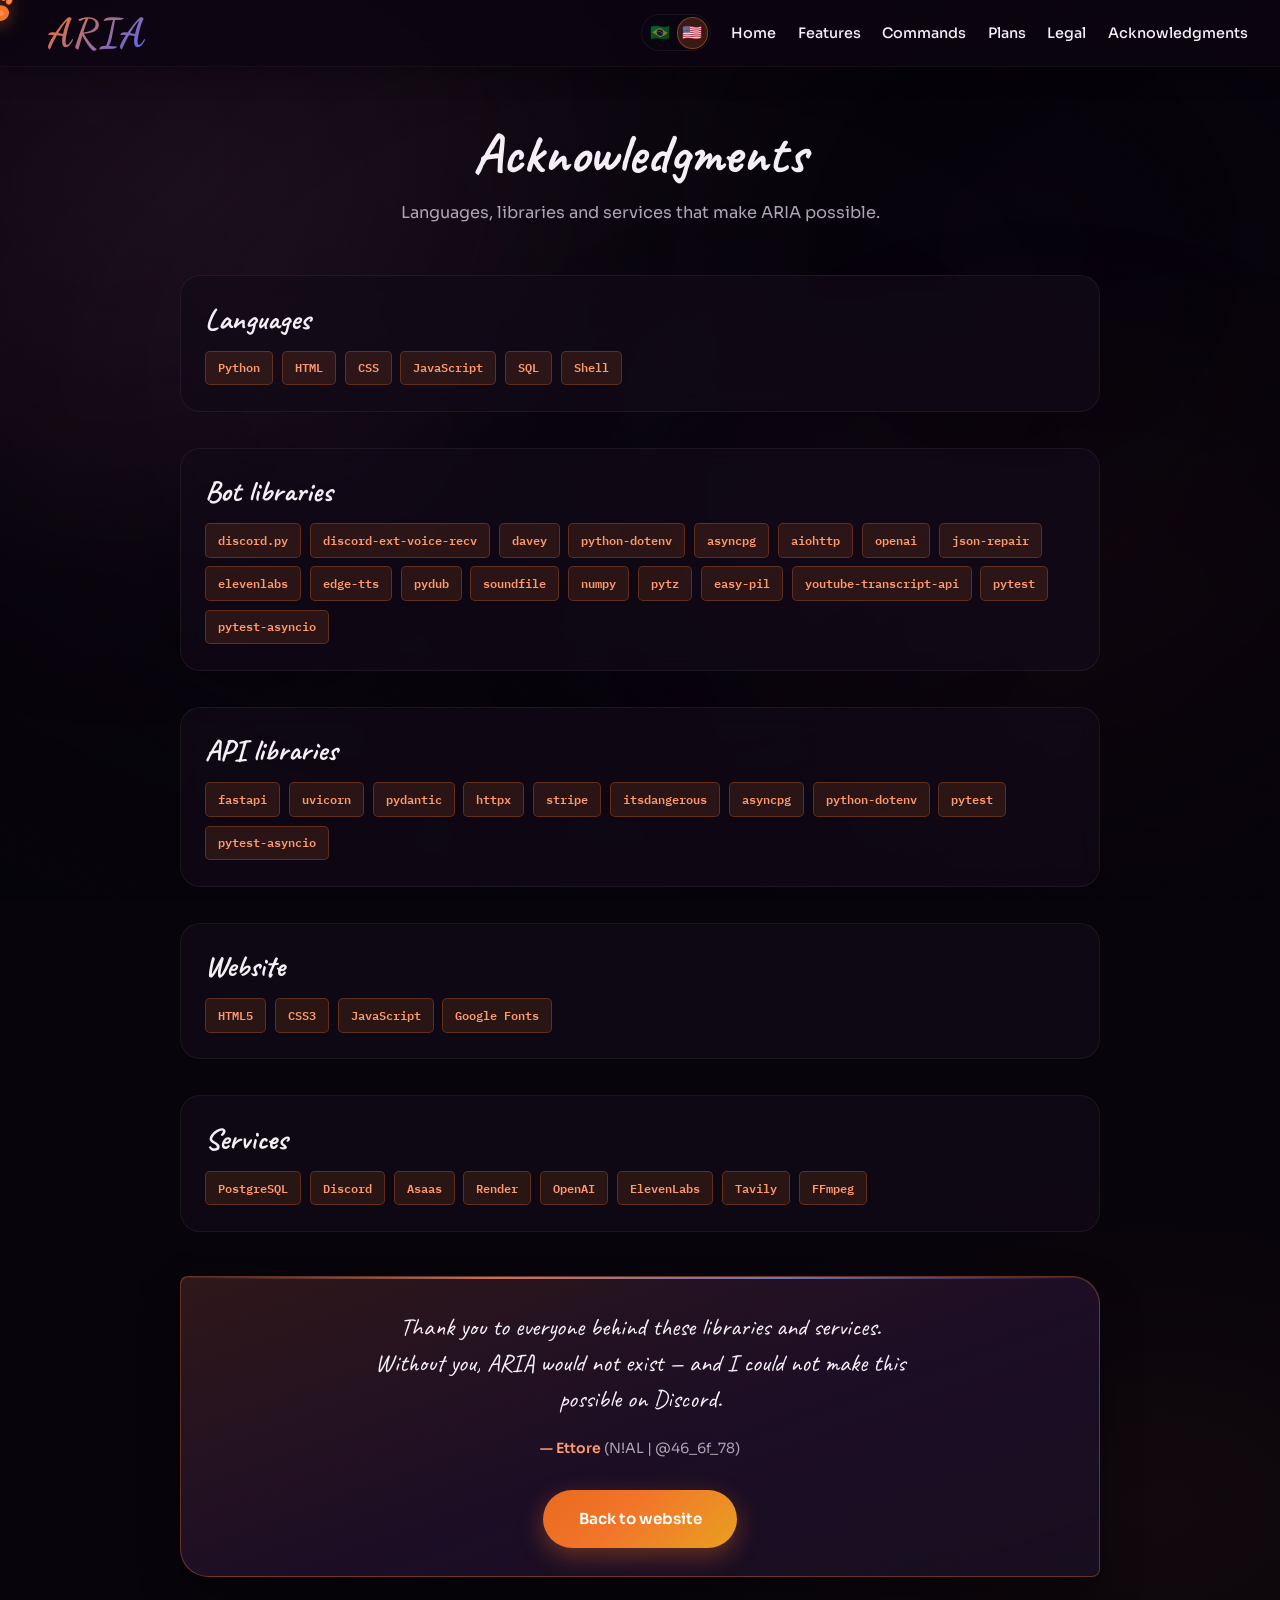
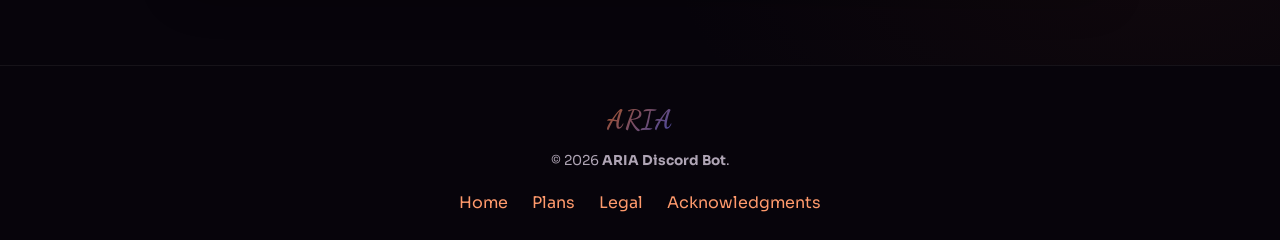
==== commit 211a6d36: "Update Free plan to 6 messages per server with 48h reset." ====
--- a/acknowledgments/index.html
+++ b/acknowledgments/index.html
@@ -108,7 +108,6 @@
                     <span class="ack-tag">pytz</span>
                     <span class="ack-tag">easy-pil</span>
                     <span class="ack-tag">youtube-transcript-api</span>
-                    <span class="ack-tag">yt-dlp</span>
                     <span class="ack-tag">pytest</span>
                     <span class="ack-tag">pytest-asyncio</span>
                 </div>
